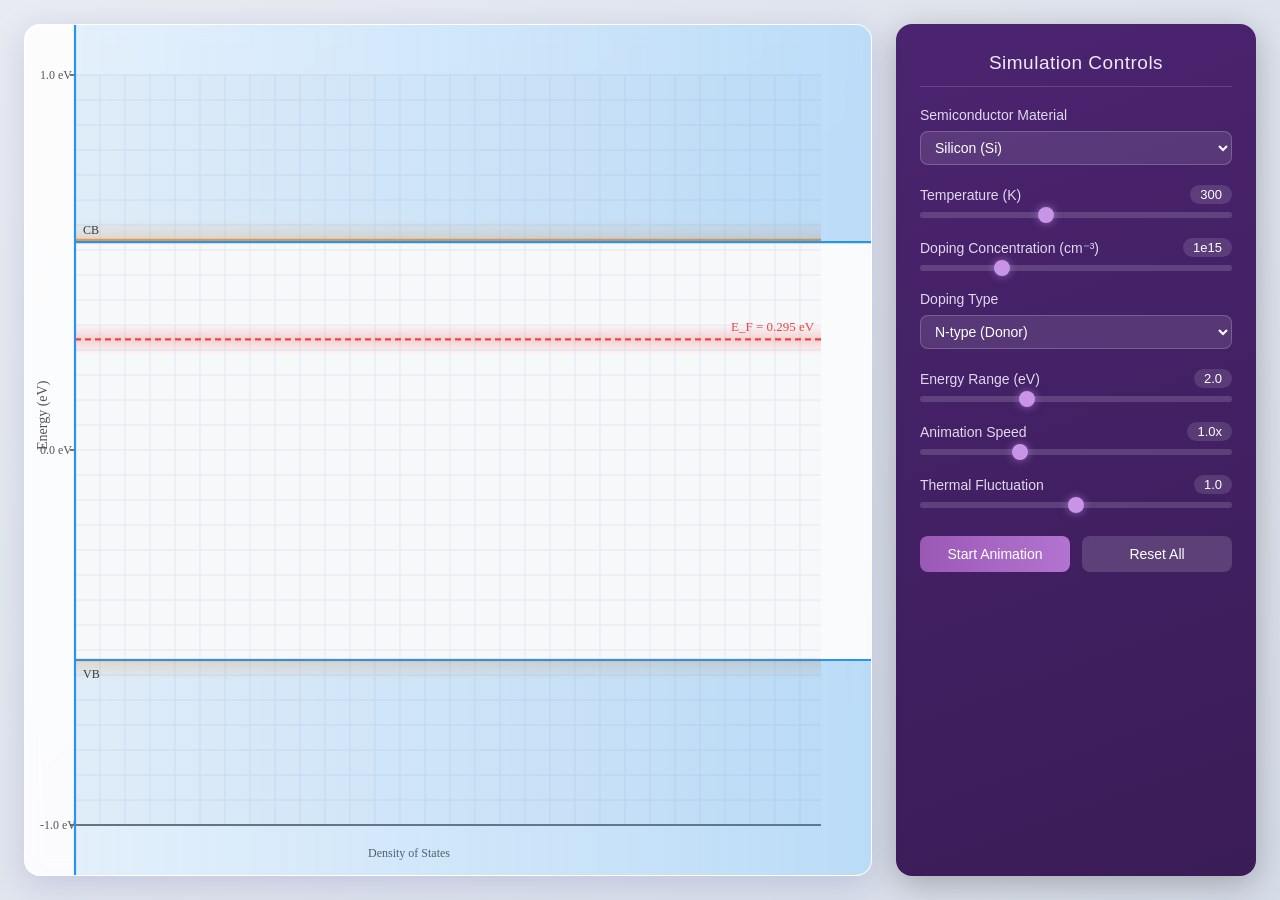
==== index.html @ 10c5d30b "Add files via upload 上传index.html和script.js和style.css" ====
<!DOCTYPE html>
<html lang="en">
<head>
    <meta charset="UTF-8">
    <meta name="viewport" content="width=device-width, initial-scale=1.0">
    <title>Density of States | Advanced Simulation</title>
    <link rel="stylesheet" href="style.css">
</head>
<body>
    <div class="app-shell">
        <!-- 左侧可视化绘图区 -->
        <div class="view-container">
            <canvas id="mainCanvas"></canvas>
        </div>

        <!-- 右侧高端控制面板 -->
        <div class="control-shell">
            <div class="control-header">
                <h2>Simulation Controls</h2>
            </div>

            <div class="control-group">
                <label>Semiconductor Material</label>
                <select id="matSelect">
                    <option value="Si">Silicon (Si)</option>
                    <option value="GaAs">Gallium Arsenide (GaAs)</option>
                </select>
            </div>

            <div class="control-group">
                <div class="label-row">
                    <label>Temperature (K)</label>
                    <span class="val-tag" id="tempVal">300</span>
                </div>
                <input type="range" id="tempSlider" min="100" max="600" value="300" step="10">
            </div>

            <div class="control-group">
                <div class="label-row">
                    <label>Doping Concentration (cm⁻³)</label>
                    <span class="val-tag" id="dopeVal">1e15</span>
                </div>
                <input type="range" id="dopeSlider" min="14" max="18" value="15" step="1">
            </div>

            <div class="control-group">
                <label>Doping Type</label>
                <select id="dopeType">
                    <option value="n">N-type (Donor)</option>
                    <option value="p">P-type (Acceptor)</option>
                </select>
            </div>

            <div class="control-group">
                <div class="label-row">
                    <label>Energy Range (eV)</label>
                    <span class="val-tag" id="energyVal">2.0</span>
                </div>
                <input type="range" id="energySlider" min="1.0" max="4.0" value="2.0" step="0.1">
            </div>

            <div class="control-group">
                <div class="label-row">
                    <label>Animation Speed</label>
                    <span class="val-tag" id="speedVal">1.0x</span>
                </div>
                <input type="range" id="speedSlider" min="0.1" max="3.0" value="1.0" step="0.1">
            </div>

            <div class="control-group">
                <div class="label-row">
                    <label>Thermal Fluctuation</label>
                    <span class="val-tag" id="fluctVal">1.0</span>
                </div>
                <input type="range" id="fluctSlider" min="0" max="2.0" value="1.0" step="0.1">
            </div>

            <div class="btn-group">
                <button id="animBtn" class="btn primary">Start Animation</button>
                <button id="resetBtn" class="btn secondary">Reset All</button>
            </div>
        </div>
    </div>
    <script src="script.js"></script>
</body>
</html>
---- style.css ----
* {
    margin: 0;
    padding: 0;
    box-sizing: border-box;
    font-family: 'Segoe UI', Roboto, Arial, sans-serif;
}

body {
    background: linear-gradient(135deg, #e8ebf2 0%, #d6dce8 100%);
    height: 100vh;
    overflow: hidden;
}

/* 整体布局：左右黄金分栏 */
.app-shell {
    display: flex;
    width: 100%;
    height: 100vh;
    gap: 24px;
    padding: 24px;
}

/* 左侧绘图容器 磨砂玻璃质感 */
.view-container {
    flex: 1;
    background: rgba(255, 255, 255, 0.85);
    border-radius: 16px;
    box-shadow: 0 8px 32px rgba(31, 38, 135, 0.15);
    backdrop-filter: blur(8px);
    -webkit-backdrop-filter: blur(8px);
    border: 1px solid rgba(255, 255, 255, 0.9);
    overflow: hidden;
}

#mainCanvas {
    width: 100%;
    height: 100%;
    display: block;
}

/* 右侧控制面板 深紫渐变高端面板 */
.control-shell {
    width: 360px;
    background: linear-gradient(160deg, #4b2470 0%, #3a1c57 100%);
    border-radius: 16px;
    box-shadow: 0 8px 32px rgba(0, 0, 0, 0.25);
    padding: 28px 24px;
    color: #ffffff;
    display: flex;
    flex-direction: column;
    gap: 20px;
}

.control-header h2 {
    font-size: 19px;
    font-weight: 500;
    text-align: center;
    letter-spacing: 0.5px;
    color: #f0e8f8;
    padding-bottom: 12px;
    border-bottom: 1px solid rgba(255, 255, 255, 0.15);
}

/* 控件组通用样式 */
.control-group {
    display: flex;
    flex-direction: column;
    gap: 8px;
}

.control-group label {
    font-size: 14px;
    font-weight: 400;
    color: #e2d8ee;
}

.label-row {
    display: flex;
    justify-content: space-between;
    align-items: center;
}

.val-tag {
    background: rgba(255, 255, 255, 0.12);
    padding: 2px 10px;
    border-radius: 12px;
    font-size: 13px;
    color: #fff;
}

/* 下拉选择框 */
.control-group select {
    width: 100%;
    height: 34px;
    background: rgba(255, 255, 255, 0.1);
    border: 1px solid rgba(255, 255, 255, 0.2);
    border-radius: 8px;
    color: #fff;
    padding: 0 10px;
    font-size: 14px;
    outline: none;
    transition: all 0.2s ease;
}

.control-group select:hover {
    background: rgba(255, 255, 255, 0.18);
}

/* 滑动条美化 */
.control-group input[type="range"] {
    width: 100%;
    height: 6px;
    background: rgba(255, 255, 255, 0.15);
    border-radius: 3px;
    outline: none;
    -webkit-appearance: none;
}

.control-group input[type="range"]::-webkit-slider-thumb {
    -webkit-appearance: none;
    width: 16px;
    height: 16px;
    border-radius: 50%;
    background: #c794e8;
    cursor: pointer;
    box-shadow: 0 0 8px rgba(199, 148, 232, 0.6);
}

/* 按钮组 */
.btn-group {
    display: flex;
    gap: 12px;
    margin-top: 8px;
}

.btn {
    flex: 1;
    height: 36px;
    border: none;
    border-radius: 8px;
    font-size: 14px;
    font-weight: 500;
    cursor: pointer;
    transition: all 0.25s ease;
}

.btn.primary {
    background: linear-gradient(90deg, #9b59b6, #b274d0);
    color: #fff;
}

.btn.primary:hover {
    box-shadow: 0 0 12px rgba(155, 89, 182, 0.5);
    transform: translateY(-2px);
}

.btn.secondary {
    background: rgba(255, 255, 255, 0.15);
    color: #fff;
}

.btn.secondary:hover {
    background: rgba(255, 255, 255, 0.25);
    transform: translateY(-2px);
}
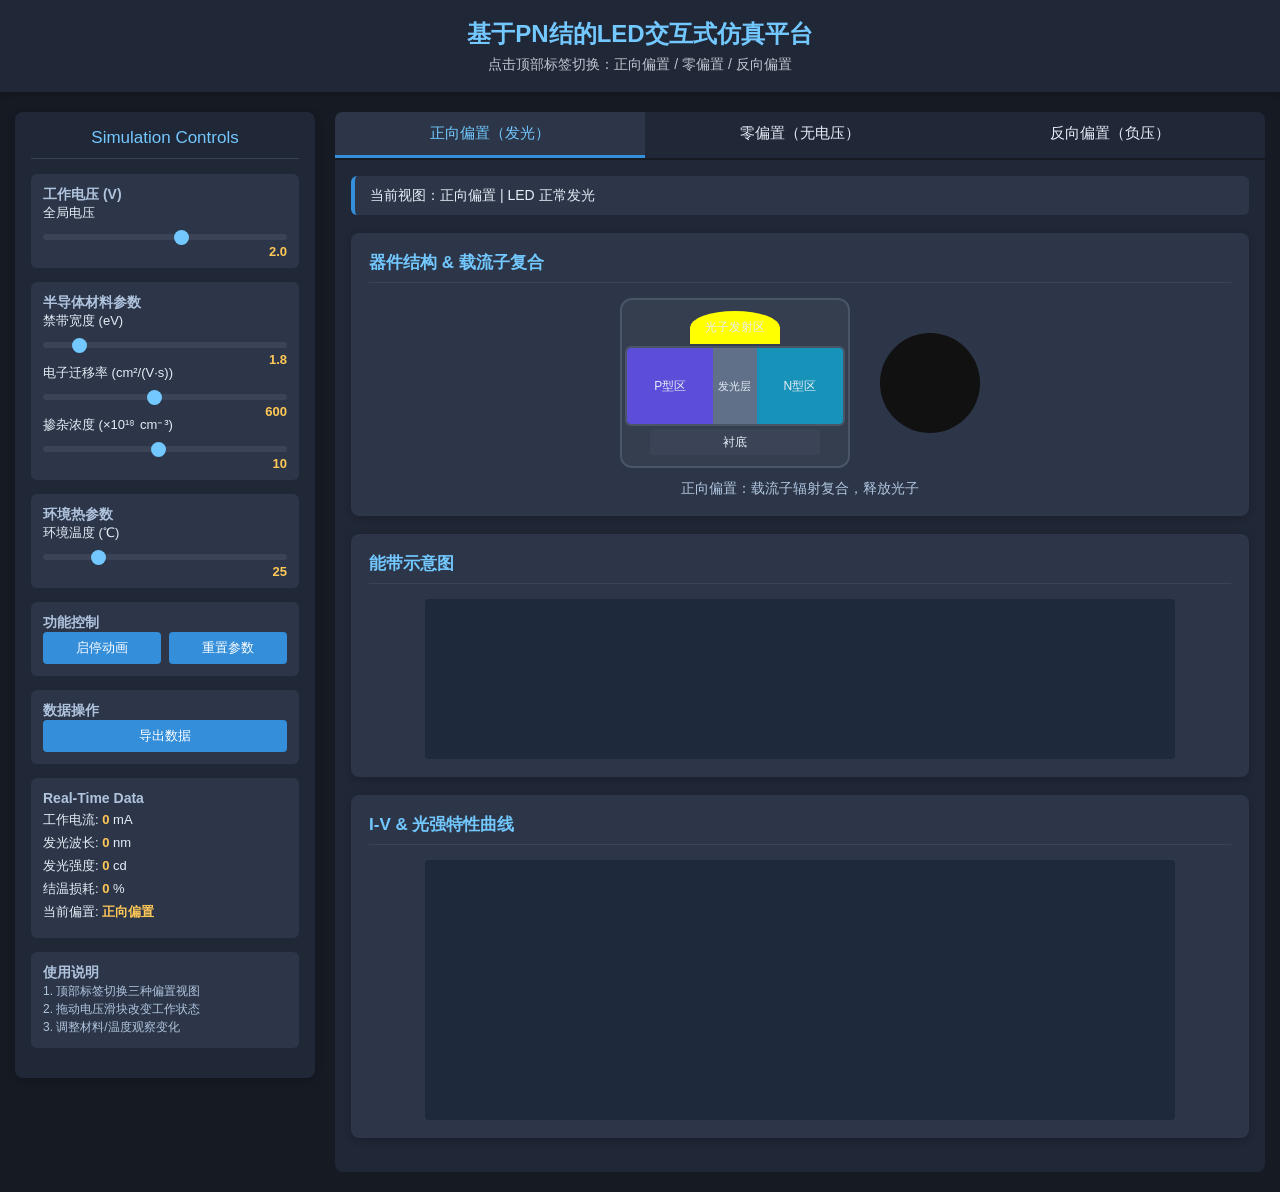
==== commit d7c6555b: "Add files via upload 光电芯片课设" ====
--- a/index.html
+++ b/index.html
@@ -1,86 +1,221 @@
 <!DOCTYPE html>
-<html lang="en">
+<html lang="zh-CN">
 <head>
     <meta charset="UTF-8">
     <meta name="viewport" content="width=device-width, initial-scale=1.0">
-    <title>Density of States | Advanced Simulation</title>
+    <title>LED 偏置状态切换仿真平台</title>
     <link rel="stylesheet" href="style.css">
 </head>
 <body>
-    <div class="app-shell">
-        <!-- 左侧可视化绘图区 -->
-        <div class="view-container">
-            <canvas id="mainCanvas"></canvas>
-        </div>
-
-        <!-- 右侧高端控制面板 -->
-        <div class="control-shell">
-            <div class="control-header">
-                <h2>Simulation Controls</h2>
-            </div>
-
-            <div class="control-group">
-                <label>Semiconductor Material</label>
-                <select id="matSelect">
-                    <option value="Si">Silicon (Si)</option>
-                    <option value="GaAs">Gallium Arsenide (GaAs)</option>
-                </select>
-            </div>
-
-            <div class="control-group">
-                <div class="label-row">
-                    <label>Temperature (K)</label>
-                    <span class="val-tag" id="tempVal">300</span>
-                </div>
-                <input type="range" id="tempSlider" min="100" max="600" value="300" step="10">
-            </div>
-
-            <div class="control-group">
-                <div class="label-row">
-                    <label>Doping Concentration (cm⁻³)</label>
-                    <span class="val-tag" id="dopeVal">1e15</span>
-                </div>
-                <input type="range" id="dopeSlider" min="14" max="18" value="15" step="1">
-            </div>
-
-            <div class="control-group">
-                <label>Doping Type</label>
-                <select id="dopeType">
-                    <option value="n">N-type (Donor)</option>
-                    <option value="p">P-type (Acceptor)</option>
-                </select>
-            </div>
-
-            <div class="control-group">
-                <div class="label-row">
-                    <label>Energy Range (eV)</label>
-                    <span class="val-tag" id="energyVal">2.0</span>
-                </div>
-                <input type="range" id="energySlider" min="1.0" max="4.0" value="2.0" step="0.1">
-            </div>
-
-            <div class="control-group">
-                <div class="label-row">
-                    <label>Animation Speed</label>
-                    <span class="val-tag" id="speedVal">1.0x</span>
-                </div>
-                <input type="range" id="speedSlider" min="0.1" max="3.0" value="1.0" step="0.1">
-            </div>
-
-            <div class="control-group">
-                <div class="label-row">
-                    <label>Thermal Fluctuation</label>
-                    <span class="val-tag" id="fluctVal">1.0</span>
-                </div>
-                <input type="range" id="fluctSlider" min="0" max="2.0" value="1.0" step="0.1">
-            </div>
-
-            <div class="btn-group">
-                <button id="animBtn" class="btn primary">Start Animation</button>
-                <button id="resetBtn" class="btn secondary">Reset All</button>
+    <header class="page-header">
+        <h1>基于PN结的LED交互式仿真平台</h1>
+        <p>点击顶部标签切换：正向偏置 / 零偏置 / 反向偏置</p>
+    </header>
+
+    <div class="main-container">
+        <!-- 左侧全局控制面板 -->
+        <aside class="control-sidebar">
+            <div class="control-title">Simulation Controls</div>
+
+            <div class="control-group">
+                <h3 class="group-title">工作电压 (V)</h3>
+                <div class="control-item">
+                    <label>全局电压</label>
+                    <input type="range" id="volt-slider" min="-2" max="5" step="0.1" value="2.0">
+                    <span class="value-show" id="volt-value">2.0</span>
+                </div>
+            </div>
+
+            <div class="control-group">
+                <h3 class="group-title">半导体材料参数</h3>
+                <div class="control-item">
+                    <label>禁带宽度 (eV)</label>
+                    <input type="range" id="band-slider" min="1.6" max="3.2" step="0.05" value="1.8">
+                    <span class="value-show" id="band-value">1.8</span>
+                </div>
+                <div class="control-item">
+                    <label>电子迁移率 (cm²/(V·s))</label>
+                    <input type="range" id="mobility-e-slider" min="100" max="1200" step="50" value="600">
+                    <span class="value-show" id="mobility-e-value">600</span>
+                </div>
+                <div class="control-item">
+                    <label>掺杂浓度 (×10¹⁸ cm⁻³)</label>
+                    <input type="range" id="doping-slider" min="1" max="20" step="1" value="10">
+                    <span class="value-show" id="doping-value">10</span>
+                </div>
+            </div>
+
+            <div class="control-group">
+                <h3 class="group-title">环境热参数</h3>
+                <div class="control-item">
+                    <label>环境温度 (℃)</label>
+                    <input type="range" id="temp-slider" min="0" max="120" step="1" value="25">
+                    <span class="value-show" id="temp-value">25</span>
+                </div>
+            </div>
+
+            <div class="control-group">
+                <h3 class="group-title">功能控制</h3>
+                <div class="btn-row">
+                    <button id="toggle-animation" class="ctrl-btn">启停动画</button>
+                    <button id="reset-btn" class="ctrl-btn">重置参数</button>
+                </div>
+            </div>
+
+            <div class="control-group">
+                <h3 class="group-title">数据操作</h3>
+                <div class="btn-row">
+                    <button id="export-btn" class="ctrl-btn">导出数据</button>
+                </div>
+            </div>
+
+            <div class="data-group">
+                <h3 class="group-title">Real-Time Data</h3>
+                <div class="data-line">工作电流: <span id="current-data">0</span> mA</div>
+                <div class="data-line">发光波长: <span id="wave-data">0</span> nm</div>
+                <div class="data-line">发光强度: <span id="light-data">0</span> cd</div>
+                <div class="data-line">结温损耗: <span id="loss-data">0</span> %</div>
+                <div class="data-line">当前偏置: <span id="bias-state">正向偏置</span></div>
+            </div>
+
+            <div class="help-group">
+                <h3 class="group-title">使用说明</h3>
+                <p class="help-text">1. 顶部标签切换三种偏置视图<br>2. 拖动电压滑块改变工作状态<br>3. 调整材料/温度观察变化</p>
+            </div>
+        </aside>
+
+        <!-- 右侧 Tab 切换主区域 -->
+        <div class="tab-main">
+            <!-- Tab 导航栏 -->
+            <div class="tab-nav">
+                <div class="tab-item active" data-tab="tab1">正向偏置（发光）</div>
+                <div class="tab-item" data-tab="tab2">零偏置（无电压）</div>
+                <div class="tab-item" data-tab="tab3">反向偏置（负压）</div>
+            </div>
+
+            <!-- Tab 内容容器 -->
+            <div class="tab-content">
+                <!-- 页面1：正向偏置 -->
+                <div class="tab-panel active" id="tab1">
+                    <div class="progress-bar">
+                        <span class="progress-text">当前视图：正向偏置 | LED 正常发光</span>
+                    </div>
+                    <section class="sim-section">
+                        <h2 class="section-title">器件结构 & 载流子复合</h2>
+                        <div class="sim-content">
+                            <div class="led-full-display">
+                                <div class="led-package">
+                                    <div class="photon-area" id="photon-tab1">光子发射区</div>
+                                    <div class="carrier-wrap">
+                                        <canvas id="carrier-tab1" width="220" height="80"></canvas>
+                                        <div class="led-pn">
+                                            <div class="p-area">P型区</div>
+                                            <div class="light-layer">发光层</div>
+                                            <div class="n-area">N型区</div>
+                                        </div>
+                                    </div>
+                                    <div class="substrate">衬底</div>
+                                </div>
+                                <div id="led-tab1"></div>
+                            </div>
+                            <p class="process-desc" id="desc-tab1">正向偏置：载流子辐射复合，释放光子</p>
+                        </div>
+                    </section>
+                    <section class="sim-section">
+                        <h2 class="section-title">能带示意图</h2>
+                        <div class="sim-content">
+                            <canvas id="band-tab1" width="750" height="160"></canvas>
+                        </div>
+                    </section>
+                    <section class="sim-section">
+                        <h2 class="section-title">I-V & 光强特性曲线</h2>
+                        <div class="sim-content">
+                            <canvas id="chart-tab1" width="750" height="260"></canvas>
+                        </div>
+                    </section>
+                </div>
+
+                <!-- 页面2：零偏置 -->
+                <div class="tab-panel" id="tab2">
+                    <div class="progress-bar">
+                        <span class="progress-text">当前视图：零偏置 | 无外加电压</span>
+                    </div>
+                    <section class="sim-section">
+                        <h2 class="section-title">器件结构 & 静态状态</h2>
+                        <div class="sim-content">
+                            <div class="led-full-display">
+                                <div class="led-package">
+                                    <div class="photon-area">光子发射区</div>
+                                    <div class="carrier-wrap">
+                                        <canvas id="carrier-tab2" width="220" height="80"></canvas>
+                                        <div class="led-pn">
+                                            <div class="p-area">P型区</div>
+                                            <div class="light-layer">发光层</div>
+                                            <div class="n-area">N型区</div>
+                                        </div>
+                                    </div>
+                                    <div class="substrate">衬底</div>
+                                </div>
+                                <div class="led-dark"></div>
+                            </div>
+                            <p class="process-desc" id="desc-tab2">零偏置：能带平直，无电流、无发光</p>
+                        </div>
+                    </section>
+                    <section class="sim-section">
+                        <h2 class="section-title">能带示意图</h2>
+                        <div class="sim-content">
+                            <canvas id="band-tab2" width="750" height="160"></canvas>
+                        </div>
+                    </section>
+                    <section class="sim-section">
+                        <h2 class="section-title">I-V & 光强特性曲线</h2>
+                        <div class="sim-content">
+                            <canvas id="chart-tab2" width="750" height="260"></canvas>
+                        </div>
+                    </section>
+                </div>
+
+                <!-- 页面3：反向偏置 -->
+                <div class="tab-panel" id="tab3">
+                    <div class="progress-bar">
+                        <span class="progress-text">当前视图：反向偏置 | 负压状态</span>
+                    </div>
+                    <section class="sim-section">
+                        <h2 class="section-title">器件结构 & 截止状态</h2>
+                        <div class="sim-content">
+                            <div class="led-full-display">
+                                <div class="led-package">
+                                    <div class="photon-area">光子发射区</div>
+                                    <div class="carrier-wrap">
+                                        <canvas id="carrier-tab3" width="220" height="80"></canvas>
+                                        <div class="led-pn">
+                                            <div class="p-area">P型区</div>
+                                            <div class="light-layer">发光层</div>
+                                            <div class="n-area">N型区</div>
+                                        </div>
+                                    </div>
+                                    <div class="substrate">衬底</div>
+                                </div>
+                                <div class="led-dark"></div>
+                            </div>
+                            <p class="process-desc" id="desc-tab3">反向偏置：势垒加宽，载流子无法移动</p>
+                        </div>
+                    </section>
+                    <section class="sim-section">
+                        <h2 class="section-title">能带示意图</h2>
+                        <div class="sim-content">
+                            <canvas id="band-tab3" width="750" height="160"></canvas>
+                        </div>
+                    </section>
+                    <section class="sim-section">
+                        <h2 class="section-title">I-V & 光强特性曲线</h2>
+                        <div class="sim-content">
+                            <canvas id="chart-tab3" width="750" height="260"></canvas>
+                        </div>
+                    </section>
+                </div>
             </div>
         </div>
     </div>
-    <script src="script.js"></script>
 </body>
 </html>
--- a/style.css
+++ b/style.css
@@ -2,164 +2,327 @@
     margin: 0;
     padding: 0;
     box-sizing: border-box;
-    font-family: 'Segoe UI', Roboto, Arial, sans-serif;
+    font-family: "Microsoft Yahei", sans-serif;
 }
 
 body {
-    background: linear-gradient(135deg, #e8ebf2 0%, #d6dce8 100%);
-    height: 100vh;
-    overflow: hidden;
-}
-
-/* 整体布局：左右黄金分栏 */
-.app-shell {
-    display: flex;
-    width: 100%;
-    height: 100vh;
-    gap: 24px;
-    padding: 24px;
-}
-
-/* 左侧绘图容器 磨砂玻璃质感 */
-.view-container {
-    flex: 1;
-    background: rgba(255, 255, 255, 0.85);
-    border-radius: 16px;
-    box-shadow: 0 8px 32px rgba(31, 38, 135, 0.15);
-    backdrop-filter: blur(8px);
-    -webkit-backdrop-filter: blur(8px);
-    border: 1px solid rgba(255, 255, 255, 0.9);
-    overflow: hidden;
-}
-
-#mainCanvas {
-    width: 100%;
-    height: 100%;
+    background-color: #161a23;
+    color: #e6edf7;
+}
+
+/* 顶部标题 */
+.page-header {
+    background-color: #202736;
+    text-align: center;
+    padding: 18px;
+    box-shadow: 0 2px 6px #00000040;
+}
+.page-header h1 {
+    font-size: 24px;
+    color: #72c8ff;
+    margin-bottom: 6px;
+}
+.page-header p {
+    font-size: 14px;
+    opacity: 0.8;
+}
+
+/* 整体外层布局 */
+.main-container {
+    display: flex;
+    max-width: 1600px;
+    margin: 20px auto;
+    gap: 20px;
+    padding: 0 15px;
+}
+
+/* 左侧控制面板 */
+.control-sidebar {
+    width: 300px;
+    background-color: #202736;
+    border-radius: 8px;
+    padding: 16px;
+    box-shadow: 0 2px 8px #00000035;
+    position: sticky;
+    top: 20px;
+    height: fit-content;
+}
+.control-title {
+    font-size: 17px;
+    color: #72c8ff;
+    text-align: center;
+    padding-bottom: 10px;
+    border-bottom: 1px solid #3a4456;
+    margin-bottom: 15px;
+}
+.control-group, .data-group, .help-group {
+    background-color: #2c3648;
+    padding: 12px;
+    border-radius: 6px;
+    margin-bottom: 14px;
+}
+.group-title {
+    font-size: 14px;
+    color: #b0c4de;
+    margin-bottom: 10;
+}
+.control-item {
+    margin-bottom: 12px;
+}
+.control-item label {
+    font-size: 13px;
     display: block;
-}
-
-/* 右侧控制面板 深紫渐变高端面板 */
-.control-shell {
-    width: 360px;
-    background: linear-gradient(160deg, #4b2470 0%, #3a1c57 100%);
-    border-radius: 16px;
-    box-shadow: 0 8px 32px rgba(0, 0, 0, 0.25);
-    padding: 28px 24px;
-    color: #ffffff;
-    display: flex;
-    flex-direction: column;
-    gap: 20px;
-}
-
-.control-header h2 {
-    font-size: 19px;
-    font-weight: 500;
-    text-align: center;
-    letter-spacing: 0.5px;
-    color: #f0e8f8;
-    padding-bottom: 12px;
-    border-bottom: 1px solid rgba(255, 255, 255, 0.15);
-}
-
-/* 控件组通用样式 */
-.control-group {
-    display: flex;
-    flex-direction: column;
-    gap: 8px;
-}
-
-.control-group label {
-    font-size: 14px;
-    font-weight: 400;
-    color: #e2d8ee;
-}
-
-.label-row {
-    display: flex;
-    justify-content: space-between;
-    align-items: center;
-}
-
-.val-tag {
-    background: rgba(255, 255, 255, 0.12);
-    padding: 2px 10px;
-    border-radius: 12px;
+    margin-bottom: 4px;
+}
+.value-show {
+    float: right;
+    color: #ffc857;
+    font-weight: bold;
     font-size: 13px;
-    color: #fff;
-}
-
-/* 下拉选择框 */
-.control-group select {
-    width: 100%;
-    height: 34px;
-    background: rgba(255, 255, 255, 0.1);
-    border: 1px solid rgba(255, 255, 255, 0.2);
-    border-radius: 8px;
-    color: #fff;
-    padding: 0 10px;
-    font-size: 14px;
-    outline: none;
-    transition: all 0.2s ease;
-}
-
-.control-group select:hover {
-    background: rgba(255, 255, 255, 0.18);
-}
-
-/* 滑动条美化 */
-.control-group input[type="range"] {
+}
+
+/* 滑块样式 */
+input[type="range"] {
     width: 100%;
     height: 6px;
-    background: rgba(255, 255, 255, 0.15);
+    background: #3a4456;
     border-radius: 3px;
     outline: none;
     -webkit-appearance: none;
 }
-
-.control-group input[type="range"]::-webkit-slider-thumb {
+input[type="range"]::-webkit-slider-thumb {
     -webkit-appearance: none;
-    width: 16px;
-    height: 16px;
+    width: 15px;
+    height: 15px;
     border-radius: 50%;
-    background: #c794e8;
+    background: #72c8ff;
     cursor: pointer;
-    box-shadow: 0 0 8px rgba(199, 148, 232, 0.6);
-}
-
-/* 按钮组 */
-.btn-group {
-    display: flex;
-    gap: 12px;
-    margin-top: 8px;
-}
-
-.btn {
+}
+
+/* 按钮 */
+.btn-row {
+    display: flex;
+    gap: 8px;
+}
+.ctrl-btn {
     flex: 1;
-    height: 36px;
     border: none;
+    background: #348eda;
+    color: #fff;
+    padding: 7px 0;
+    border-radius: 4px;
+    cursor: pointer;
+    font-size: 13px;
+}
+.ctrl-btn:hover {
+    background: #2878bd;
+}
+
+/* 数据、帮助文本 */
+.data-line {
+    font-size: 13px;
+    margin: 5px 0;
+}
+.data-line span {
+    color: #ffc857;
+    font-weight: bold;
+}
+.help-text {
+    font-size: 12px;
+    color: #b0c4de;
+    line-height: 1.5;
+}
+
+/* ========== Tab 切换核心样式 ========== */
+.tab-main {
+    flex: 1;
+    display: flex;
+    flex-direction: column;
+}
+/* Tab 导航栏 */
+.tab-nav {
+    display: flex;
+    background-color: #202736;
+    border-radius: 8px 8px 0 0;
+    overflow: hidden;
+    margin-bottom: 2px;
+}
+.tab-item {
+    flex: 1;
+    text-align: center;
+    padding: 12px 0;
+    font-size: 15px;
+    cursor: pointer;
+    transition: all 0.3s ease;
+    border-bottom: 3px solid transparent;
+}
+.tab-item.active {
+    background-color: #2c3648;
+    border-bottom: 3px solid #348eda;
+    color: #72c8ff;
+}
+.tab-item:hover {
+    background-color: #273040;
+}
+
+/* Tab 内容容器 */
+.tab-content {
+    background-color: #202736;
+    border-radius: 0 0 8px 8px;
+    padding: 16px;
+}
+.tab-panel {
+    display: none; /* 默认隐藏 */
+}
+.tab-panel.active {
+    display: block; /* 激活显示 */
+    animation: fadeIn 0.4s ease;
+}
+/* 淡入动画 */
+@keyframes fadeIn {
+    from { opacity: 0; }
+    to { opacity: 1; }
+}
+
+/* 进度条 */
+.progress-bar {
+    background: #2c3648;
+    padding: 10px 15px;
+    border-radius: 6px;
+    border-left: 4px #348eda solid;
+    margin-bottom: 18px;
+}
+.progress-text {
+    font-size: 14px;
+}
+
+/* 仿真卡片通用 */
+.sim-section {
+    background-color: #2c3648;
+    padding: 18px;
     border-radius: 8px;
+    box-shadow: 0 2px 8px #00000035;
+    margin-bottom: 18px;
+}
+.section-title {
+    font-size: 17px;
+    color: #72c8ff;
+    padding-bottom: 8px;
+    border-bottom: 1px solid #3a4456;
+    margin-bottom: 15px;
+}
+.sim-content {
+    display: flex;
+    flex-direction: column;
+    align-items: center;
+}
+
+/* LED 结构 */
+.led-full-display {
+    display: flex;
+    align-items: center;
+    gap: 30px;
+}
+.led-package {
+    width: 230px;
+    height: 170px;
+    border: 2px solid #4a5568;
+    border-radius: 12px;
+    background: rgba(255,255,255,0.04);
+    display: flex;
+    flex-direction: column;
+    align-items: center;
+    justify-content: space-around;
+    padding: 10px;
+}
+.photon-area {
+    width: 90px;
+    height: 33px;
+    border-radius: 50% 50% 0 0;
+    background: rgba(255,255,0.05);
+    text-align: center;
+    line-height: 33px;
+    font-size: 12px;
+    transition: 0.3s;
+}
+.carrier-wrap {
+    position: relative;
+    width: 220px;
+    height: 80px;
+}
+#carrier-tab1, #carrier-tab2, #carrier-tab3 {
+    position: absolute;
+    top: 0;
+    left: 0;
+    background: transparent;
+}
+.led-pn {
+    width: 220px;
+    height: 80px;
+    display: flex;
+    border: 2px solid #4a5568;
+    border-radius: 6px;
+    overflow: hidden;
+}
+.p-area {
+    width: 40%;
+    background: #5c4ed8;
+    display: flex;
+    align-items: center;
+    justify-content: center;
+    font-size: 12px;
+}
+.light-layer {
+    width: 20%;
+    background: #607088;
+    display: flex;
+    align-items: center;
+    justify-content: center;
+    font-size: 11px;
+}
+.n-area {
+    width: 40%;
+    background: #1792b8;
+    display: flex;
+    align-items: center;
+    justify-content: center;
+    font-size: 12px;
+}
+.substrate {
+    width: 170px;
+    height: 26px;
+    background: #3a4456;
+    border-radius: 4px;
+    text-align: center;
+    line-height: 26px;
+    font-size: 12px;
+}
+
+/* LED 灯体 */
+.led-dark {
+    width: 100px;
+    height: 100px;
+    border-radius: 50%;
+    background: #111;
+    opacity: 0.2;
+}
+#led-tab1 {
+    width: 100px;
+    height: 100px;
+    border-radius: 50%;
+    background: #111;
+    transition: 0.3s;
+}
+
+.process-desc {
+    margin-top: 12px;
     font-size: 14px;
-    font-weight: 500;
-    cursor: pointer;
-    transition: all 0.25s ease;
-}
-
-.btn.primary {
-    background: linear-gradient(90deg, #9b59b6, #b274d0);
-    color: #fff;
-}
-
-.btn.primary:hover {
-    box-shadow: 0 0 12px rgba(155, 89, 182, 0.5);
-    transform: translateY(-2px);
-}
-
-.btn.secondary {
-    background: rgba(255, 255, 255, 0.15);
-    color: #fff;
-}
-
-.btn.secondary:hover {
-    background: rgba(255, 255, 255, 0.25);
-    transform: translateY(-2px);
-}
+    color: #b0c4de;
+}
+
+/* 画布统一样式 */
+canvas {
+    display: block;
+    background: #1e293b;
+    border-radius: 4px;
+}
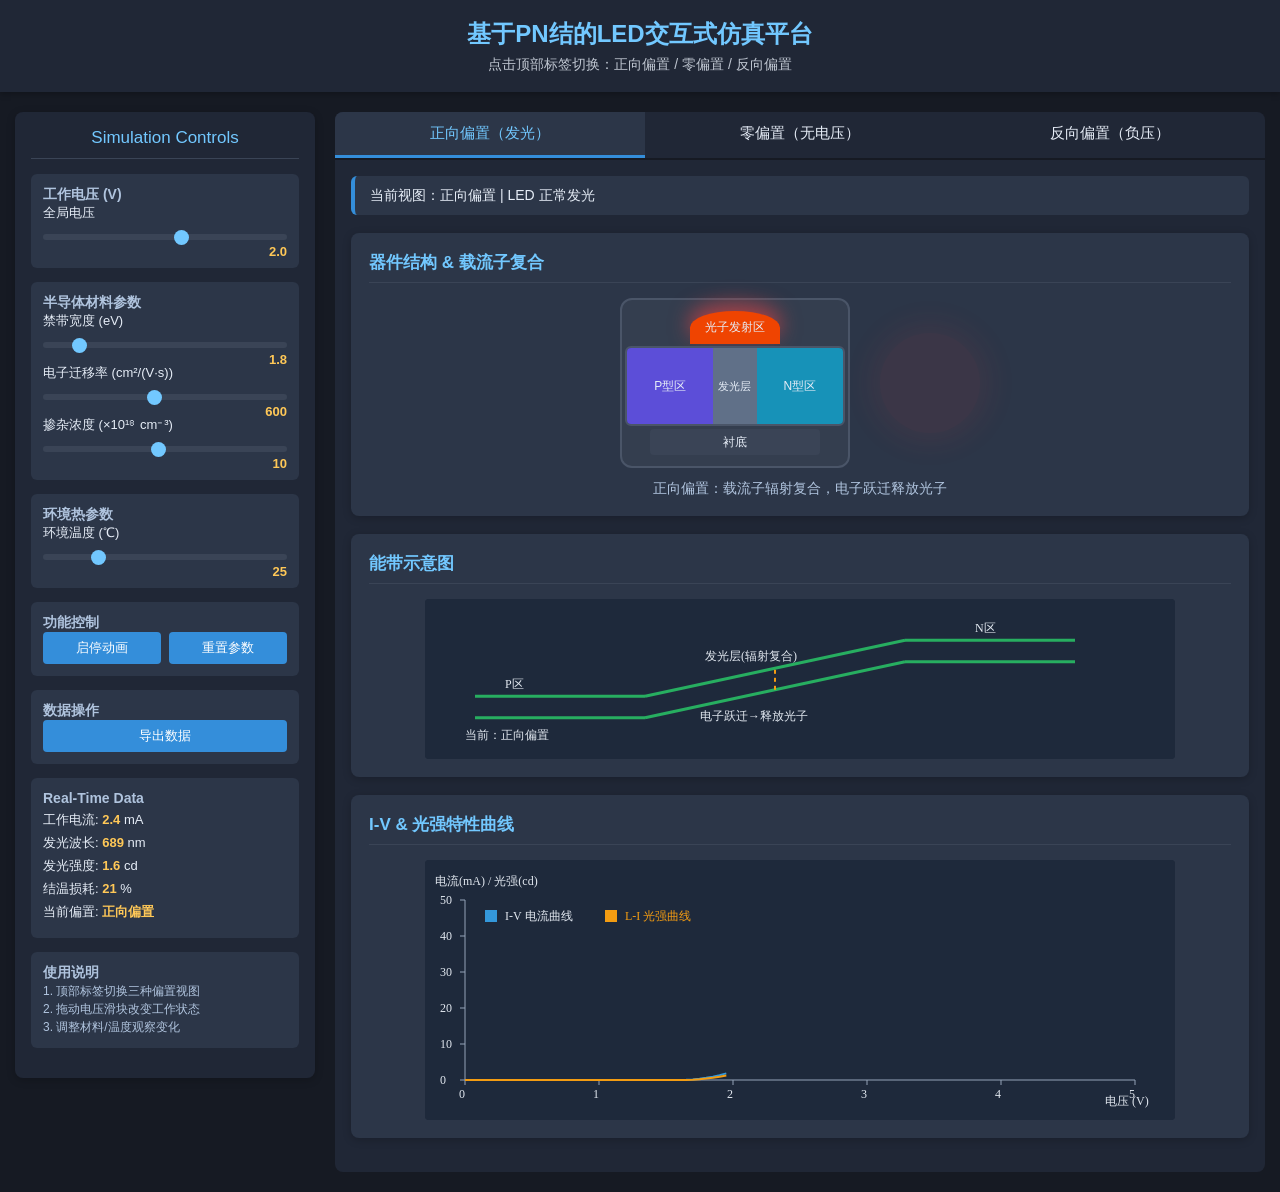
==== commit d2b96cae: "Update index.html 修复样式" ====
--- a/index.html
+++ b/index.html
@@ -4,7 +4,7 @@
     <meta charset="UTF-8">
     <meta name="viewport" content="width=device-width, initial-scale=1.0">
     <title>LED 偏置状态切换仿真平台</title>
-    <link rel="stylesheet" href="style.css">
+    <link rel="stylesheet" href="./style.css">
 </head>
 <body>
     <header class="page-header">
@@ -217,5 +217,6 @@
             </div>
         </div>
     </div>
+    <script src="./script.js"></script>
 </body>
 </html>
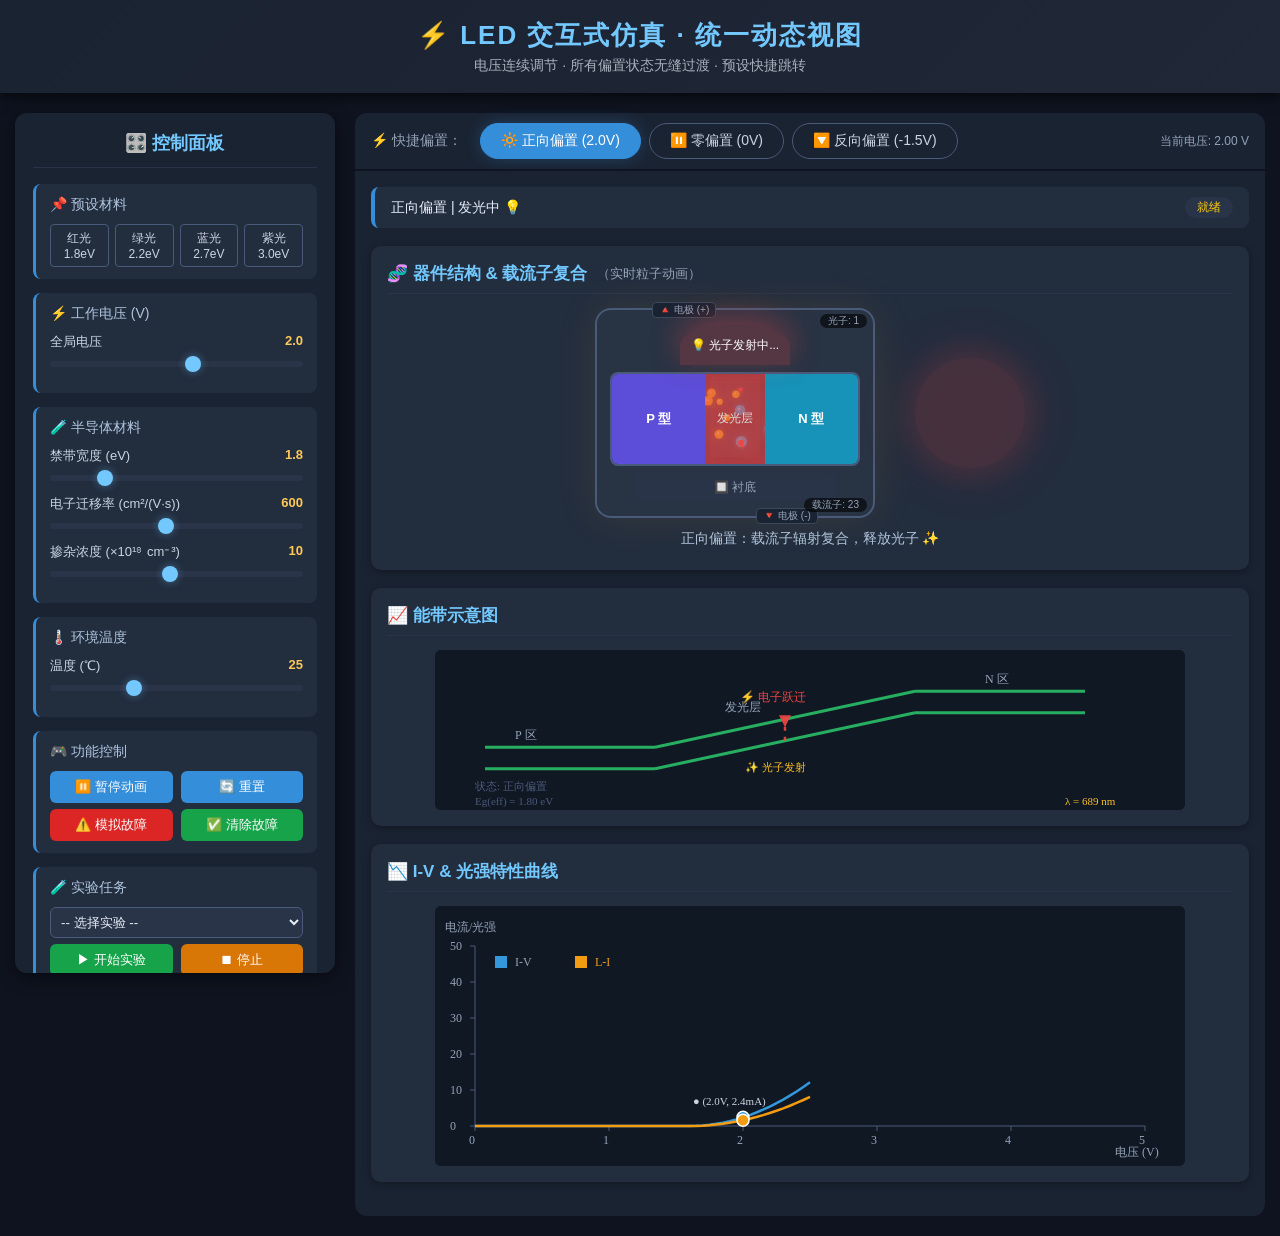
==== commit 67d29a74: "Create index.html" ====
--- a/index.html
+++ b/index.html
@@ -3,220 +3,1744 @@
 <head>
     <meta charset="UTF-8">
     <meta name="viewport" content="width=device-width, initial-scale=1.0">
-    <title>LED 偏置状态切换仿真平台</title>
-    <link rel="stylesheet" href="./style.css">
+    <title>LED 交互式仿真 · 统一动态视图</title>
+    <style>
+        /* ========== 全局重置 & 主题 ========== */
+        * {
+            margin: 0;
+            padding: 0;
+            box-sizing: border-box;
+            font-family: "Microsoft Yahei", "PingFang SC", sans-serif;
+        }
+
+        body {
+            background-color: #0f131f;
+            color: #e6edf7;
+        }
+
+        /* ========== 顶部标题 ========== */
+        .page-header {
+            background: linear-gradient(135deg, #1a2332, #202736);
+            text-align: center;
+            padding: 18px 20px;
+            box-shadow: 0 4px 12px rgba(0, 0, 0, 0.6);
+        }
+        .page-header h1 {
+            font-size: 26px;
+            color: #72c8ff;
+            letter-spacing: 2px;
+        }
+        .page-header p {
+            font-size: 14px;
+            opacity: 0.7;
+            margin-top: 4px;
+        }
+
+        /* ========== 主布局 ========== */
+        .main-container {
+            display: flex;
+            max-width: 1700px;
+            margin: 20px auto;
+            gap: 20px;
+            padding: 0 15px;
+        }
+
+        /* ========== 左侧控制面板 ========== */
+        .control-sidebar {
+            width: 320px;
+            background-color: #1a2332;
+            border-radius: 12px;
+            padding: 18px;
+            box-shadow: 0 4px 16px rgba(0, 0, 0, 0.5);
+            position: sticky;
+            top: 20px;
+            height: fit-content;
+            flex-shrink: 0;
+            max-height: calc(100vh - 40px);
+            overflow-y: auto;
+        }
+        .control-sidebar::-webkit-scrollbar {
+            width: 4px;
+        }
+        .control-sidebar::-webkit-scrollbar-thumb {
+            background: #3a4456;
+            border-radius: 4px;
+        }
+
+        .control-title {
+            font-size: 18px;
+            color: #72c8ff;
+            text-align: center;
+            padding-bottom: 12px;
+            border-bottom: 1px solid #2a3448;
+            margin-bottom: 16px;
+            font-weight: bold;
+        }
+
+        .control-group {
+            background-color: #222d3e;
+            padding: 12px 14px;
+            border-radius: 8px;
+            margin-bottom: 14px;
+            border-left: 3px solid #348eda;
+        }
+        .group-title {
+            font-size: 14px;
+            color: #b0c4de;
+            margin-bottom: 10px;
+            display: flex;
+            align-items: center;
+            gap: 6px;
+        }
+
+        .control-item {
+            margin-bottom: 10px;
+        }
+        .control-item label {
+            font-size: 13px;
+            display: block;
+            margin-bottom: 2px;
+            color: #cbd5e1;
+        }
+        .value-show {
+            float: right;
+            color: #ffc857;
+            font-weight: bold;
+            font-size: 13px;
+        }
+
+        input[type="range"] {
+            width: 100%;
+            height: 6px;
+            background: #2a3448;
+            border-radius: 3px;
+            outline: none;
+            -webkit-appearance: none;
+        }
+        input[type="range"]::-webkit-slider-thumb {
+            -webkit-appearance: none;
+            width: 16px;
+            height: 16px;
+            border-radius: 50%;
+            background: #72c8ff;
+            cursor: pointer;
+            box-shadow: 0 0 8px rgba(114, 200, 255, 0.4);
+        }
+
+        .btn-row {
+            display: flex;
+            gap: 8px;
+            flex-wrap: wrap;
+        }
+        .ctrl-btn {
+            border: none;
+            background: #348eda;
+            color: #fff;
+            padding: 7px 12px;
+            border-radius: 6px;
+            cursor: pointer;
+            font-size: 13px;
+            transition: all 0.2s;
+            flex: 1;
+            min-width: 60px;
+        }
+        .ctrl-btn:hover {
+            background: #2779bd;
+            transform: translateY(-1px);
+            box-shadow: 0 4px 12px rgba(52, 142, 218, 0.3);
+        }
+        .ctrl-btn.warning {
+            background: #d97706;
+        }
+        .ctrl-btn.warning:hover {
+            background: #b45309;
+        }
+        .ctrl-btn.danger {
+            background: #dc2626;
+        }
+        .ctrl-btn.danger:hover {
+            background: #b91c1c;
+        }
+        .ctrl-btn.success {
+            background: #16a34a;
+        }
+        .ctrl-btn.success:hover {
+            background: #15803d;
+        }
+        .ctrl-btn.outline {
+            background: transparent;
+            border: 1px solid #4a5a7a;
+            color: #cbd5e1;
+        }
+        .ctrl-btn.outline:hover {
+            background: #2a3448;
+            border-color: #72c8ff;
+        }
+        .ctrl-btn.outline.active-preset {
+            border-color: #facc15;
+            color: #facc15;
+            background: #2a3448;
+        }
+
+        .preset-row {
+            display: flex;
+            gap: 6px;
+            margin-top: 6px;
+            flex-wrap: wrap;
+        }
+        .preset-btn {
+            flex: 1;
+            padding: 5px 0;
+            border: 1px solid #4a5a7a;
+            background: transparent;
+            color: #cbd5e1;
+            border-radius: 4px;
+            cursor: pointer;
+            font-size: 12px;
+            transition: 0.2s;
+            text-align: center;
+        }
+        .preset-btn:hover {
+            background: #2a3448;
+            border-color: #72c8ff;
+            color: #fff;
+        }
+        .preset-btn.active {
+            border-color: #facc15;
+            color: #facc15;
+        }
+
+        /* 数据面板 */
+        .data-group {
+            background-color: #222d3e;
+            padding: 12px 14px;
+            border-radius: 8px;
+            margin-bottom: 14px;
+            border-left: 3px solid #facc15;
+        }
+        .data-line {
+            font-size: 13px;
+            margin: 4px 0;
+            display: flex;
+            justify-content: space-between;
+        }
+        .data-line span {
+            color: #ffc857;
+            font-weight: bold;
+        }
+        .data-line .label {
+            color: #94a3b8;
+        }
+        .warning-badge {
+            background: #dc2626;
+            color: #fff;
+            padding: 0 8px;
+            border-radius: 12px;
+            font-size: 11px;
+            animation: blink 1s infinite;
+        }
+        @keyframes blink {
+            0%,
+            100% {
+                opacity: 1;
+            }
+            50% {
+                opacity: 0.3;
+            }
+        }
+
+        .help-text {
+            font-size: 12px;
+            color: #94a3b8;
+            line-height: 1.6;
+        }
+
+        /* ========== 主视图区域 ========== */
+        .view-main {
+            flex: 1;
+            display: flex;
+            flex-direction: column;
+            min-width: 0;
+        }
+
+        /* 偏置预设快捷按钮 */
+        .preset-nav {
+            display: flex;
+            gap: 8px;
+            background-color: #1a2332;
+            padding: 10px 16px;
+            border-radius: 12px 12px 0 0;
+            margin-bottom: 2px;
+            flex-wrap: wrap;
+        }
+        .preset-nav .preset-label {
+            font-size: 14px;
+            color: #94a3b8;
+            margin-right: 10px;
+            align-self: center;
+        }
+        .preset-nav .preset-btn-nav {
+            padding: 8px 20px;
+            border: 1px solid #4a5a7a;
+            background: transparent;
+            color: #cbd5e1;
+            border-radius: 20px;
+            cursor: pointer;
+            font-size: 14px;
+            transition: 0.3s;
+            font-weight: 500;
+        }
+        .preset-nav .preset-btn-nav:hover {
+            background: #2a3448;
+            border-color: #72c8ff;
+        }
+        .preset-nav .preset-btn-nav.active {
+            background: #348eda;
+            border-color: #348eda;
+            color: #fff;
+            box-shadow: 0 0 16px rgba(52, 142, 218, 0.3);
+        }
+
+        .view-content {
+            background-color: #1a2332;
+            border-radius: 0 0 12px 12px;
+            padding: 16px;
+        }
+
+        .progress-bar {
+            background: #222d3e;
+            padding: 10px 16px;
+            border-radius: 8px;
+            border-left: 4px #348eda solid;
+            margin-bottom: 18px;
+            display: flex;
+            justify-content: space-between;
+            align-items: center;
+            flex-wrap: wrap;
+        }
+        .progress-text {
+            font-size: 14px;
+        }
+        .experiment-indicator {
+            font-size: 12px;
+            color: #facc15;
+            background: #2a3448;
+            padding: 2px 12px;
+            border-radius: 12px;
+        }
+
+        .sim-section {
+            background-color: #222d3e;
+            padding: 16px;
+            border-radius: 10px;
+            margin-bottom: 18px;
+            box-shadow: 0 2px 8px rgba(0, 0, 0, 0.3);
+        }
+        .section-title {
+            font-size: 17px;
+            color: #72c8ff;
+            padding-bottom: 8px;
+            border-bottom: 1px solid #2a3448;
+            margin-bottom: 14px;
+            display: flex;
+            align-items: center;
+            gap: 10px;
+            flex-wrap: wrap;
+        }
+        .section-title small {
+            font-size: 13px;
+            color: #94a3b8;
+            font-weight: normal;
+        }
+
+        .sim-content {
+            display: flex;
+            flex-direction: column;
+            align-items: center;
+        }
+
+        /* ========== LED 结构 ========== */
+        .led-full-display {
+            display: flex;
+            align-items: center;
+            gap: 40px;
+            flex-wrap: wrap;
+            justify-content: center;
+            width: 100%;
+        }
+
+        .led-package {
+            width: 280px;
+            height: 210px;
+            border: 2px solid #4a5a7a;
+            border-radius: 16px;
+            background: rgba(255, 255, 255, 0.03);
+            display: flex;
+            flex-direction: column;
+            align-items: center;
+            justify-content: space-around;
+            padding: 12px;
+            position: relative;
+            transition: box-shadow 0.3s;
+        }
+        .led-package.glow {
+            box-shadow: 0 0 40px rgba(255, 200, 50, 0.1);
+        }
+
+        .electrode-top,
+        .electrode-bottom {
+            position: absolute;
+            font-size: 10px;
+            color: #94a3b8;
+            background: #1a2332;
+            padding: 0 6px;
+            border-radius: 4px;
+            border: 1px solid #3a4a5a;
+        }
+        .electrode-top {
+            top: -8px;
+            left: 20%;
+        }
+        .electrode-bottom {
+            bottom: -8px;
+            right: 20%;
+        }
+
+        .photon-area {
+            width: 110px;
+            height: 40px;
+            border-radius: 50% 50% 0 0;
+            background: rgba(255, 255, 255, 0.04);
+            text-align: center;
+            line-height: 40px;
+            font-size: 12px;
+            transition: all 0.3s;
+            position: relative;
+            z-index: 2;
+        }
+
+        .carrier-wrap {
+            position: relative;
+            width: 250px;
+            height: 94px;
+        }
+        .carrier-wrap canvas {
+            position: absolute;
+            top: 0;
+            left: 0;
+            width: 250px;
+            height: 94px;
+            background: transparent;
+        }
+
+        .led-pn {
+            width: 250px;
+            height: 94px;
+            display: flex;
+            border: 2px solid #4a5a7a;
+            border-radius: 8px;
+            overflow: hidden;
+            position: relative;
+            z-index: 1;
+        }
+        .p-area {
+            width: 38%;
+            background: #5c4ed8;
+            display: flex;
+            align-items: center;
+            justify-content: center;
+            font-size: 13px;
+            font-weight: bold;
+            color: #fff;
+        }
+        .light-layer {
+            width: 24%;
+            background: #4a5a7a;
+            display: flex;
+            align-items: center;
+            justify-content: center;
+            font-size: 12px;
+            transition: background 0.4s, box-shadow 0.4s;
+            color: #ddd;
+        }
+        .light-layer.active {
+            background: #fbbf24;
+            box-shadow: inset 0 0 30px rgba(251, 191, 36, 0.5);
+            color: #000;
+        }
+        .n-area {
+            width: 38%;
+            background: #1792b8;
+            display: flex;
+            align-items: center;
+            justify-content: center;
+            font-size: 13px;
+            font-weight: bold;
+            color: #fff;
+        }
+
+        .substrate {
+            width: 200px;
+            height: 28px;
+            background: #2a3448;
+            border-radius: 4px;
+            text-align: center;
+            line-height: 28px;
+            font-size: 12px;
+            color: #94a3b8;
+            position: relative;
+            z-index: 2;
+        }
+
+        .photon-count,
+        .carrier-label {
+            position: absolute;
+            font-size: 10px;
+            color: #94a3b8;
+            background: rgba(0, 0, 0, 0.6);
+            padding: 0 8px;
+            border-radius: 10px;
+            z-index: 3;
+        }
+        .photon-count {
+            top: 4px;
+            right: 6px;
+        }
+        .carrier-label {
+            bottom: 4px;
+            right: 6px;
+        }
+
+        /* LED灯体 */
+        .led-dark {
+            width: 110px;
+            height: 110px;
+            border-radius: 50%;
+            background: #111;
+            opacity: 0.2;
+        }
+        #led-main {
+            width: 110px;
+            height: 110px;
+            border-radius: 50%;
+            background: #111;
+            transition: background 0.15s, box-shadow 0.15s, opacity 0.15s;
+            position: relative;
+        }
+        #led-main::after {
+            content: '';
+            position: absolute;
+            top: -20px;
+            left: -20px;
+            right: -20px;
+            bottom: -20px;
+            border-radius: 50%;
+            background: inherit;
+            opacity: 0.25;
+            filter: blur(35px);
+            animation: pulseGlow 2s ease-in-out infinite alternate;
+            z-index: -1;
+        }
+        @keyframes pulseGlow {
+            0% {
+                transform: scale(0.7);
+                opacity: 0.1;
+            }
+            100% {
+                transform: scale(1.4);
+                opacity: 0.5;
+            }
+        }
+
+        .process-desc {
+            margin-top: 12px;
+            font-size: 14px;
+            color: #b0c4de;
+            text-align: center;
+            min-height: 24px;
+        }
+
+        /* ========== 画布 ========== */
+        canvas {
+            display: block;
+            background: #101824;
+            border-radius: 6px;
+            max-width: 100%;
+        }
+
+        /* ========== 响应式 ========== */
+        @media (max-width: 1024px) {
+            .main-container {
+                flex-direction: column;
+            }
+            .control-sidebar {
+                width: 100%;
+                position: static;
+                max-height: none;
+                overflow-y: visible;
+            }
+            .led-full-display {
+                flex-direction: column;
+                gap: 20px;
+            }
+        }
+        @media (max-width: 600px) {
+            .page-header h1 {
+                font-size: 18px;
+            }
+            .preset-nav .preset-btn-nav {
+                padding: 6px 12px;
+                font-size: 12px;
+            }
+            .led-package {
+                width: 100%;
+                max-width: 280px;
+            }
+            .carrier-wrap {
+                width: 100%;
+                max-width: 250px;
+            }
+            .led-pn {
+                width: 100%;
+                max-width: 250px;
+            }
+            .control-sidebar {
+                padding: 12px;
+            }
+        }
+
+        /* 故障闪烁 */
+        .fault-flash {
+            animation: faultBlink 0.3s ease 3;
+        }
+        @keyframes faultBlink {
+            0%,
+            100% {
+                opacity: 1;
+            }
+            50% {
+                opacity: 0.1;
+            }
+        }
+    </style>
 </head>
 <body>
+    <!-- ========== 顶部标题 ========== -->
     <header class="page-header">
-        <h1>基于PN结的LED交互式仿真平台</h1>
-        <p>点击顶部标签切换：正向偏置 / 零偏置 / 反向偏置</p>
+        <h1>⚡ LED 交互式仿真 · 统一动态视图</h1>
+        <p>电压连续调节 · 所有偏置状态无缝过渡 · 预设快捷跳转</p>
     </header>
 
     <div class="main-container">
-        <!-- 左侧全局控制面板 -->
+        <!-- ========== 左侧控制面板 ========== -->
         <aside class="control-sidebar">
-            <div class="control-title">Simulation Controls</div>
-
+            <div class="control-title">🎛️ 控制面板</div>
+
+            <!-- 预设材料快速切换 -->
             <div class="control-group">
-                <h3 class="group-title">工作电压 (V)</h3>
-                <div class="control-item">
-                    <label>全局电压</label>
-                    <input type="range" id="volt-slider" min="-2" max="5" step="0.1" value="2.0">
-                    <span class="value-show" id="volt-value">2.0</span>
+                <div class="group-title">📌 预设材料</div>
+                <div class="preset-row">
+                    <button class="preset-btn" data-eg="1.8" data-color="#ef4444">红光 1.8eV</button>
+                    <button class="preset-btn" data-eg="2.2" data-color="#22c55e">绿光 2.2eV</button>
+                    <button class="preset-btn" data-eg="2.7" data-color="#3b82f6">蓝光 2.7eV</button>
+                    <button class="preset-btn" data-eg="3.0" data-color="#a855f7">紫光 3.0eV</button>
                 </div>
             </div>
 
+            <!-- 电压 -->
             <div class="control-group">
-                <h3 class="group-title">半导体材料参数</h3>
+                <div class="group-title">⚡ 工作电压 (V)</div>
                 <div class="control-item">
-                    <label>禁带宽度 (eV)</label>
-                    <input type="range" id="band-slider" min="1.6" max="3.2" step="0.05" value="1.8">
-                    <span class="value-show" id="band-value">1.8</span>
+                    <label>全局电压 <span class="value-show" id="volt-value">2.0</span></label>
+                    <input type="range" id="volt-slider" min="-2" max="5" step="0.05" value="2.0">
+                </div>
+            </div>
+
+            <!-- 材料参数 -->
+            <div class="control-group">
+                <div class="group-title">🧪 半导体材料</div>
+                <div class="control-item">
+                    <label>禁带宽度 (eV) <span class="value-show" id="band-value">1.8</span></label>
+                    <input type="range" id="band-slider" min="1.4" max="3.4" step="0.02" value="1.8">
                 </div>
                 <div class="control-item">
-                    <label>电子迁移率 (cm²/(V·s))</label>
+                    <label>电子迁移率 (cm²/(V·s)) <span class="value-show" id="mobility-e-value">600</span></label>
                     <input type="range" id="mobility-e-slider" min="100" max="1200" step="50" value="600">
-                    <span class="value-show" id="mobility-e-value">600</span>
                 </div>
                 <div class="control-item">
-                    <label>掺杂浓度 (×10¹⁸ cm⁻³)</label>
+                    <label>掺杂浓度 (×10¹⁸ cm⁻³) <span class="value-show" id="doping-value">10</span></label>
                     <input type="range" id="doping-slider" min="1" max="20" step="1" value="10">
-                    <span class="value-show" id="doping-value">10</span>
                 </div>
             </div>
 
+            <!-- 温度 -->
             <div class="control-group">
-                <h3 class="group-title">环境热参数</h3>
+                <div class="group-title">🌡️ 环境温度</div>
                 <div class="control-item">
-                    <label>环境温度 (℃)</label>
-                    <input type="range" id="temp-slider" min="0" max="120" step="1" value="25">
-                    <span class="value-show" id="temp-value">25</span>
+                    <label>温度 (℃) <span class="value-show" id="temp-value">25</span></label>
+                    <input type="range" id="temp-slider" min="-20" max="120" step="1" value="25">
                 </div>
             </div>
 
+            <!-- 功能控制 -->
             <div class="control-group">
-                <h3 class="group-title">功能控制</h3>
+                <div class="group-title">🎮 功能控制</div>
                 <div class="btn-row">
-                    <button id="toggle-animation" class="ctrl-btn">启停动画</button>
-                    <button id="reset-btn" class="ctrl-btn">重置参数</button>
+                    <button id="toggle-animation" class="ctrl-btn">⏸️ 暂停动画</button>
+                    <button id="reset-btn" class="ctrl-btn">🔄 重置</button>
+                </div>
+                <div class="btn-row" style="margin-top:6px;">
+                    <button id="fault-btn" class="ctrl-btn danger">⚠️ 模拟故障</button>
+                    <button id="clear-fault" class="ctrl-btn success">✅ 清除故障</button>
                 </div>
             </div>
 
+            <!-- 实验任务 -->
             <div class="control-group">
-                <h3 class="group-title">数据操作</h3>
+                <div class="group-title">🧪 实验任务</div>
+                <select id="experiment-select" style="width:100%;padding:6px;border-radius:6px;background:#2a3448;color:#e6edf7;border:1px solid #4a5a7a;">
+                    <option value="none">-- 选择实验 --</option>
+                    <option value="iv">伏安特性扫描 (I-V)</option>
+                    <option value="li">光强-电流特性 (L-I)</option>
+                    <option value="color">颜色-波长关系 (扫描Eg)</option>
+                </select>
+                <div class="btn-row" style="margin-top:6px;">
+                    <button id="start-experiment" class="ctrl-btn success">▶ 开始实验</button>
+                    <button id="stop-experiment" class="ctrl-btn warning">⏹ 停止</button>
+                </div>
+                <div id="experiment-status" style="font-size:12px;color:#94a3b8;margin-top:4px;">就绪</div>
+            </div>
+
+            <!-- 数据导出 -->
+            <div class="control-group">
+                <div class="group-title">💾 数据操作</div>
                 <div class="btn-row">
-                    <button id="export-btn" class="ctrl-btn">导出数据</button>
+                    <button id="export-csv" class="ctrl-btn">📊 导出 CSV</button>
+                    <button id="export-screenshot" class="ctrl-btn">🖼️ 导出截图</button>
                 </div>
             </div>
 
+            <!-- 实时数据 + 效率 -->
             <div class="data-group">
-                <h3 class="group-title">Real-Time Data</h3>
-                <div class="data-line">工作电流: <span id="current-data">0</span> mA</div>
-                <div class="data-line">发光波长: <span id="wave-data">0</span> nm</div>
-                <div class="data-line">发光强度: <span id="light-data">0</span> cd</div>
-                <div class="data-line">结温损耗: <span id="loss-data">0</span> %</div>
-                <div class="data-line">当前偏置: <span id="bias-state">正向偏置</span></div>
+                <div class="group-title">📊 实时数据 & 效率</div>
+                <div class="data-line"><span class="label">工作电流</span> <span id="current-data">0</span> mA</div>
+                <div class="data-line"><span class="label">发光波长</span> <span id="wave-data">0</span> nm</div>
+                <div class="data-line"><span class="label">发光强度</span> <span id="light-data">0</span> cd</div>
+                <div class="data-line"><span class="label">热损耗</span> <span id="loss-data">0</span> %</div>
+                <div class="data-line"><span class="label">偏置状态</span> <span id="bias-state">正向偏置</span></div>
+                <div class="data-line"><span class="label">载流子数</span> <span id="carrier-count">0</span></div>
+                <div class="data-line" style="border-top:1px solid #2a3448;padding-top:6px;margin-top:6px;">
+                    <span class="label">内量子效率 (IQE)</span> <span id="iqe-data">0</span> %
+                </div>
+                <div class="data-line">
+                    <span class="label">外量子效率 (EQE)</span> <span id="eqe-data">0</span> %
+                </div>
+                <div class="data-line">
+                    <span class="label">电光转换效率</span> <span id="wpe-data">0</span> %
+                </div>
+                <div id="fault-warning" style="display:none;color:#dc2626;font-weight:bold;margin-top:4px;">🚨 故障激活！</div>
             </div>
 
-            <div class="help-group">
-                <h3 class="group-title">使用说明</h3>
-                <p class="help-text">1. 顶部标签切换三种偏置视图<br>2. 拖动电压滑块改变工作状态<br>3. 调整材料/温度观察变化</p>
+            <div class="control-group">
+                <div class="group-title">📖 使用说明</div>
+                <div class="help-text">
+                    • 顶部快捷预设：一键跳转典型偏置<br>
+                    • 拖动电压滑块连续调节，所有视图同步更新<br>
+                    • 材料、温度实时影响发光特性<br>
+                    • 故障模拟、实验任务、数据导出功能完备
+                </div>
             </div>
         </aside>
 
-        <!-- 右侧 Tab 切换主区域 -->
-        <div class="tab-main">
-            <!-- Tab 导航栏 -->
-            <div class="tab-nav">
-                <div class="tab-item active" data-tab="tab1">正向偏置（发光）</div>
-                <div class="tab-item" data-tab="tab2">零偏置（无电压）</div>
-                <div class="tab-item" data-tab="tab3">反向偏置（负压）</div>
+        <!-- ========== 主视图 ========== -->
+        <div class="view-main">
+            <!-- 偏置预设快捷按钮 -->
+            <div class="preset-nav">
+                <span class="preset-label">⚡ 快捷偏置：</span>
+                <button class="preset-btn-nav active" data-voltage="2.0">🔆 正向偏置 (2.0V)</button>
+                <button class="preset-btn-nav" data-voltage="0">⏸️ 零偏置 (0V)</button>
+                <button class="preset-btn-nav" data-voltage="-1.5">🔽 反向偏置 (-1.5V)</button>
+                <span style="margin-left:auto;font-size:12px;color:#94a3b8;align-self:center;">当前电压: <span id="current-voltage-display">2.00</span> V</span>
             </div>
 
-            <!-- Tab 内容容器 -->
-            <div class="tab-content">
-                <!-- 页面1：正向偏置 -->
-                <div class="tab-panel active" id="tab1">
-                    <div class="progress-bar">
-                        <span class="progress-text">当前视图：正向偏置 | LED 正常发光</span>
+            <div class="view-content">
+                <div class="progress-bar">
+                    <span class="progress-text" id="progress-text">正向偏置 | 发光状态</span>
+                    <span class="experiment-indicator" id="exp-indicator">就绪</span>
+                </div>
+
+                <!-- LED 结构 -->
+                <section class="sim-section">
+                    <h2 class="section-title">🧬 器件结构 & 载流子复合 <small>（实时粒子动画）</small></h2>
+                    <div class="sim-content">
+                        <div class="led-full-display">
+                            <div class="led-package" id="package-main">
+                                <span class="electrode-top">🔺 电极 (+)</span>
+                                <span class="electrode-bottom">🔻 电极 (-)</span>
+                                <div class="photon-area" id="photon-main">💡 光子发射区</div>
+                                <div class="carrier-wrap">
+                                    <canvas id="carrier-main" width="250" height="94"></canvas>
+                                    <div class="led-pn">
+                                        <div class="p-area">P 型</div>
+                                        <div class="light-layer" id="light-layer-main">发光层</div>
+                                        <div class="n-area">N 型</div>
+                                    </div>
+                                </div>
+                                <div class="substrate">🔲 衬底</div>
+                                <span class="photon-count" id="photon-count-main">光子: 0</span>
+                                <span class="carrier-label" id="carrier-label-main">载流子: 0</span>
+                            </div>
+                            <div id="led-main"></div>
+                        </div>
+                        <p class="process-desc" id="desc-main">正向偏置：载流子辐射复合，释放光子</p>
                     </div>
-                    <section class="sim-section">
-                        <h2 class="section-title">器件结构 & 载流子复合</h2>
-                        <div class="sim-content">
-                            <div class="led-full-display">
-                                <div class="led-package">
-                                    <div class="photon-area" id="photon-tab1">光子发射区</div>
-                                    <div class="carrier-wrap">
-                                        <canvas id="carrier-tab1" width="220" height="80"></canvas>
-                                        <div class="led-pn">
-                                            <div class="p-area">P型区</div>
-                                            <div class="light-layer">发光层</div>
-                                            <div class="n-area">N型区</div>
-                                        </div>
-                                    </div>
-                                    <div class="substrate">衬底</div>
-                                </div>
-                                <div id="led-tab1"></div>
-                            </div>
-                            <p class="process-desc" id="desc-tab1">正向偏置：载流子辐射复合，释放光子</p>
-                        </div>
-                    </section>
-                    <section class="sim-section">
-                        <h2 class="section-title">能带示意图</h2>
-                        <div class="sim-content">
-                            <canvas id="band-tab1" width="750" height="160"></canvas>
-                        </div>
-                    </section>
-                    <section class="sim-section">
-                        <h2 class="section-title">I-V & 光强特性曲线</h2>
-                        <div class="sim-content">
-                            <canvas id="chart-tab1" width="750" height="260"></canvas>
-                        </div>
-                    </section>
-                </div>
-
-                <!-- 页面2：零偏置 -->
-                <div class="tab-panel" id="tab2">
-                    <div class="progress-bar">
-                        <span class="progress-text">当前视图：零偏置 | 无外加电压</span>
+                </section>
+
+                <!-- 能带图 -->
+                <section class="sim-section">
+                    <h2 class="section-title">📈 能带示意图</h2>
+                    <div class="sim-content">
+                        <canvas id="band-main" width="750" height="160"></canvas>
                     </div>
-                    <section class="sim-section">
-                        <h2 class="section-title">器件结构 & 静态状态</h2>
-                        <div class="sim-content">
-                            <div class="led-full-display">
-                                <div class="led-package">
-                                    <div class="photon-area">光子发射区</div>
-                                    <div class="carrier-wrap">
-                                        <canvas id="carrier-tab2" width="220" height="80"></canvas>
-                                        <div class="led-pn">
-                                            <div class="p-area">P型区</div>
-                                            <div class="light-layer">发光层</div>
-                                            <div class="n-area">N型区</div>
-                                        </div>
-                                    </div>
-                                    <div class="substrate">衬底</div>
-                                </div>
-                                <div class="led-dark"></div>
-                            </div>
-                            <p class="process-desc" id="desc-tab2">零偏置：能带平直，无电流、无发光</p>
-                        </div>
-                    </section>
-                    <section class="sim-section">
-                        <h2 class="section-title">能带示意图</h2>
-                        <div class="sim-content">
-                            <canvas id="band-tab2" width="750" height="160"></canvas>
-                        </div>
-                    </section>
-                    <section class="sim-section">
-                        <h2 class="section-title">I-V & 光强特性曲线</h2>
-                        <div class="sim-content">
-                            <canvas id="chart-tab2" width="750" height="260"></canvas>
-                        </div>
-                    </section>
-                </div>
-
-                <!-- 页面3：反向偏置 -->
-                <div class="tab-panel" id="tab3">
-                    <div class="progress-bar">
-                        <span class="progress-text">当前视图：反向偏置 | 负压状态</span>
+                </section>
+
+                <!-- 曲线图 -->
+                <section class="sim-section">
+                    <h2 class="section-title">📉 I-V & 光强特性曲线</h2>
+                    <div class="sim-content">
+                        <canvas id="chart-main" width="750" height="260"></canvas>
                     </div>
-                    <section class="sim-section">
-                        <h2 class="section-title">器件结构 & 截止状态</h2>
-                        <div class="sim-content">
-                            <div class="led-full-display">
-                                <div class="led-package">
-                                    <div class="photon-area">光子发射区</div>
-                                    <div class="carrier-wrap">
-                                        <canvas id="carrier-tab3" width="220" height="80"></canvas>
-                                        <div class="led-pn">
-                                            <div class="p-area">P型区</div>
-                                            <div class="light-layer">发光层</div>
-                                            <div class="n-area">N型区</div>
-                                        </div>
-                                    </div>
-                                    <div class="substrate">衬底</div>
-                                </div>
-                                <div class="led-dark"></div>
-                            </div>
-                            <p class="process-desc" id="desc-tab3">反向偏置：势垒加宽，载流子无法移动</p>
-                        </div>
-                    </section>
-                    <section class="sim-section">
-                        <h2 class="section-title">能带示意图</h2>
-                        <div class="sim-content">
-                            <canvas id="band-tab3" width="750" height="160"></canvas>
-                        </div>
-                    </section>
-                    <section class="sim-section">
-                        <h2 class="section-title">I-V & 光强特性曲线</h2>
-                        <div class="sim-content">
-                            <canvas id="chart-tab3" width="750" height="260"></canvas>
-                        </div>
-                    </section>
-                </div>
+                </section>
             </div>
         </div>
     </div>
-    <script src="./script.js"></script>
+
+    <script>
+        // =====================================================================
+        //  🚀 统一动态视图 - 单一实例，所有参数联动
+        // =====================================================================
+
+        // ========== 1. DOM 引用 ==========
+        const voltSlider = document.getElementById('volt-slider');
+        const voltValue = document.getElementById('volt-value');
+        const bandSlider = document.getElementById('band-slider');
+        const bandValue = document.getElementById('band-value');
+        const tempSlider = document.getElementById('temp-slider');
+        const tempValue = document.getElementById('temp-value');
+        const mobilityESlider = document.getElementById('mobility-e-slider');
+        const mobilityEValue = document.getElementById('mobility-e-value');
+        const dopingSlider = document.getElementById('doping-slider');
+        const dopingValue = document.getElementById('doping-value');
+
+        const currentData = document.getElementById('current-data');
+        const waveData = document.getElementById('wave-data');
+        const lightData = document.getElementById('light-data');
+        const lossData = document.getElementById('loss-data');
+        const biasState = document.getElementById('bias-state');
+        const carrierCountEl = document.getElementById('carrier-count');
+        const iqeData = document.getElementById('iqe-data');
+        const eqeData = document.getElementById('eqe-data');
+        const wpeData = document.getElementById('wpe-data');
+        const faultWarning = document.getElementById('fault-warning');
+        const currentVoltageDisplay = document.getElementById('current-voltage-display');
+
+        const resetBtn = document.getElementById('reset-btn');
+        const toggleAnim = document.getElementById('toggle-animation');
+        const faultBtn = document.getElementById('fault-btn');
+        const clearFault = document.getElementById('clear-fault');
+
+        const exportCsv = document.getElementById('export-csv');
+        const exportScreenshot = document.getElementById('export-screenshot');
+
+        const experimentSelect = document.getElementById('experiment-select');
+        const startExp = document.getElementById('start-experiment');
+        const stopExp = document.getElementById('stop-experiment');
+        const expStatus = document.getElementById('experiment-status');
+
+        // 预设偏置按钮
+        const presetBtns = document.querySelectorAll('.preset-btn-nav');
+        // 预设材料按钮
+        const materialPresets = document.querySelectorAll('.preset-btn');
+
+        // 主视图元素
+        const carrierCanvas = document.getElementById('carrier-main');
+        const carrierCtx = carrierCanvas.getContext('2d');
+        const bandCanvas = document.getElementById('band-main');
+        const bandCtx = bandCanvas.getContext('2d');
+        const chartCanvas = document.getElementById('chart-main');
+        const chartCtx = chartCanvas.getContext('2d');
+
+        const ledEl = document.getElementById('led-main');
+        const photonArea = document.getElementById('photon-main');
+        const lightLayer = document.getElementById('light-layer-main');
+        const packageEl = document.getElementById('package-main');
+        const photonCount = document.getElementById('photon-count-main');
+        const carrierLabel = document.getElementById('carrier-label-main');
+        const descEl = document.getElementById('desc-main');
+        const progressText = document.getElementById('progress-text');
+        const expIndicator = document.getElementById('exp-indicator');
+
+        // ========== 2. 仿真参数 ==========
+        const simParam = {
+            voltage: 2.0,
+            bandGap: 1.8,
+            temp: 25,
+            mobilityE: 600,
+            doping: 10,
+            current: 0,
+            wavelength: 0,
+            lightIntensity: 0,
+            heatLoss: 0,
+            isAnimRun: true,
+            faultActive: false,
+            faultType: 'none'
+        };
+
+        // ========== 3. 粒子系统（单套） ==========
+        let particles = [];
+        let photons = [];
+
+        const H_CONST = 1240;
+        const V_ON = 1.6;
+        const X_MAX = 5;
+        const Y_MAX = 50;
+
+        // ========== 4. 工具函数 ==========
+        function getBiasStatus(v) {
+            if (v < -0.1) return "反向偏置";
+            if (v > 0.1) return "正向偏置";
+            return "零偏置";
+        }
+
+        function calcPoint(v) {
+            const tempFactor = 1 + (simParam.temp - 25) * 0.012;
+            const materialFactor = (simParam.mobilityE / 600) * (simParam.doping / 10);
+            let i = 0;
+            let faultLimit = 1;
+            if (simParam.faultActive && simParam.faultType === 'overcurrent') faultLimit = 0.3;
+            if (v >= V_ON) {
+                i = Math.pow(v - V_ON, 2) * 15 * tempFactor * materialFactor * faultLimit;
+            }
+            i = Math.min(i, Y_MAX);
+            const lossFactor = Math.max(0, 1 - (simParam.temp / 150));
+            let l = i * lossFactor * 0.8;
+            if (simParam.faultActive && simParam.faultType === 'overtemp') l *= 0.2;
+            return { v, i, l };
+        }
+
+        function getEmissionColor(wavelength, alpha = 1) {
+            const w = wavelength || 580;
+            let r, g, b;
+            if (w >= 620) { r = 239;
+                g = 68;
+                b = 68; } else if (w >= 570) { r = 249;
+                g = 115;
+                b = 22; } else if (w >= 495) { r = 34;
+                g = 197;
+                b = 94; } else if (w >= 450) { r = 59;
+                g = 130;
+                b = 246; } else { r = 168;
+                g = 85;
+                b = 247; }
+            return `rgba(${r},${g},${b},${alpha})`;
+        }
+
+        function getEmissionColorHex(wavelength) {
+            const w = wavelength || 580;
+            if (w >= 620) return '#ef4444';
+            if (w >= 570) return '#f97316';
+            if (w >= 495) return '#22c55e';
+            if (w >= 450) return '#3b82f6';
+            return '#a855f7';
+        }
+
+        function getEffectiveBandGap() {
+            let eg = simParam.bandGap;
+            eg -= (simParam.temp - 25) * 0.0002;
+            return Math.max(1.0, eg);
+        }
+
+        // ========== 5. 核心计算 ==========
+        function calcSimulation() {
+            const egEff = getEffectiveBandGap();
+            simParam.wavelength = Math.round(H_CONST / egEff);
+            const pt = calcPoint(simParam.voltage);
+            simParam.current = parseFloat(pt.i.toFixed(2));
+            simParam.lightIntensity = parseFloat(pt.l.toFixed(2));
+            simParam.heatLoss = Math.round((simParam.temp / 120) * 100);
+
+            // 效率
+            const pElec = simParam.voltage * simParam.current / 1000;
+            const pOpt = simParam.lightIntensity * 0.01;
+            const iqe = (simParam.current > 0.01) ? Math.min(100, (simParam.lightIntensity / (simParam.current * 0.8)) * 100) :
+                0;
+            const eqe = iqe * 0.6;
+            const wpe = (pElec > 0) ? Math.min(100, (pOpt / pElec) * 100) : 0;
+            iqeData.innerText = iqe.toFixed(1);
+            eqeData.innerText = eqe.toFixed(1);
+            wpeData.innerText = wpe.toFixed(1);
+
+            biasState.innerText = getBiasStatus(simParam.voltage);
+            currentVoltageDisplay.innerText = simParam.voltage.toFixed(2);
+            updateDataView();
+            updateDescAndProgress();
+            updateLedEffect();
+            drawAllChart();
+            drawAllBand();
+
+            if (simParam.faultActive) {
+                faultWarning.style.display = 'block';
+                faultWarning.innerText = simParam.faultType === 'overcurrent' ? '🚨 过流故障！电流受限' :
+                    '🚨 过热故障！亮度骤降';
+            } else {
+                faultWarning.style.display = 'none';
+            }
+        }
+
+        function updateDataView() {
+            currentData.innerText = simParam.current;
+            waveData.innerText = simParam.wavelength;
+            lightData.innerText = simParam.lightIntensity;
+            lossData.innerText = simParam.heatLoss;
+            carrierCountEl.innerText = particles.length;
+        }
+
+        function updateDescAndProgress() {
+            const v = simParam.voltage;
+            const status = getBiasStatus(v);
+            const expText = simParam.faultActive ? '⚠️ 故障' : '就绪';
+            expIndicator.innerText = expText;
+
+            if (v < -0.1) {
+                descEl.innerText = "反向偏置：势垒大幅加宽，载流子无法导通";
+                progressText.innerText = '反向偏置 | 截止';
+            } else if (v >= -0.1 && v <= 0.1) {
+                descEl.innerText = "零偏置：PN结能带平直，动态平衡";
+                progressText.innerText = '零偏置 | 热平衡';
+            } else if (v >= V_ON) {
+                descEl.innerText = "正向偏置：载流子辐射复合，释放光子 ✨";
+                progressText.innerText = '正向偏置 | 发光中 💡';
+            } else {
+                descEl.innerText = "正向低压：电流较小，亮度微弱";
+                progressText.innerText = '正向偏置（低压）| 微弱发光';
+            }
+            carrierLabel.innerText = `载流子: ${particles.length}`;
+            photonCount.innerText = `光子: ${photons.length}`;
+        }
+
+        // ========== 6. LED 发光效果 ==========
+        let breathPhase = 0;
+
+        function updateLedEffect() {
+            const v = simParam.voltage;
+            const wave = simParam.wavelength;
+            const color = getEmissionColorHex(wave);
+            breathPhase += 0.03;
+            const breath = 0.7 + 0.3 * Math.sin(breathPhase);
+            const isFault = simParam.faultActive;
+
+            if (v >= V_ON && simParam.isAnimRun && !isFault) {
+                const intensity = Math.min(1, simParam.current / 30) * breath;
+                const alpha = 0.3 + 0.7 * intensity;
+                const r = parseInt(color.slice(1, 3), 16);
+                const g = parseInt(color.slice(3, 5), 16);
+                const b = parseInt(color.slice(5, 7), 16);
+                const bg = `rgba(${r},${g},${b},${alpha})`;
+                ledEl.style.background = bg;
+                const glowSize = 20 + 30 * intensity;
+                ledEl.style.boxShadow =
+                    `0 0 ${glowSize}px ${glowSize/2}px ${color}40, 0 0 ${glowSize*2}px ${glowSize/3}px ${color}20`;
+                ledEl.style.opacity = Math.min(1, 0.4 + 0.6 * intensity);
+                photonArea.style.background = `rgba(${r},${g},${b},${0.2 + 0.3 * intensity})`;
+                photonArea.style.boxShadow = `0 -8px 30px ${color}60`;
+                photonArea.style.color = '#fff';
+                photonArea.innerHTML = '💡 光子发射中...';
+                lightLayer.style.background = `rgba(${r},${g},${b},${0.5 + 0.5 * intensity})`;
+                lightLayer.style.boxShadow = `inset 0 0 30px ${color}60`;
+                packageEl.classList.add('glow');
+            } else if (isFault) {
+                ledEl.style.background = '#333';
+                ledEl.style.boxShadow = '0 0 20px red';
+                ledEl.style.opacity = '0.3';
+                photonArea.style.background = 'rgba(255,0,0,0.2)';
+                photonArea.style.boxShadow = '0 0 30px red';
+                photonArea.style.color = '#ff6b6b';
+                photonArea.innerHTML = '⚠️ 故障模式';
+                lightLayer.style.background = '#4a2a2a';
+                lightLayer.style.boxShadow = 'inset 0 0 30px rgba(255,0,0,0.3)';
+                packageEl.classList.add('glow');
+            } else {
+                ledEl.style.background = '#111';
+                ledEl.style.boxShadow = 'none';
+                ledEl.style.opacity = '0.2';
+                photonArea.style.background = 'rgba(255,255,255,0.04)';
+                photonArea.style.boxShadow = 'none';
+                photonArea.style.color = '#94a3b8';
+                photonArea.innerHTML = '🌑 无光子发射';
+                lightLayer.style.background = '#4a5a7a';
+                lightLayer.style.boxShadow = 'none';
+                packageEl.classList.remove('glow');
+            }
+        }
+
+        // ========== 7. 粒子动画（单套） ==========
+        function spawnParticle() {
+            const v = simParam.voltage;
+            const isForward = v >= V_ON;
+            const isZero = v >= -0.1 && v <= 0.1;
+            const isReverse = v < -0.1;
+            const fault = simParam.faultActive;
+
+            let rate = 0;
+            if (isForward && !fault) {
+                rate = 0.4 + (simParam.current / 20) * (simParam.doping / 10) * (simParam.mobilityE / 600);
+            } else if (isZero) {
+                rate = 0.05;
+            } else if (isReverse) {
+                rate = 0.02;
+            }
+            if (fault) rate *= 0.1;
+
+            if (Math.random() < rate && simParam.isAnimRun) {
+                const fromP = Math.random() < 0.5;
+                const x = fromP ? 20 + Math.random() * 30 : 190 + Math.random() * 30;
+                const y = 20 + Math.random() * 50;
+                const vx = fromP ? (1.2 + Math.random() * 1.5) : (-1.2 - Math.random() * 1.5);
+                const vy = (Math.random() - 0.5) * 0.8;
+                const size = 3 + Math.random() * 3;
+                const type = fromP ? 'hole' : 'electron';
+                particles.push({ x, y, vx, vy, size, type, life: 1, maxLife: 100 + Math.random() * 150 });
+            }
+
+            if (isForward && simParam.isAnimRun && simParam.current > 0.5 && !fault) {
+                const photonRate = 0.1 + simParam.current / 50;
+                if (Math.random() < photonRate) {
+                    const wave = simParam.wavelength;
+                    const color = getEmissionColor(wave, 0.9);
+                    const angle = -Math.PI / 2 + (Math.random() - 0.5) * 1.2;
+                    const speed = 0.8 + Math.random() * 1.5;
+                    photons.push({
+                        x: 120 + (Math.random() - 0.5) * 20,
+                        y: 35 + (Math.random() - 0.5) * 10,
+                        vx: Math.cos(angle) * speed * 0.8,
+                        vy: Math.sin(angle) * speed - 0.5,
+                        size: 2 + Math.random() * 4,
+                        life: 1,
+                        color: color,
+                        decay: 0.005 + Math.random() * 0.008
+                    });
+                }
+            }
+        }
+
+        function updateParticles() {
+            const v = simParam.voltage;
+            const isForward = v >= V_ON;
+            const isReverse = v < -0.1;
+            const fault = simParam.faultActive;
+
+            for (let i = particles.length - 1; i >= 0; i--) {
+                const p = particles[i];
+                if (isReverse) {
+                    p.vx += (p.x < 120 ? -0.05 : 0.05);
+                } else if (isForward && !fault) {
+                    p.vx += (p.x < 120 ? 0.03 : -0.03);
+                }
+                p.vx += (Math.random() - 0.5) * 0.08;
+                p.vy += (Math.random() - 0.5) * 0.08;
+                const maxSpeed = isForward ? 3.5 : 1.2;
+                const sp = Math.sqrt(p.vx * p.vx + p.vy * p.vy);
+                if (sp > maxSpeed) { p.vx = (p.vx / sp) * maxSpeed;
+                    p.vy = (p.vy / sp) * maxSpeed; }
+                p.x += p.vx;
+                p.y += p.vy;
+                if (p.x < 5) { p.x = 5;
+                    p.vx *= -0.5; }
+                if (p.x > 235) { p.x = 235;
+                    p.vx *= -0.5; }
+                if (p.y < 5) { p.y = 5;
+                    p.vy *= -0.5; }
+                if (p.y > 85) { p.y = 85;
+                    p.vy *= -0.5; }
+
+                if (p.x > 100 && p.x < 140 && isForward && simParam.isAnimRun && !fault) {
+                    if (Math.random() < 0.02 + simParam.current / 200) {
+                        const wave = simParam.wavelength;
+                        const color = getEmissionColor(wave, 0.9);
+                        for (let k = 0; k < 2; k++) {
+                            const angle = -Math.PI / 2 + (Math.random() - 0.5) * 1.5;
+                            const speed = 0.6 + Math.random() * 1.8;
+                            photons.push({
+                                x: p.x + (Math.random() - 0.5) * 10,
+                                y: p.y + (Math.random() - 0.5) * 10,
+                                vx: Math.cos(angle) * speed,
+                                vy: Math.sin(angle) * speed - 0.8,
+                                size: 1.5 + Math.random() * 3.5,
+                                life: 1,
+                                color: color,
+                                decay: 0.006 + Math.random() * 0.012
+                            });
+                        }
+                        particles.splice(i, 1);
+                        continue;
+                    }
+                }
+                p.life -= 0.002;
+                if (p.life <= 0 || p.x < 0 || p.x > 240 || p.y < 0 || p.y > 90) {
+                    particles.splice(i, 1);
+                }
+            }
+
+            for (let i = photons.length - 1; i >= 0; i--) {
+                const ph = photons[i];
+                ph.x += ph.vx;
+                ph.y += ph.vy;
+                ph.vy += 0.02;
+                ph.life -= ph.decay || 0.01;
+                ph.size *= 0.997;
+                if (ph.life <= 0 || ph.size < 0.3 || ph.y < -20 || ph.x < -20 || ph.x > 260) {
+                    photons.splice(i, 1);
+                }
+            }
+            if (particles.length > 200) particles.splice(0, particles.length - 200);
+            if (photons.length > 150) photons.splice(0, photons.length - 150);
+        }
+
+        function drawParticles() {
+            const ctx = carrierCtx;
+            const canvas = carrierCanvas;
+            ctx.clearRect(0, 0, canvas.width, canvas.height);
+
+            const v = simParam.voltage;
+            if (v >= V_ON && simParam.isAnimRun && !simParam.faultActive) {
+                const wave = simParam.wavelength;
+                const color = getEmissionColor(wave, 0.15);
+                ctx.fillStyle = color;
+                ctx.fillRect(100, 0, 50, canvas.height);
+                const grad = ctx.createRadialGradient(120, 45, 5, 120, 45, 50);
+                const c = getEmissionColor(wave, 0.2);
+                grad.addColorStop(0, c);
+                grad.addColorStop(1, 'rgba(255,255,255,0)');
+                ctx.fillStyle = grad;
+                ctx.fillRect(80, 5, 90, 80);
+            }
+
+            for (const p of particles) {
+                ctx.beginPath();
+                ctx.arc(p.x, p.y, p.size, 0, Math.PI * 2);
+                if (p.type === 'electron') {
+                    ctx.fillStyle = `rgba(56, 189, 248, ${p.life * 0.9})`;
+                    ctx.shadowColor = 'rgba(56, 189, 248, 0.5)';
+                } else {
+                    ctx.fillStyle = `rgba(250, 204, 21, ${p.life * 0.9})`;
+                    ctx.shadowColor = 'rgba(250, 204, 21, 0.5)';
+                }
+                ctx.shadowBlur = 8;
+                ctx.fill();
+                ctx.shadowBlur = 0;
+                ctx.beginPath();
+                ctx.arc(p.x - p.size * 0.2, p.y - p.size * 0.2, p.size * 0.3, 0, Math.PI * 2);
+                ctx.fillStyle = 'rgba(255,255,255,0.4)';
+                ctx.fill();
+            }
+
+            for (const ph of photons) {
+                ctx.beginPath();
+                ctx.arc(ph.x, ph.y, Math.max(0.5, ph.size), 0, Math.PI * 2);
+                ctx.fillStyle = ph.color || 'rgba(255,255,200,0.7)';
+                ctx.shadowColor = ph.color || 'rgba(255,255,200,0.3)';
+                ctx.shadowBlur = 15;
+                ctx.fill();
+                ctx.shadowBlur = 0;
+                ctx.beginPath();
+                ctx.arc(ph.x, ph.y, Math.max(0.5, ph.size * 2.5), 0, Math.PI * 2);
+                const grad = ctx.createRadialGradient(ph.x, ph.y, 0, ph.x, ph.y, ph.size * 2.5);
+                grad.addColorStop(0, ph.color ? ph.color.replace('0.9', '0.15') : 'rgba(255,255,200,0.1)');
+                grad.addColorStop(1, 'rgba(255,255,255,0)');
+                ctx.fillStyle = grad;
+                ctx.fill();
+            }
+            ctx.shadowBlur = 0;
+        }
+
+        // ========== 8. 动画主循环 ==========
+        let frameCount = 0;
+
+        function animationLoop() {
+            frameCount++;
+            spawnParticle();
+            updateParticles();
+            drawParticles();
+            if (frameCount % 2 === 0) {
+                updateLedEffect();
+            }
+            if (frameCount % 10 === 0) {
+                updateDataView();
+                updateDescAndProgress();
+            }
+            requestAnimationFrame(animationLoop);
+        }
+
+        // ========== 9. 曲线绘制 ==========
+        function drawChartSingle() {
+            const ctx = chartCtx;
+            const canvas = chartCanvas;
+            const w = canvas.width,
+                h = canvas.height,
+                pad = 40;
+            ctx.clearRect(0, 0, w, h);
+            ctx.fillStyle = '#101824';
+            ctx.fillRect(0, 0, w, h);
+
+            ctx.strokeStyle = '#4a5a7a';
+            ctx.lineWidth = 1;
+            ctx.beginPath();
+            ctx.moveTo(pad, h - pad);
+            ctx.lineTo(w - pad, h - pad);
+            ctx.stroke();
+            ctx.beginPath();
+            ctx.moveTo(pad, pad);
+            ctx.lineTo(pad, h - pad);
+            ctx.stroke();
+
+            ctx.fillStyle = '#94a3b8';
+            ctx.font = "12px Microsoft Yahei";
+            ctx.fillText("电压 (V)", w - 70, h - 10);
+            ctx.fillText("电流/光强", 10, 25);
+
+            for (let x = 0; x <= X_MAX; x += 1) {
+                let px = pad + (x / X_MAX) * (w - pad * 2);
+                ctx.beginPath();
+                ctx.moveTo(px, h - pad);
+                ctx.lineTo(px, h - pad + 5);
+                ctx.stroke();
+                ctx.fillText(x, px - 6, h - pad + 18);
+            }
+            for (let y = 0; y <= Y_MAX; y += 10) {
+                let py = h - pad - (y / Y_MAX) * (h - pad * 2);
+                ctx.beginPath();
+                ctx.moveTo(pad, py);
+                ctx.lineTo(pad - 5, py);
+                ctx.stroke();
+                ctx.fillText(y, pad - 25, py + 4);
+            }
+
+            ctx.fillStyle = "#3498db";
+            ctx.fillRect(pad + 20, pad + 10, 12, 12);
+            ctx.fillStyle = "#94a3b8";
+            ctx.fillText("I-V", pad + 40, pad + 20);
+            ctx.fillStyle = "#f39c12";
+            ctx.fillRect(pad + 100, pad + 10, 12, 12);
+            ctx.fillText("L-I", pad + 120, pad + 20);
+
+            const points = [];
+            const maxV = Math.min(Math.max(simParam.voltage + 0.5, 2), X_MAX);
+            for (let v = 0; v <= maxV; v += 0.05) points.push(calcPoint(v));
+            if (points.length < 2) return;
+
+            ctx.strokeStyle = '#3498db';
+            ctx.lineWidth = 2.5;
+            ctx.beginPath();
+            points.forEach((pt, idx) => {
+                let x = pad + (pt.v / X_MAX) * (w - pad * 2);
+                let y = h - pad - (Math.min(pt.i, Y_MAX) / Y_MAX) * (h - pad * 2);
+                idx === 0 ? ctx.moveTo(x, y) : ctx.lineTo(x, y);
+            });
+            ctx.stroke();
+
+            ctx.strokeStyle = '#f39c12';
+            ctx.lineWidth = 2.5;
+            ctx.beginPath();
+            points.forEach((pt, idx) => {
+                let x = pad + (pt.v / X_MAX) * (w - pad * 2);
+                let y = h - pad - (Math.min(pt.l, Y_MAX) / Y_MAX) * (h - pad * 2);
+                idx === 0 ? ctx.moveTo(x, y) : ctx.lineTo(x, y);
+            });
+            ctx.stroke();
+
+            const curV = simParam.voltage;
+            if (curV >= 0 && curV <= X_MAX) {
+                const pt = calcPoint(curV);
+                let x = pad + (curV / X_MAX) * (w - pad * 2);
+                let yI = h - pad - (Math.min(pt.i, Y_MAX) / Y_MAX) * (h - pad * 2);
+                let yL = h - pad - (Math.min(pt.l, Y_MAX) / Y_MAX) * (h - pad * 2);
+                ctx.beginPath();
+                ctx.arc(x, yI, 6, 0, Math.PI * 2);
+                ctx.fillStyle = '#3498db';
+                ctx.fill();
+                ctx.strokeStyle = '#fff';
+                ctx.lineWidth = 1.5;
+                ctx.stroke();
+                ctx.beginPath();
+                ctx.arc(x, yL, 6, 0, Math.PI * 2);
+                ctx.fillStyle = '#f39c12';
+                ctx.fill();
+                ctx.strokeStyle = '#fff';
+                ctx.lineWidth = 1.5;
+                ctx.stroke();
+                ctx.fillStyle = '#cbd5e1';
+                ctx.font = "11px Microsoft Yahei";
+                ctx.fillText(`● (${curV.toFixed(1)}V, ${pt.i.toFixed(1)}mA)`, x - 50, yI - 12);
+            }
+        }
+
+        function drawAllChart() { drawChartSingle(); }
+
+        // ========== 10. 能带绘制 ==========
+        function drawBandSingle() {
+            const ctx = bandCtx;
+            const canvas = bandCanvas;
+            const w = canvas.width,
+                h = canvas.height,
+                midY = h / 2;
+            const egEff = getEffectiveBandGap();
+            const Eg = egEff * 12;
+            const v = simParam.voltage;
+
+            ctx.clearRect(0, 0, w, h);
+            ctx.fillStyle = '#101824';
+            ctx.fillRect(0, 0, w, h);
+
+            let pShift = 0,
+                nShift = 0,
+                showTransition = false;
+            if (v < -0.1) { pShift = -Math.abs(v) * 14;
+                nShift = Math.abs(v) * 14; } else if (v > 0.1) { pShift = v * 14;
+                nShift = -v * 14;
+                showTransition = true; }
+
+            ctx.strokeStyle = '#27ae60';
+            ctx.lineWidth = 3;
+            ctx.beginPath();
+            ctx.moveTo(50, midY - Eg / 2 + pShift);
+            ctx.lineTo(220, midY - Eg / 2 + pShift);
+            ctx.stroke();
+            ctx.beginPath();
+            ctx.moveTo(50, midY + Eg / 2 + pShift);
+            ctx.lineTo(220, midY + Eg / 2 + pShift);
+            ctx.stroke();
+
+            const midX = 350,
+                bend = (pShift + nShift) / 2;
+            ctx.beginPath();
+            ctx.moveTo(220, midY - Eg / 2 + pShift);
+            ctx.quadraticCurveTo(midX, midY - Eg / 2 + bend, 480, midY - Eg / 2 + nShift);
+            ctx.stroke();
+            ctx.beginPath();
+            ctx.moveTo(220, midY + Eg / 2 + pShift);
+            ctx.quadraticCurveTo(midX, midY + Eg / 2 + bend, 480, midY + Eg / 2 + nShift);
+            ctx.stroke();
+
+            ctx.beginPath();
+            ctx.moveTo(480, midY - Eg / 2 + nShift);
+            ctx.lineTo(650, midY - Eg / 2 + nShift);
+            ctx.stroke();
+            ctx.beginPath();
+            ctx.moveTo(480, midY + Eg / 2 + nShift);
+            ctx.lineTo(650, midY + Eg / 2 + nShift);
+            ctx.stroke();
+
+            if (showTransition && simParam.isAnimRun && simParam.current > 0.5 && !simParam.faultActive) {
+                const wave = simParam.wavelength;
+                const color = getEmissionColorHex(wave);
+                ctx.strokeStyle = color;
+                ctx.lineWidth = 2.5;
+                ctx.setLineDash([4, 6]);
+                const arrowY = midY + Eg / 2 + bend;
+                const blink = 0.6 + 0.4 * Math.sin(frameCount * 0.05);
+                ctx.globalAlpha = blink;
+                ctx.beginPath();
+                ctx.moveTo(midX, arrowY);
+                ctx.lineTo(midX, midY - Eg / 2 + bend);
+                ctx.stroke();
+                ctx.setLineDash([]);
+                ctx.beginPath();
+                ctx.moveTo(midX, midY - Eg / 2 + bend + 8);
+                ctx.lineTo(midX - 6, midY - Eg / 2 + bend - 4);
+                ctx.lineTo(midX + 6, midY - Eg / 2 + bend - 4);
+                ctx.closePath();
+                ctx.fillStyle = color;
+                ctx.fill();
+                ctx.globalAlpha = 1;
+                ctx.fillStyle = color;
+                ctx.font = "12px Microsoft Yahei";
+                ctx.fillText("⚡ 电子跃迁", midX - 45, midY - Eg / 2 + bend - 18);
+                ctx.fillStyle = '#fbbf24';
+                ctx.font = "11px Microsoft Yahei";
+                ctx.fillText("✨ 光子发射", midX - 40, arrowY + 30);
+            } else {
+                ctx.setLineDash([]);
+            }
+
+            ctx.fillStyle = '#94a3b8';
+            ctx.font = "12px Microsoft Yahei";
+            ctx.fillText("P 区", 80, midY - Eg / 2 + pShift - 8);
+            ctx.fillText("发光层", 290, midY - Eg / 2 + bend - 8);
+            ctx.fillText("N 区", 550, midY - Eg / 2 + nShift - 8);
+            ctx.fillStyle = '#4a5a7a';
+            ctx.font = "11px Microsoft Yahei";
+            ctx.fillText(`状态: ${getBiasStatus(v)}`, 40, h - 20);
+            ctx.fillText(`Eg(eff) = ${egEff.toFixed(2)} eV`, 40, h - 5);
+            if (showTransition && simParam.current > 0.5) {
+                ctx.fillStyle = '#fbbf24';
+                ctx.fillText(`λ = ${simParam.wavelength} nm`, w - 120, h - 5);
+            }
+        }
+
+        function drawAllBand() { drawBandSingle(); }
+
+        // ========== 11. 预设偏置按钮 ==========
+        presetBtns.forEach(btn => {
+            btn.addEventListener('click', function() {
+                const v = parseFloat(this.dataset.voltage);
+                voltSlider.value = v;
+                voltValue.innerText = v.toFixed(1);
+                simParam.voltage = v;
+                presetBtns.forEach(b => b.classList.remove('active'));
+                this.classList.add('active');
+                calcSimulation();
+            });
+        });
+
+        // ========== 12. 滑块事件 ==========
+        voltSlider.addEventListener('input', function() {
+            const v = parseFloat(this.value);
+            simParam.voltage = v;
+            voltValue.innerText = v.toFixed(2);
+            // 取消预设高亮
+            presetBtns.forEach(b => b.classList.remove('active'));
+            // 如果电压接近预设值，可以高亮对应按钮（可选）
+            calcSimulation();
+        });
+
+        bandSlider.addEventListener('input', function() {
+            simParam.bandGap = parseFloat(this.value);
+            bandValue.innerText = this.value;
+            calcSimulation();
+        });
+        tempSlider.addEventListener('input', function() {
+            simParam.temp = parseInt(this.value);
+            tempValue.innerText = this.value;
+            calcSimulation();
+        });
+        mobilityESlider.addEventListener('input', function() {
+            simParam.mobilityE = Number(this.value);
+            mobilityEValue.innerText = this.value;
+            calcSimulation();
+        });
+        dopingSlider.addEventListener('input', function() {
+            simParam.doping = Number(this.value);
+            dopingValue.innerText = this.value;
+            calcSimulation();
+        });
+
+        // ========== 13. 预设材料 ==========
+        materialPresets.forEach(btn => {
+            btn.addEventListener('click', function() {
+                const eg = parseFloat(this.dataset.eg);
+                bandSlider.value = eg;
+                bandValue.innerText = eg.toFixed(2);
+                simParam.bandGap = eg;
+                calcSimulation();
+                materialPresets.forEach(b => b.classList.remove('active'));
+                this.classList.add('active');
+            });
+        });
+
+        // ========== 14. 故障模拟 ==========
+        faultBtn.addEventListener('click', function() {
+            if (!simParam.faultActive) {
+                const types = ['overcurrent', 'overtemp'];
+                const type = types[Math.floor(Math.random() * types.length)];
+                simParam.faultActive = true;
+                simParam.faultType = type;
+                calcSimulation();
+                ledEl.classList.add('fault-flash');
+                setTimeout(() => ledEl.classList.remove('fault-flash'), 1000);
+            }
+        });
+        clearFault.addEventListener('click', function() {
+            simParam.faultActive = false;
+            simParam.faultType = 'none';
+            calcSimulation();
+            ledEl.classList.remove('fault-flash');
+        });
+
+        // ========== 15. 实验任务 ==========
+        let experimentRunning = false;
+        let experimentData = [];
+        let experimentTimer = null;
+        let expStep = 0;
+
+        function runExperiment(type) {
+            if (experimentRunning) return;
+            experimentRunning = true;
+            experimentData = [];
+            expStep = 0;
+            expStatus.innerText = '运行中...';
+            const steps = 20;
+            let startV = 0,
+                endV = 5;
+            if (type === 'iv' || type === 'li') {
+                startV = 0;
+                endV = 5;
+            } else if (type === 'color') {
+                startV = 0;
+                endV = 0;
+            }
+            let currentV = startV;
+            const stepSize = (endV - startV) / steps;
+
+            experimentTimer = setInterval(() => {
+                if (expStep > steps) {
+                    clearInterval(experimentTimer);
+                    experimentRunning = false;
+                    expStatus.innerText = '实验完成！数据已记录，可导出 CSV。';
+                    return;
+                }
+                if (type === 'color') {
+                    const eg = 1.4 + (expStep / steps) * 1.6;
+                    bandSlider.value = eg;
+                    bandValue.innerText = eg.toFixed(2);
+                    simParam.bandGap = eg;
+                } else {
+                    const v = startV + expStep * stepSize;
+                    voltSlider.value = v;
+                    voltValue.innerText = v.toFixed(2);
+                    simParam.voltage = v;
+                }
+                calcSimulation();
+                const record = {
+                    step: expStep,
+                    voltage: simParam.voltage,
+                    current: simParam.current,
+                    light: simParam.lightIntensity,
+                    wavelength: simParam.wavelength,
+                    bandGap: simParam.bandGap,
+                    temp: simParam.temp
+                };
+                experimentData.push(record);
+                expStep++;
+                expStatus.innerText = `进行中 ${expStep}/${steps}`;
+            }, 300);
+        }
+
+        startExp.addEventListener('click', function() {
+            const type = experimentSelect.value;
+            if (type === 'none') { alert('请选择实验任务！'); return; }
+            if (experimentRunning) { alert('实验正在进行中，请先停止。'); return; }
+            runExperiment(type);
+        });
+
+        stopExp.addEventListener('click', function() {
+            if (experimentTimer) {
+                clearInterval(experimentTimer);
+                experimentTimer = null;
+                experimentRunning = false;
+                expStatus.innerText = '已停止';
+            }
+        });
+
+        // ========== 16. 导出 CSV ==========
+        exportCsv.addEventListener('click', function() {
+            let header = '电压(V),电流(mA),光强(cd),波长(nm),禁带宽度(eV),温度(℃),热损耗(%),IQE(%),EQE(%),WPE(%)\n';
+            let row =
+                `${simParam.voltage.toFixed(2)},${simParam.current},${simParam.lightIntensity},${simParam.wavelength},${simParam.bandGap.toFixed(2)},${simParam.temp},${simParam.heatLoss},${iqeData.innerText},${eqeData.innerText},${wpeData.innerText}\n`;
+            if (experimentData.length > 0) {
+                header = '步骤,电压(V),电流(mA),光强(cd),波长(nm),禁带宽度(eV),温度(℃)\n';
+                row = experimentData.map((d, i) =>
+                    `${i+1},${d.voltage.toFixed(2)},${d.current.toFixed(2)},${d.light.toFixed(2)},${d.wavelength},${d.bandGap.toFixed(2)},${d.temp}`
+                ).join('\n');
+            }
+            const content = header + row;
+            const blob = new Blob(['\uFEFF' + content], { type: 'text/csv;charset=utf-8;' });
+            const url = URL.createObjectURL(blob);
+            const a = document.createElement('a');
+            a.href = url;
+            a.download = 'LED仿真数据_统一视图.csv';
+            a.click();
+            URL.revokeObjectURL(url);
+        });
+
+        // ========== 17. 导出截图 ==========
+        exportScreenshot.addEventListener('click', function() {
+            const c = document.createElement('canvas');
+            const w = 750,
+                h = 160 + 260 + 40;
+            c.width = w;
+            c.height = h;
+            const ctx = c.getContext('2d');
+            ctx.fillStyle = '#101824';
+            ctx.fillRect(0, 0, w, h);
+            // 绘制能带和曲线
+            ctx.drawImage(bandCanvas, 0, 0, w, 160);
+            ctx.drawImage(chartCanvas, 0, 160 + 20, w, 260);
+            ctx.fillStyle = '#72c8ff';
+            ctx.font = '16px Microsoft Yahei';
+            ctx.fillText('LED 仿真数据截图 (统一视图)', 20, 30);
+            ctx.fillStyle = '#94a3b8';
+            ctx.font = '12px Microsoft Yahei';
+            ctx.fillText(`时间: ${new Date().toLocaleString()}`, 20, 50);
+            const link = document.createElement('a');
+            link.download = 'LED仿真截图_统一视图.png';
+            link.href = c.toDataURL('image/png');
+            link.click();
+        });
+
+        // ========== 18. 重置 ==========
+        resetBtn.addEventListener('click', function() {
+            simParam.voltage = 2.0;
+            simParam.bandGap = 1.8;
+            simParam.temp = 25;
+            simParam.mobilityE = 600;
+            simParam.doping = 10;
+            simParam.faultActive = false;
+            simParam.faultType = 'none';
+            voltSlider.value = 2.0;
+            bandSlider.value = 1.8;
+            tempSlider.value = 25;
+            mobilityESlider.value = 600;
+            dopingSlider.value = 10;
+            voltValue.innerText = "2.0";
+            bandValue.innerText = "1.8";
+            tempValue.innerText = "25";
+            mobilityEValue.innerText = "600";
+            dopingValue.innerText = "10";
+            materialPresets.forEach(b => b.classList.remove('active'));
+            presetBtns.forEach(b => b.classList.remove('active'));
+            // 激活正向偏置预设
+            document.querySelector('.preset-btn-nav[data-voltage="2.0"]').classList.add('active');
+            particles = [];
+            photons = [];
+            if (experimentTimer) { clearInterval(experimentTimer);
+                experimentTimer = null;
+                experimentRunning = false;
+                expStatus.innerText = '已重置'; }
+            calcSimulation();
+            faultWarning.style.display = 'none';
+        });
+
+        toggleAnim.addEventListener('click', function() {
+            simParam.isAnimRun = !simParam.isAnimRun;
+            this.innerText = simParam.isAnimRun ? '⏸️ 暂停动画' : '▶️ 启动动画';
+            if (!simParam.isAnimRun) { particles = [];
+                photons = []; }
+            updateLedEffect();
+        });
+
+        // ========== 19. 初始化 ==========
+        window.onload = function() {
+            // 默认激活正向偏置预设
+            document.querySelector('.preset-btn-nav[data-voltage="2.0"]').classList.add('active');
+            calcSimulation();
+            animationLoop();
+            setTimeout(() => { drawAllChart();
+                drawAllBand(); }, 50);
+        };
+
+        window.addEventListener('resize', () => { drawAllChart();
+            drawAllBand(); });
+    </script>
+
 </body>
 </html>
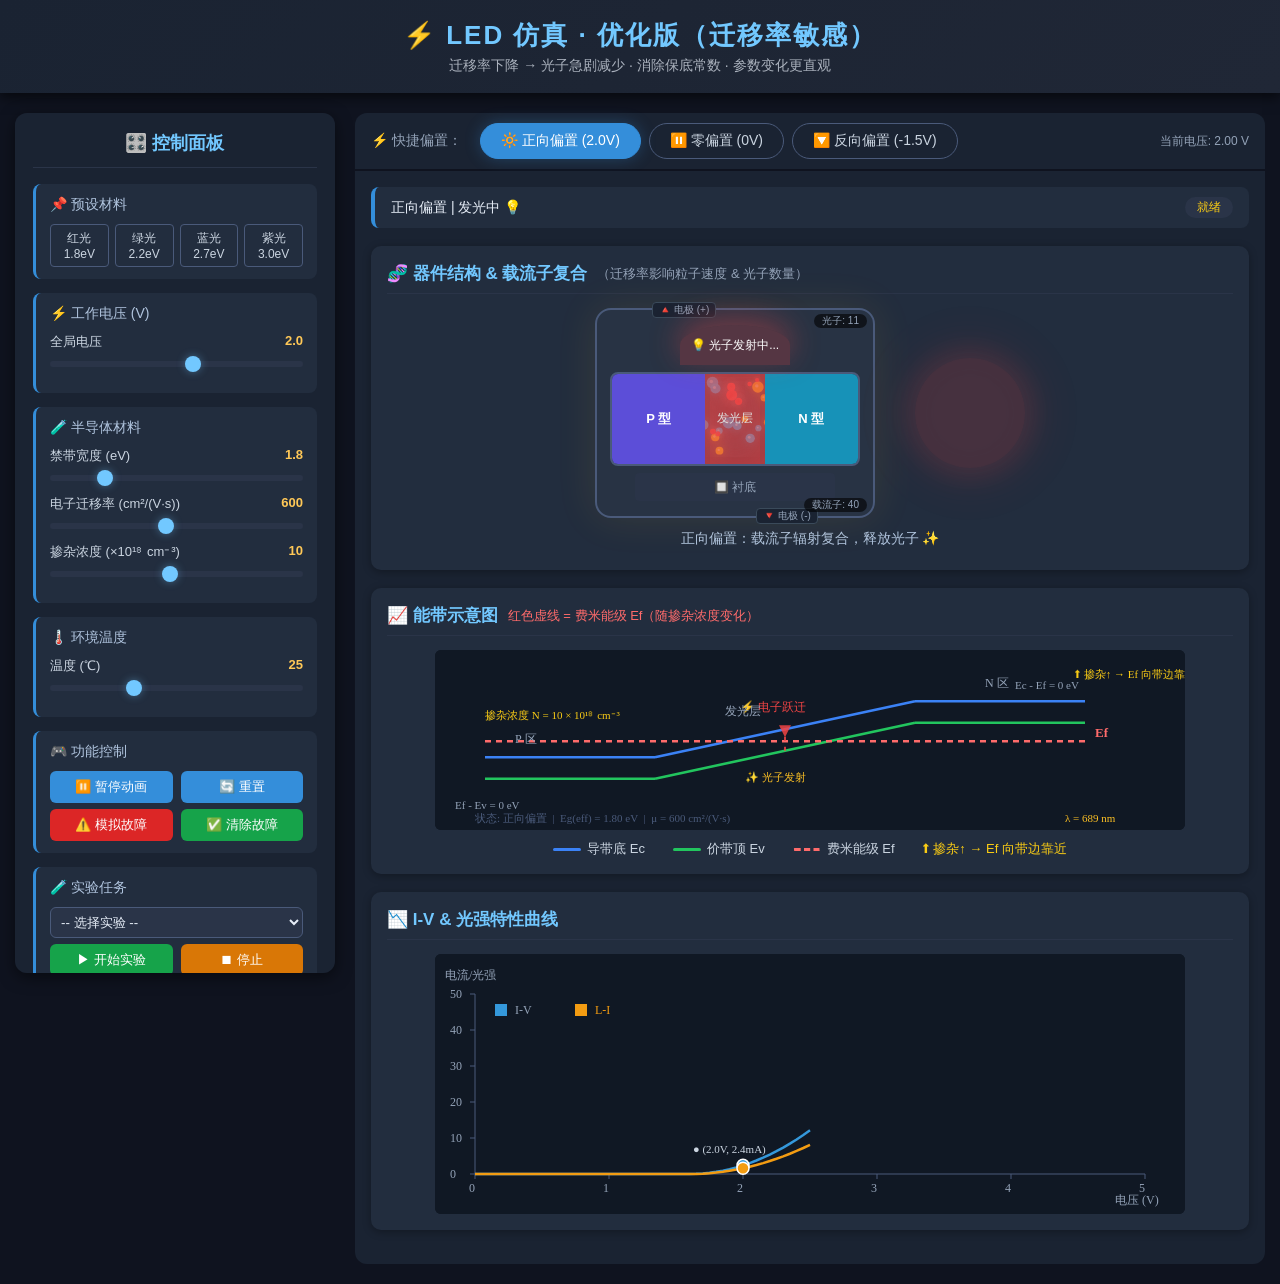
==== commit d148370f: "Update index.html" ====
--- a/index.html
+++ b/index.html
@@ -3,7 +3,7 @@
 <head>
     <meta charset="UTF-8">
     <meta name="viewport" content="width=device-width, initial-scale=1.0">
-    <title>LED 交互式仿真 · 统一动态视图</title>
+    <title>LED 仿真 · 优化版（迁移率敏感）</title>
     <style>
         /* ========== 全局重置 & 主题 ========== */
         * {
@@ -568,6 +568,32 @@
             max-width: 100%;
         }
 
+        /* ========== 能带图下方说明 ========== */
+        .band-legend {
+            display: flex;
+            justify-content: center;
+            gap: 28px;
+            margin-top: 10px;
+            font-size: 13px;
+            color: #cbd5e1;
+            flex-wrap: wrap;
+        }
+        .band-legend .item {
+            display: flex;
+            align-items: center;
+            gap: 6px;
+        }
+        .band-legend .line-sample {
+            width: 28px;
+            height: 3px;
+            border-radius: 2px;
+        }
+        .band-legend .line-sample.dashed {
+            height: 0;
+            border-top: 3px dashed #ff6b6b;
+            width: 28px;
+        }
+
         /* ========== 响应式 ========== */
         @media (max-width: 1024px) {
             .main-container {
@@ -607,9 +633,12 @@
             .control-sidebar {
                 padding: 12px;
             }
-        }
-
-        /* 故障闪烁 */
+            .band-legend {
+                gap: 14px;
+                font-size: 11px;
+            }
+        }
+
         .fault-flash {
             animation: faultBlink 0.3s ease 3;
         }
@@ -627,8 +656,8 @@
 <body>
     <!-- ========== 顶部标题 ========== -->
     <header class="page-header">
-        <h1>⚡ LED 交互式仿真 · 统一动态视图</h1>
-        <p>电压连续调节 · 所有偏置状态无缝过渡 · 预设快捷跳转</p>
+        <h1>⚡ LED 仿真 · 优化版（迁移率敏感）</h1>
+        <p>迁移率下降 → 光子急剧减少 · 消除保底常数 · 参数变化更直观</p>
     </header>
 
     <div class="main-container">
@@ -636,18 +665,16 @@
         <aside class="control-sidebar">
             <div class="control-title">🎛️ 控制面板</div>
 
-            <!-- 预设材料快速切换 -->
             <div class="control-group">
                 <div class="group-title">📌 预设材料</div>
                 <div class="preset-row">
-                    <button class="preset-btn" data-eg="1.8" data-color="#ef4444">红光 1.8eV</button>
-                    <button class="preset-btn" data-eg="2.2" data-color="#22c55e">绿光 2.2eV</button>
-                    <button class="preset-btn" data-eg="2.7" data-color="#3b82f6">蓝光 2.7eV</button>
-                    <button class="preset-btn" data-eg="3.0" data-color="#a855f7">紫光 3.0eV</button>
+                    <button class="preset-btn" data-eg="1.8">红光 1.8eV</button>
+                    <button class="preset-btn" data-eg="2.2">绿光 2.2eV</button>
+                    <button class="preset-btn" data-eg="2.7">蓝光 2.7eV</button>
+                    <button class="preset-btn" data-eg="3.0">紫光 3.0eV</button>
                 </div>
             </div>
 
-            <!-- 电压 -->
             <div class="control-group">
                 <div class="group-title">⚡ 工作电压 (V)</div>
                 <div class="control-item">
@@ -656,7 +683,6 @@
                 </div>
             </div>
 
-            <!-- 材料参数 -->
             <div class="control-group">
                 <div class="group-title">🧪 半导体材料</div>
                 <div class="control-item">
@@ -673,7 +699,6 @@
                 </div>
             </div>
 
-            <!-- 温度 -->
             <div class="control-group">
                 <div class="group-title">🌡️ 环境温度</div>
                 <div class="control-item">
@@ -682,7 +707,6 @@
                 </div>
             </div>
 
-            <!-- 功能控制 -->
             <div class="control-group">
                 <div class="group-title">🎮 功能控制</div>
                 <div class="btn-row">
@@ -695,7 +719,6 @@
                 </div>
             </div>
 
-            <!-- 实验任务 -->
             <div class="control-group">
                 <div class="group-title">🧪 实验任务</div>
                 <select id="experiment-select" style="width:100%;padding:6px;border-radius:6px;background:#2a3448;color:#e6edf7;border:1px solid #4a5a7a;">
@@ -711,7 +734,6 @@
                 <div id="experiment-status" style="font-size:12px;color:#94a3b8;margin-top:4px;">就绪</div>
             </div>
 
-            <!-- 数据导出 -->
             <div class="control-group">
                 <div class="group-title">💾 数据操作</div>
                 <div class="btn-row">
@@ -720,7 +742,6 @@
                 </div>
             </div>
 
-            <!-- 实时数据 + 效率 -->
             <div class="data-group">
                 <div class="group-title">📊 实时数据 & 效率</div>
                 <div class="data-line"><span class="label">工作电流</span> <span id="current-data">0</span> mA</div>
@@ -744,10 +765,10 @@
             <div class="control-group">
                 <div class="group-title">📖 使用说明</div>
                 <div class="help-text">
-                    • 顶部快捷预设：一键跳转典型偏置<br>
-                    • 拖动电压滑块连续调节，所有视图同步更新<br>
-                    • 材料、温度实时影响发光特性<br>
-                    • 故障模拟、实验任务、数据导出功能完备
+                    • <b>迁移率</b> → 主导电流和光子数量（已优化灵敏度）<br>
+                    • <b>掺杂浓度</b> → 影响费米能级位置（能带图）<br>
+                    • <b>电压</b> → 能带弯曲 + 发光强度<br>
+                    • 拖动滑块，所有变化一目了然
                 </div>
             </div>
         </aside>
@@ -771,7 +792,7 @@
 
                 <!-- LED 结构 -->
                 <section class="sim-section">
-                    <h2 class="section-title">🧬 器件结构 & 载流子复合 <small>（实时粒子动画）</small></h2>
+                    <h2 class="section-title">🧬 器件结构 & 载流子复合 <small>（迁移率影响粒子速度 & 光子数量）</small></h2>
                     <div class="sim-content">
                         <div class="led-full-display">
                             <div class="led-package" id="package-main">
@@ -798,9 +819,15 @@
 
                 <!-- 能带图 -->
                 <section class="sim-section">
-                    <h2 class="section-title">📈 能带示意图</h2>
+                    <h2 class="section-title">📈 能带示意图 <small style="color:#ff6b6b;">红色虚线 = 费米能级 Ef（随掺杂浓度变化）</small></h2>
                     <div class="sim-content">
-                        <canvas id="band-main" width="750" height="160"></canvas>
+                        <canvas id="band-main" width="750" height="180"></canvas>
+                        <div class="band-legend">
+                            <span class="item"><span class="line-sample" style="background:#3b82f6;"></span> 导带底 Ec</span>
+                            <span class="item"><span class="line-sample" style="background:#22c55e;"></span> 价带顶 Ev</span>
+                            <span class="item"><span class="line-sample dashed"></span> 费米能级 Ef</span>
+                            <span class="item" style="color:#facc15;">⬆ 掺杂↑ → Ef 向带边靠近</span>
+                        </div>
                     </div>
                 </section>
 
@@ -817,7 +844,13 @@
 
     <script>
         // =====================================================================
-        //  🚀 统一动态视图 - 单一实例，所有参数联动
+        //  🚀 优化版：迁移率敏感 · 消除保底常数 · 参数变化更明显
+        //  修改点：
+        //  1. 光子生成率：去掉 +0.1 保底，改为 (current / 20) 并提高系数
+        //  2. 粒子复合概率：增加迁移率因子，使低迁移率时复合更慢（堆积更明显）
+        //  3. 粒子生成率：提高迁移率影响权重
+        //  4. 电流计算：加强迁移率指数效应
+        //  5. 阈值检查：移除 current > 0.5 的硬门槛，让光子即使在低电流也有少量产生
         // =====================================================================
 
         // ========== 1. DOM 引用 ==========
@@ -857,9 +890,7 @@
         const stopExp = document.getElementById('stop-experiment');
         const expStatus = document.getElementById('experiment-status');
 
-        // 预设偏置按钮
         const presetBtns = document.querySelectorAll('.preset-btn-nav');
-        // 预设材料按钮
         const materialPresets = document.querySelectorAll('.preset-btn');
 
         // 主视图元素
@@ -896,7 +927,7 @@
             faultType: 'none'
         };
 
-        // ========== 3. 粒子系统（单套） ==========
+        // ========== 3. 粒子系统 ==========
         let particles = [];
         let photons = [];
 
@@ -912,9 +943,13 @@
             return "零偏置";
         }
 
+        // 电流计算：增强迁移率指数效应（平方关系）
         function calcPoint(v) {
             const tempFactor = 1 + (simParam.temp - 25) * 0.012;
-            const materialFactor = (simParam.mobilityE / 600) * (simParam.doping / 10);
+            // 迁移率因子：以600为基准，平方关系使变化更剧烈
+            const mobilityFactor = Math.pow(simParam.mobilityE / 600, 1.5);
+            const dopingFactor = simParam.doping / 10;
+            const materialFactor = mobilityFactor * dopingFactor;
             let i = 0;
             let faultLimit = 1;
             if (simParam.faultActive && simParam.faultType === 'overcurrent') faultLimit = 0.3;
@@ -969,7 +1004,6 @@
             simParam.lightIntensity = parseFloat(pt.l.toFixed(2));
             simParam.heatLoss = Math.round((simParam.temp / 120) * 100);
 
-            // 效率
             const pElec = simParam.voltage * simParam.current / 1000;
             const pOpt = simParam.lightIntensity * 0.01;
             const iqe = (simParam.current > 0.01) ? Math.min(100, (simParam.lightIntensity / (simParam.current * 0.8)) * 100) :
@@ -1007,7 +1041,6 @@
 
         function updateDescAndProgress() {
             const v = simParam.voltage;
-            const status = getBiasStatus(v);
             const expText = simParam.faultActive ? '⚠️ 故障' : '就绪';
             expIndicator.innerText = expText;
 
@@ -1040,6 +1073,7 @@
             const isFault = simParam.faultActive;
 
             if (v >= V_ON && simParam.isAnimRun && !isFault) {
+                // 发光强度与电流成正比，但增加迁移率影响（电流已经包含）
                 const intensity = Math.min(1, simParam.current / 30) * breath;
                 const alpha = 0.3 + 0.7 * intensity;
                 const r = parseInt(color.slice(1, 3), 16);
@@ -1083,17 +1117,19 @@
             }
         }
 
-        // ========== 7. 粒子动画（单套） ==========
+        // ========== 7. 粒子动画（迁移率影响速度 + 复合概率） ==========
         function spawnParticle() {
             const v = simParam.voltage;
             const isForward = v >= V_ON;
             const isZero = v >= -0.1 && v <= 0.1;
             const isReverse = v < -0.1;
             const fault = simParam.faultActive;
-
+            const mobilityFactor = simParam.mobilityE / 600;
+
+            // 粒子生成率：迁移率因子平方，增强灵敏度
             let rate = 0;
             if (isForward && !fault) {
-                rate = 0.4 + (simParam.current / 20) * (simParam.doping / 10) * (simParam.mobilityE / 600);
+                rate = 0.2 + 0.6 * Math.pow(mobilityFactor, 1.5) * (simParam.doping / 10);
             } else if (isZero) {
                 rate = 0.05;
             } else if (isReverse) {
@@ -1105,15 +1141,19 @@
                 const fromP = Math.random() < 0.5;
                 const x = fromP ? 20 + Math.random() * 30 : 190 + Math.random() * 30;
                 const y = 20 + Math.random() * 50;
-                const vx = fromP ? (1.2 + Math.random() * 1.5) : (-1.2 - Math.random() * 1.5);
+                // 速度与迁移率成正比
+                const baseSpeed = 1.0 + 2.0 * mobilityFactor;
+                const vx = fromP ? (baseSpeed + Math.random() * 0.8) : (-baseSpeed - Math.random() * 0.8);
                 const vy = (Math.random() - 0.5) * 0.8;
                 const size = 3 + Math.random() * 3;
                 const type = fromP ? 'hole' : 'electron';
                 particles.push({ x, y, vx, vy, size, type, life: 1, maxLife: 100 + Math.random() * 150 });
             }
 
-            if (isForward && simParam.isAnimRun && simParam.current > 0.5 && !fault) {
-                const photonRate = 0.1 + simParam.current / 50;
+            // ---- 光子生成（消除保底常数，完全由电流驱动） ----
+            if (isForward && simParam.isAnimRun && !fault) {
+                // 光子生成率与电流成正比，且加入迁移率影响
+                const photonRate = simParam.current / 15; // 去掉 +0.1，放大系数
                 if (Math.random() < photonRate) {
                     const wave = simParam.wavelength;
                     const color = getEmissionColor(wave, 0.9);
@@ -1138,17 +1178,23 @@
             const isForward = v >= V_ON;
             const isReverse = v < -0.1;
             const fault = simParam.faultActive;
+            const mobilityFactor = simParam.mobilityE / 600;
 
             for (let i = particles.length - 1; i >= 0; i--) {
                 const p = particles[i];
                 if (isReverse) {
                     p.vx += (p.x < 120 ? -0.05 : 0.05);
                 } else if (isForward && !fault) {
-                    p.vx += (p.x < 120 ? 0.03 : -0.03);
+                    // 迁移率影响电场加速
+                    const accel = 0.03 * mobilityFactor;
+                    p.vx += (p.x < 120 ? accel : -accel);
                 }
-                p.vx += (Math.random() - 0.5) * 0.08;
-                p.vy += (Math.random() - 0.5) * 0.08;
-                const maxSpeed = isForward ? 3.5 : 1.2;
+                // 热运动噪声与迁移率相关
+                const thermalNoise = 0.05 + 0.05 * mobilityFactor;
+                p.vx += (Math.random() - 0.5) * thermalNoise;
+                p.vy += (Math.random() - 0.5) * thermalNoise;
+
+                const maxSpeed = isForward ? (1.5 + 2.5 * mobilityFactor) : 1.2;
                 const sp = Math.sqrt(p.vx * p.vx + p.vy * p.vy);
                 if (sp > maxSpeed) { p.vx = (p.vx / sp) * maxSpeed;
                     p.vy = (p.vy / sp) * maxSpeed; }
@@ -1163,8 +1209,10 @@
                 if (p.y > 85) { p.y = 85;
                     p.vy *= -0.5; }
 
+                // 复合概率：与电流和迁移率相关（迁移率低，复合概率低，堆积更明显）
+                const recombinationProb = 0.01 + 0.03 * (simParam.current / 10) * mobilityFactor;
                 if (p.x > 100 && p.x < 140 && isForward && simParam.isAnimRun && !fault) {
-                    if (Math.random() < 0.02 + simParam.current / 200) {
+                    if (Math.random() < recombinationProb) {
                         const wave = simParam.wavelength;
                         const color = getEmissionColor(wave, 0.9);
                         for (let k = 0; k < 2; k++) {
@@ -1191,6 +1239,7 @@
                 }
             }
 
+            // 更新光子（生命周期）
             for (let i = photons.length - 1; i >= 0; i--) {
                 const ph = photons[i];
                 ph.x += ph.vx;
@@ -1202,8 +1251,9 @@
                     photons.splice(i, 1);
                 }
             }
-            if (particles.length > 200) particles.splice(0, particles.length - 200);
-            if (photons.length > 150) photons.splice(0, photons.length - 150);
+            // 限制数量
+            if (particles.length > 300) particles.splice(0, particles.length - 300);
+            if (photons.length > 200) photons.splice(0, photons.length - 200);
         }
 
         function drawParticles() {
@@ -1386,7 +1436,7 @@
 
         function drawAllChart() { drawChartSingle(); }
 
-        // ========== 10. 能带绘制 ==========
+        // ========== 10. 能带图 ==========
         function drawBandSingle() {
             const ctx = bandCtx;
             const canvas = bandCanvas;
@@ -1396,6 +1446,7 @@
             const egEff = getEffectiveBandGap();
             const Eg = egEff * 12;
             const v = simParam.voltage;
+            const doping = simParam.doping;
 
             ctx.clearRect(0, 0, w, h);
             ctx.fillStyle = '#101824';
@@ -1409,42 +1460,97 @@
                 nShift = -v * 14;
                 showTransition = true; }
 
-            ctx.strokeStyle = '#27ae60';
-            ctx.lineWidth = 3;
+            const midX = 350;
+            const bend = (pShift + nShift) / 2;
+
+            // Ec, Ev
+            ctx.strokeStyle = '#3b82f6';
+            ctx.lineWidth = 2.5;
             ctx.beginPath();
             ctx.moveTo(50, midY - Eg / 2 + pShift);
             ctx.lineTo(220, midY - Eg / 2 + pShift);
             ctx.stroke();
+            ctx.strokeStyle = '#22c55e';
+            ctx.lineWidth = 2.5;
             ctx.beginPath();
             ctx.moveTo(50, midY + Eg / 2 + pShift);
             ctx.lineTo(220, midY + Eg / 2 + pShift);
             ctx.stroke();
 
-            const midX = 350,
-                bend = (pShift + nShift) / 2;
+            ctx.strokeStyle = '#3b82f6';
+            ctx.lineWidth = 2.5;
             ctx.beginPath();
             ctx.moveTo(220, midY - Eg / 2 + pShift);
             ctx.quadraticCurveTo(midX, midY - Eg / 2 + bend, 480, midY - Eg / 2 + nShift);
             ctx.stroke();
+            ctx.strokeStyle = '#22c55e';
+            ctx.lineWidth = 2.5;
             ctx.beginPath();
             ctx.moveTo(220, midY + Eg / 2 + pShift);
             ctx.quadraticCurveTo(midX, midY + Eg / 2 + bend, 480, midY + Eg / 2 + nShift);
             ctx.stroke();
 
+            ctx.strokeStyle = '#3b82f6';
+            ctx.lineWidth = 2.5;
             ctx.beginPath();
             ctx.moveTo(480, midY - Eg / 2 + nShift);
             ctx.lineTo(650, midY - Eg / 2 + nShift);
             ctx.stroke();
+            ctx.strokeStyle = '#22c55e';
+            ctx.lineWidth = 2.5;
             ctx.beginPath();
             ctx.moveTo(480, midY + Eg / 2 + nShift);
             ctx.lineTo(650, midY + Eg / 2 + nShift);
             ctx.stroke();
 
-            if (showTransition && simParam.isAnimRun && simParam.current > 0.5 && !simParam.faultActive) {
+            // Ef
+            const Ec_mid = midY - Eg / 2 + bend;
+            const Ev_mid = midY + Eg / 2 + bend;
+            const dopingFactor = Math.max(0, (20 - doping) / 20);
+            const efOffset = 0.35 * dopingFactor;
+            const efOffsetPx = efOffset * 12;
+            const Ef_y = (Ec_mid + Ev_mid) / 2 + efOffsetPx * 0.6;
+
+            ctx.setLineDash([6, 5]);
+            ctx.strokeStyle = '#ff6b6b';
+            ctx.lineWidth = 2.5;
+            ctx.beginPath();
+            ctx.moveTo(50, Ef_y);
+            ctx.lineTo(650, Ef_y);
+            ctx.stroke();
+            ctx.setLineDash([]);
+
+            ctx.fillStyle = '#ff6b6b';
+            ctx.font = "bold 13px Microsoft Yahei";
+            ctx.fillText("Ef", 660, Ef_y - 4);
+
+            ctx.fillStyle = '#facc15';
+            ctx.font = "11px Microsoft Yahei";
+            const labelY = Ef_y > midY ? Ef_y - 22 : Ef_y + 22;
+            ctx.fillText(`掺杂浓度 N = ${doping} × 10¹⁸ cm⁻³`, 50, labelY);
+
+            // 标注距离
+            const Ev_p = midY + Eg / 2 + pShift;
+            const Ef_p_dist = (Ef_y - Ev_p) / 12;
+            ctx.fillStyle = '#94a3b8';
+            ctx.font = "11px Microsoft Yahei";
+            ctx.fillText(`Ef - Ev = ${Math.max(0, Ef_p_dist.toFixed(2))} eV`, 20, Ev_p + 30);
+            const Ec_n = midY - Eg / 2 + nShift;
+            const Ef_n_dist = (Ec_n - Ef_y) / 12;
+            ctx.fillStyle = '#94a3b8';
+            ctx.font = "11px Microsoft Yahei";
+            ctx.fillText(`Ec - Ef = ${Math.max(0, Ef_n_dist.toFixed(2))} eV`, 580, Ec_n - 12);
+
+            ctx.fillStyle = '#facc15';
+            ctx.font = "11px Microsoft Yahei";
+            ctx.fillText("⬆ 掺杂↑ → Ef 向带边靠近", 640, 28);
+
+            // 跃迁箭头
+            if (showTransition && simParam.isAnimRun && simParam.current > 0.1 && !simParam.faultActive) {
                 const wave = simParam.wavelength;
                 const color = getEmissionColorHex(wave);
                 ctx.strokeStyle = color;
-                ctx.lineWidth = 2.5;
+                ctx.lineWidth = 2;
                 ctx.setLineDash([4, 6]);
                 const arrowY = midY + Eg / 2 + bend;
                 const blink = 0.6 + 0.4 * Math.sin(frameCount * 0.05);
@@ -1474,16 +1580,17 @@
 
             ctx.fillStyle = '#94a3b8';
             ctx.font = "12px Microsoft Yahei";
-            ctx.fillText("P 区", 80, midY - Eg / 2 + pShift - 8);
-            ctx.fillText("发光层", 290, midY - Eg / 2 + bend - 8);
-            ctx.fillText("N 区", 550, midY - Eg / 2 + nShift - 8);
+            ctx.fillText("P 区", 80, midY - Eg / 2 + pShift - 14);
+            ctx.fillText("发光层", 290, midY - Eg / 2 + bend - 14);
+            ctx.fillText("N 区", 550, midY - Eg / 2 + nShift - 14);
+
             ctx.fillStyle = '#4a5a7a';
             ctx.font = "11px Microsoft Yahei";
-            ctx.fillText(`状态: ${getBiasStatus(v)}`, 40, h - 20);
-            ctx.fillText(`Eg(eff) = ${egEff.toFixed(2)} eV`, 40, h - 5);
-            if (showTransition && simParam.current > 0.5) {
+            ctx.fillText(`状态: ${getBiasStatus(v)}  |  Eg(eff) = ${egEff.toFixed(2)} eV  |  μ = ${simParam.mobilityE} cm²/(V·s)`, 40,
+                h - 8);
+            if (showTransition && simParam.current > 0.1) {
                 ctx.fillStyle = '#fbbf24';
-                ctx.fillText(`λ = ${simParam.wavelength} nm`, w - 120, h - 5);
+                ctx.fillText(`λ = ${simParam.wavelength} nm`, w - 120, h - 8);
             }
         }
 
@@ -1507,9 +1614,7 @@
             const v = parseFloat(this.value);
             simParam.voltage = v;
             voltValue.innerText = v.toFixed(2);
-            // 取消预设高亮
             presetBtns.forEach(b => b.classList.remove('active'));
-            // 如果电压接近预设值，可以高亮对应按钮（可选）
             calcSimulation();
         });
 
@@ -1617,7 +1722,9 @@
                     light: simParam.lightIntensity,
                     wavelength: simParam.wavelength,
                     bandGap: simParam.bandGap,
-                    temp: simParam.temp
+                    temp: simParam.temp,
+                    doping: simParam.doping,
+                    mobility: simParam.mobilityE
                 };
                 experimentData.push(record);
                 expStep++;
@@ -1643,13 +1750,15 @@
 
         // ========== 16. 导出 CSV ==========
         exportCsv.addEventListener('click', function() {
-            let header = '电压(V),电流(mA),光强(cd),波长(nm),禁带宽度(eV),温度(℃),热损耗(%),IQE(%),EQE(%),WPE(%)\n';
+            let header =
+                '电压(V),电流(mA),光强(cd),波长(nm),禁带宽度(eV),温度(℃),掺杂浓度(×10¹⁸),迁移率(cm²/(V·s)),热损耗(%),IQE(%),EQE(%),WPE(%)\n';
             let row =
-                `${simParam.voltage.toFixed(2)},${simParam.current},${simParam.lightIntensity},${simParam.wavelength},${simParam.bandGap.toFixed(2)},${simParam.temp},${simParam.heatLoss},${iqeData.innerText},${eqeData.innerText},${wpeData.innerText}\n`;
+                `${simParam.voltage.toFixed(2)},${simParam.current},${simParam.lightIntensity},${simParam.wavelength},${simParam.bandGap.toFixed(2)},${simParam.temp},${simParam.doping},${simParam.mobilityE},${simParam.heatLoss},${iqeData.innerText},${eqeData.innerText},${wpeData.innerText}\n`;
             if (experimentData.length > 0) {
-                header = '步骤,电压(V),电流(mA),光强(cd),波长(nm),禁带宽度(eV),温度(℃)\n';
+                header =
+                    '步骤,电压(V),电流(mA),光强(cd),波长(nm),禁带宽度(eV),温度(℃),掺杂浓度(×10¹⁸),迁移率(cm²/(V·s))\n';
                 row = experimentData.map((d, i) =>
-                    `${i+1},${d.voltage.toFixed(2)},${d.current.toFixed(2)},${d.light.toFixed(2)},${d.wavelength},${d.bandGap.toFixed(2)},${d.temp}`
+                    `${i+1},${d.voltage.toFixed(2)},${d.current.toFixed(2)},${d.light.toFixed(2)},${d.wavelength},${d.bandGap.toFixed(2)},${d.temp},${d.doping},${d.mobility}`
                 ).join('\n');
             }
             const content = header + row;
@@ -1657,7 +1766,7 @@
             const url = URL.createObjectURL(blob);
             const a = document.createElement('a');
             a.href = url;
-            a.download = 'LED仿真数据_统一视图.csv';
+            a.download = 'LED仿真数据_优化版.csv';
             a.click();
             URL.revokeObjectURL(url);
         });
@@ -1666,23 +1775,22 @@
         exportScreenshot.addEventListener('click', function() {
             const c = document.createElement('canvas');
             const w = 750,
-                h = 160 + 260 + 40;
+                h = 180 + 260 + 40;
             c.width = w;
             c.height = h;
             const ctx = c.getContext('2d');
             ctx.fillStyle = '#101824';
             ctx.fillRect(0, 0, w, h);
-            // 绘制能带和曲线
-            ctx.drawImage(bandCanvas, 0, 0, w, 160);
-            ctx.drawImage(chartCanvas, 0, 160 + 20, w, 260);
+            ctx.drawImage(bandCanvas, 0, 0, w, 180);
+            ctx.drawImage(chartCanvas, 0, 180 + 20, w, 260);
             ctx.fillStyle = '#72c8ff';
             ctx.font = '16px Microsoft Yahei';
-            ctx.fillText('LED 仿真数据截图 (统一视图)', 20, 30);
+            ctx.fillText('LED 仿真数据 (优化版)', 20, 30);
             ctx.fillStyle = '#94a3b8';
             ctx.font = '12px Microsoft Yahei';
-            ctx.fillText(`时间: ${new Date().toLocaleString()}`, 20, 50);
+            ctx.fillText(`时间: ${new Date().toLocaleString()}  |  迁移率: ${simParam.mobilityE} cm²/(V·s)`, 20, 50);
             const link = document.createElement('a');
-            link.download = 'LED仿真截图_统一视图.png';
+            link.download = 'LED仿真截图_优化版.png';
             link.href = c.toDataURL('image/png');
             link.click();
         });
@@ -1708,7 +1816,6 @@
             dopingValue.innerText = "10";
             materialPresets.forEach(b => b.classList.remove('active'));
             presetBtns.forEach(b => b.classList.remove('active'));
-            // 激活正向偏置预设
             document.querySelector('.preset-btn-nav[data-voltage="2.0"]').classList.add('active');
             particles = [];
             photons = [];
@@ -1730,7 +1837,6 @@
 
         // ========== 19. 初始化 ==========
         window.onload = function() {
-            // 默认激活正向偏置预设
             document.querySelector('.preset-btn-nav[data-voltage="2.0"]').classList.add('active');
             calcSimulation();
             animationLoop();
@@ -1741,6 +1847,5 @@
         window.addEventListener('resize', () => { drawAllChart();
             drawAllBand(); });
     </script>
-
 </body>
 </html>
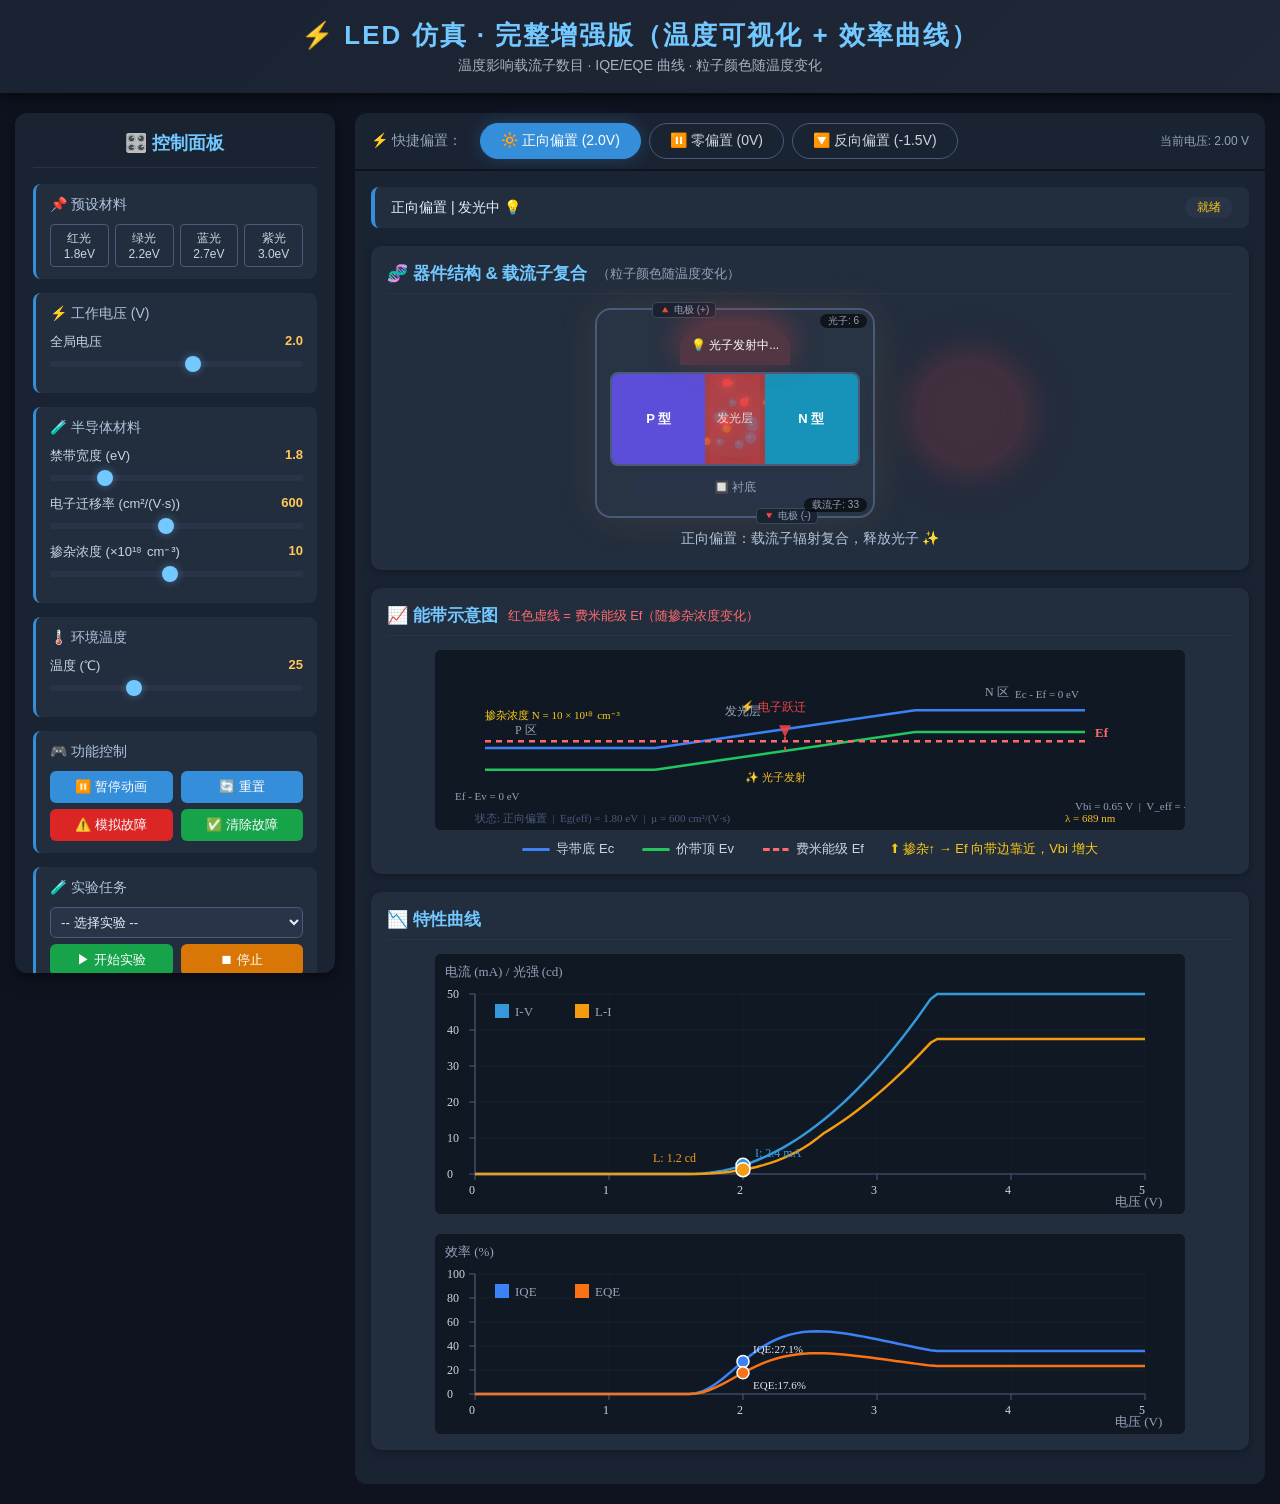
==== commit 1f806246: "Update index.html" ====
--- a/index.html
+++ b/index.html
@@ -3,668 +3,103 @@
 <head>
     <meta charset="UTF-8">
     <meta name="viewport" content="width=device-width, initial-scale=1.0">
-    <title>LED 仿真 · 优化版（迁移率敏感）</title>
+    <title>LED 仿真 · 完整增强版（温度可视化+效率曲线）</title>
     <style>
-        /* ========== 全局重置 & 主题 ========== */
-        * {
-            margin: 0;
-            padding: 0;
-            box-sizing: border-box;
-            font-family: "Microsoft Yahei", "PingFang SC", sans-serif;
-        }
-
-        body {
-            background-color: #0f131f;
-            color: #e6edf7;
-        }
-
-        /* ========== 顶部标题 ========== */
-        .page-header {
-            background: linear-gradient(135deg, #1a2332, #202736);
-            text-align: center;
-            padding: 18px 20px;
-            box-shadow: 0 4px 12px rgba(0, 0, 0, 0.6);
-        }
-        .page-header h1 {
-            font-size: 26px;
-            color: #72c8ff;
-            letter-spacing: 2px;
-        }
-        .page-header p {
-            font-size: 14px;
-            opacity: 0.7;
-            margin-top: 4px;
-        }
-
-        /* ========== 主布局 ========== */
-        .main-container {
-            display: flex;
-            max-width: 1700px;
-            margin: 20px auto;
-            gap: 20px;
-            padding: 0 15px;
-        }
-
-        /* ========== 左侧控制面板 ========== */
-        .control-sidebar {
-            width: 320px;
-            background-color: #1a2332;
-            border-radius: 12px;
-            padding: 18px;
-            box-shadow: 0 4px 16px rgba(0, 0, 0, 0.5);
-            position: sticky;
-            top: 20px;
-            height: fit-content;
-            flex-shrink: 0;
-            max-height: calc(100vh - 40px);
-            overflow-y: auto;
-        }
-        .control-sidebar::-webkit-scrollbar {
-            width: 4px;
-        }
-        .control-sidebar::-webkit-scrollbar-thumb {
-            background: #3a4456;
-            border-radius: 4px;
-        }
-
-        .control-title {
-            font-size: 18px;
-            color: #72c8ff;
-            text-align: center;
-            padding-bottom: 12px;
-            border-bottom: 1px solid #2a3448;
-            margin-bottom: 16px;
-            font-weight: bold;
-        }
-
-        .control-group {
-            background-color: #222d3e;
-            padding: 12px 14px;
-            border-radius: 8px;
-            margin-bottom: 14px;
-            border-left: 3px solid #348eda;
-        }
-        .group-title {
-            font-size: 14px;
-            color: #b0c4de;
-            margin-bottom: 10px;
-            display: flex;
-            align-items: center;
-            gap: 6px;
-        }
-
-        .control-item {
-            margin-bottom: 10px;
-        }
-        .control-item label {
-            font-size: 13px;
-            display: block;
-            margin-bottom: 2px;
-            color: #cbd5e1;
-        }
-        .value-show {
-            float: right;
-            color: #ffc857;
-            font-weight: bold;
-            font-size: 13px;
-        }
-
-        input[type="range"] {
-            width: 100%;
-            height: 6px;
-            background: #2a3448;
-            border-radius: 3px;
-            outline: none;
-            -webkit-appearance: none;
-        }
-        input[type="range"]::-webkit-slider-thumb {
-            -webkit-appearance: none;
-            width: 16px;
-            height: 16px;
-            border-radius: 50%;
-            background: #72c8ff;
-            cursor: pointer;
-            box-shadow: 0 0 8px rgba(114, 200, 255, 0.4);
-        }
-
-        .btn-row {
-            display: flex;
-            gap: 8px;
-            flex-wrap: wrap;
-        }
-        .ctrl-btn {
-            border: none;
-            background: #348eda;
-            color: #fff;
-            padding: 7px 12px;
-            border-radius: 6px;
-            cursor: pointer;
-            font-size: 13px;
-            transition: all 0.2s;
-            flex: 1;
-            min-width: 60px;
-        }
-        .ctrl-btn:hover {
-            background: #2779bd;
-            transform: translateY(-1px);
-            box-shadow: 0 4px 12px rgba(52, 142, 218, 0.3);
-        }
-        .ctrl-btn.warning {
-            background: #d97706;
-        }
-        .ctrl-btn.warning:hover {
-            background: #b45309;
-        }
-        .ctrl-btn.danger {
-            background: #dc2626;
-        }
-        .ctrl-btn.danger:hover {
-            background: #b91c1c;
-        }
-        .ctrl-btn.success {
-            background: #16a34a;
-        }
-        .ctrl-btn.success:hover {
-            background: #15803d;
-        }
-        .ctrl-btn.outline {
-            background: transparent;
-            border: 1px solid #4a5a7a;
-            color: #cbd5e1;
-        }
-        .ctrl-btn.outline:hover {
-            background: #2a3448;
-            border-color: #72c8ff;
-        }
-        .ctrl-btn.outline.active-preset {
-            border-color: #facc15;
-            color: #facc15;
-            background: #2a3448;
-        }
-
-        .preset-row {
-            display: flex;
-            gap: 6px;
-            margin-top: 6px;
-            flex-wrap: wrap;
-        }
-        .preset-btn {
-            flex: 1;
-            padding: 5px 0;
-            border: 1px solid #4a5a7a;
-            background: transparent;
-            color: #cbd5e1;
-            border-radius: 4px;
-            cursor: pointer;
-            font-size: 12px;
-            transition: 0.2s;
-            text-align: center;
-        }
-        .preset-btn:hover {
-            background: #2a3448;
-            border-color: #72c8ff;
-            color: #fff;
-        }
-        .preset-btn.active {
-            border-color: #facc15;
-            color: #facc15;
-        }
-
-        /* 数据面板 */
-        .data-group {
-            background-color: #222d3e;
-            padding: 12px 14px;
-            border-radius: 8px;
-            margin-bottom: 14px;
-            border-left: 3px solid #facc15;
-        }
-        .data-line {
-            font-size: 13px;
-            margin: 4px 0;
-            display: flex;
-            justify-content: space-between;
-        }
-        .data-line span {
-            color: #ffc857;
-            font-weight: bold;
-        }
-        .data-line .label {
-            color: #94a3b8;
-        }
-        .warning-badge {
-            background: #dc2626;
-            color: #fff;
-            padding: 0 8px;
-            border-radius: 12px;
-            font-size: 11px;
-            animation: blink 1s infinite;
-        }
-        @keyframes blink {
-            0%,
-            100% {
-                opacity: 1;
-            }
-            50% {
-                opacity: 0.3;
-            }
-        }
-
-        .help-text {
-            font-size: 12px;
-            color: #94a3b8;
-            line-height: 1.6;
-        }
-
-        /* ========== 主视图区域 ========== */
-        .view-main {
-            flex: 1;
-            display: flex;
-            flex-direction: column;
-            min-width: 0;
-        }
-
-        /* 偏置预设快捷按钮 */
-        .preset-nav {
-            display: flex;
-            gap: 8px;
-            background-color: #1a2332;
-            padding: 10px 16px;
-            border-radius: 12px 12px 0 0;
-            margin-bottom: 2px;
-            flex-wrap: wrap;
-        }
-        .preset-nav .preset-label {
-            font-size: 14px;
-            color: #94a3b8;
-            margin-right: 10px;
-            align-self: center;
-        }
-        .preset-nav .preset-btn-nav {
-            padding: 8px 20px;
-            border: 1px solid #4a5a7a;
-            background: transparent;
-            color: #cbd5e1;
-            border-radius: 20px;
-            cursor: pointer;
-            font-size: 14px;
-            transition: 0.3s;
-            font-weight: 500;
-        }
-        .preset-nav .preset-btn-nav:hover {
-            background: #2a3448;
-            border-color: #72c8ff;
-        }
-        .preset-nav .preset-btn-nav.active {
-            background: #348eda;
-            border-color: #348eda;
-            color: #fff;
-            box-shadow: 0 0 16px rgba(52, 142, 218, 0.3);
-        }
-
-        .view-content {
-            background-color: #1a2332;
-            border-radius: 0 0 12px 12px;
-            padding: 16px;
-        }
-
-        .progress-bar {
-            background: #222d3e;
-            padding: 10px 16px;
-            border-radius: 8px;
-            border-left: 4px #348eda solid;
-            margin-bottom: 18px;
-            display: flex;
-            justify-content: space-between;
-            align-items: center;
-            flex-wrap: wrap;
-        }
-        .progress-text {
-            font-size: 14px;
-        }
-        .experiment-indicator {
-            font-size: 12px;
-            color: #facc15;
-            background: #2a3448;
-            padding: 2px 12px;
-            border-radius: 12px;
-        }
-
-        .sim-section {
-            background-color: #222d3e;
-            padding: 16px;
-            border-radius: 10px;
-            margin-bottom: 18px;
-            box-shadow: 0 2px 8px rgba(0, 0, 0, 0.3);
-        }
-        .section-title {
-            font-size: 17px;
-            color: #72c8ff;
-            padding-bottom: 8px;
-            border-bottom: 1px solid #2a3448;
-            margin-bottom: 14px;
-            display: flex;
-            align-items: center;
-            gap: 10px;
-            flex-wrap: wrap;
-        }
-        .section-title small {
-            font-size: 13px;
-            color: #94a3b8;
-            font-weight: normal;
-        }
-
-        .sim-content {
-            display: flex;
-            flex-direction: column;
-            align-items: center;
-        }
-
-        /* ========== LED 结构 ========== */
-        .led-full-display {
-            display: flex;
-            align-items: center;
-            gap: 40px;
-            flex-wrap: wrap;
-            justify-content: center;
-            width: 100%;
-        }
-
-        .led-package {
-            width: 280px;
-            height: 210px;
-            border: 2px solid #4a5a7a;
-            border-radius: 16px;
-            background: rgba(255, 255, 255, 0.03);
-            display: flex;
-            flex-direction: column;
-            align-items: center;
-            justify-content: space-around;
-            padding: 12px;
-            position: relative;
-            transition: box-shadow 0.3s;
-        }
-        .led-package.glow {
-            box-shadow: 0 0 40px rgba(255, 200, 50, 0.1);
-        }
-
-        .electrode-top,
-        .electrode-bottom {
-            position: absolute;
-            font-size: 10px;
-            color: #94a3b8;
-            background: #1a2332;
-            padding: 0 6px;
-            border-radius: 4px;
-            border: 1px solid #3a4a5a;
-        }
-        .electrode-top {
-            top: -8px;
-            left: 20%;
-        }
-        .electrode-bottom {
-            bottom: -8px;
-            right: 20%;
-        }
-
-        .photon-area {
-            width: 110px;
-            height: 40px;
-            border-radius: 50% 50% 0 0;
-            background: rgba(255, 255, 255, 0.04);
-            text-align: center;
-            line-height: 40px;
-            font-size: 12px;
-            transition: all 0.3s;
-            position: relative;
-            z-index: 2;
-        }
-
-        .carrier-wrap {
-            position: relative;
-            width: 250px;
-            height: 94px;
-        }
-        .carrier-wrap canvas {
-            position: absolute;
-            top: 0;
-            left: 0;
-            width: 250px;
-            height: 94px;
-            background: transparent;
-        }
-
-        .led-pn {
-            width: 250px;
-            height: 94px;
-            display: flex;
-            border: 2px solid #4a5a7a;
-            border-radius: 8px;
-            overflow: hidden;
-            position: relative;
-            z-index: 1;
-        }
-        .p-area {
-            width: 38%;
-            background: #5c4ed8;
-            display: flex;
-            align-items: center;
-            justify-content: center;
-            font-size: 13px;
-            font-weight: bold;
-            color: #fff;
-        }
-        .light-layer {
-            width: 24%;
-            background: #4a5a7a;
-            display: flex;
-            align-items: center;
-            justify-content: center;
-            font-size: 12px;
-            transition: background 0.4s, box-shadow 0.4s;
-            color: #ddd;
-        }
-        .light-layer.active {
-            background: #fbbf24;
-            box-shadow: inset 0 0 30px rgba(251, 191, 36, 0.5);
-            color: #000;
-        }
-        .n-area {
-            width: 38%;
-            background: #1792b8;
-            display: flex;
-            align-items: center;
-            justify-content: center;
-            font-size: 13px;
-            font-weight: bold;
-            color: #fff;
-        }
-
-        .substrate {
-            width: 200px;
-            height: 28px;
-            background: #2a3448;
-            border-radius: 4px;
-            text-align: center;
-            line-height: 28px;
-            font-size: 12px;
-            color: #94a3b8;
-            position: relative;
-            z-index: 2;
-        }
-
-        .photon-count,
-        .carrier-label {
-            position: absolute;
-            font-size: 10px;
-            color: #94a3b8;
-            background: rgba(0, 0, 0, 0.6);
-            padding: 0 8px;
-            border-radius: 10px;
-            z-index: 3;
-        }
-        .photon-count {
-            top: 4px;
-            right: 6px;
-        }
-        .carrier-label {
-            bottom: 4px;
-            right: 6px;
-        }
-
-        /* LED灯体 */
-        .led-dark {
-            width: 110px;
-            height: 110px;
-            border-radius: 50%;
-            background: #111;
-            opacity: 0.2;
-        }
-        #led-main {
-            width: 110px;
-            height: 110px;
-            border-radius: 50%;
-            background: #111;
-            transition: background 0.15s, box-shadow 0.15s, opacity 0.15s;
-            position: relative;
-        }
-        #led-main::after {
-            content: '';
-            position: absolute;
-            top: -20px;
-            left: -20px;
-            right: -20px;
-            bottom: -20px;
-            border-radius: 50%;
-            background: inherit;
-            opacity: 0.25;
-            filter: blur(35px);
-            animation: pulseGlow 2s ease-in-out infinite alternate;
-            z-index: -1;
-        }
-        @keyframes pulseGlow {
-            0% {
-                transform: scale(0.7);
-                opacity: 0.1;
-            }
-            100% {
-                transform: scale(1.4);
-                opacity: 0.5;
-            }
-        }
-
-        .process-desc {
-            margin-top: 12px;
-            font-size: 14px;
-            color: #b0c4de;
-            text-align: center;
-            min-height: 24px;
-        }
-
-        /* ========== 画布 ========== */
-        canvas {
-            display: block;
-            background: #101824;
-            border-radius: 6px;
-            max-width: 100%;
-        }
-
-        /* ========== 能带图下方说明 ========== */
-        .band-legend {
-            display: flex;
-            justify-content: center;
-            gap: 28px;
-            margin-top: 10px;
-            font-size: 13px;
-            color: #cbd5e1;
-            flex-wrap: wrap;
-        }
-        .band-legend .item {
-            display: flex;
-            align-items: center;
-            gap: 6px;
-        }
-        .band-legend .line-sample {
-            width: 28px;
-            height: 3px;
-            border-radius: 2px;
-        }
-        .band-legend .line-sample.dashed {
-            height: 0;
-            border-top: 3px dashed #ff6b6b;
-            width: 28px;
-        }
-
-        /* ========== 响应式 ========== */
-        @media (max-width: 1024px) {
-            .main-container {
-                flex-direction: column;
-            }
-            .control-sidebar {
-                width: 100%;
-                position: static;
-                max-height: none;
-                overflow-y: visible;
-            }
-            .led-full-display {
-                flex-direction: column;
-                gap: 20px;
-            }
-        }
-        @media (max-width: 600px) {
-            .page-header h1 {
-                font-size: 18px;
-            }
-            .preset-nav .preset-btn-nav {
-                padding: 6px 12px;
-                font-size: 12px;
-            }
-            .led-package {
-                width: 100%;
-                max-width: 280px;
-            }
-            .carrier-wrap {
-                width: 100%;
-                max-width: 250px;
-            }
-            .led-pn {
-                width: 100%;
-                max-width: 250px;
-            }
-            .control-sidebar {
-                padding: 12px;
-            }
-            .band-legend {
-                gap: 14px;
-                font-size: 11px;
-            }
-        }
-
-        .fault-flash {
-            animation: faultBlink 0.3s ease 3;
-        }
-        @keyframes faultBlink {
-            0%,
-            100% {
-                opacity: 1;
-            }
-            50% {
-                opacity: 0.1;
-            }
-        }
+        /* ===== 样式（与之前相同，略作调整以容纳新画布） ===== */
+        * { margin:0; padding:0; box-sizing:border-box; font-family:"Microsoft Yahei","PingFang SC",sans-serif; }
+        body { background-color:#0f131f; color:#e6edf7; }
+        .page-header { background:linear-gradient(135deg,#1a2332,#202736); text-align:center; padding:18px 20px; box-shadow:0 4px 12px rgba(0,0,0,0.6); }
+        .page-header h1 { font-size:26px; color:#72c8ff; letter-spacing:2px; }
+        .page-header p { font-size:14px; opacity:0.7; margin-top:4px; }
+        .main-container { display:flex; max-width:1700px; margin:20px auto; gap:20px; padding:0 15px; }
+        .control-sidebar { width:320px; background-color:#1a2332; border-radius:12px; padding:18px; box-shadow:0 4px 16px rgba(0,0,0,0.5); position:sticky; top:20px; height:fit-content; flex-shrink:0; max-height:calc(100vh - 40px); overflow-y:auto; }
+        .control-sidebar::-webkit-scrollbar { width:4px; }
+        .control-sidebar::-webkit-scrollbar-thumb { background:#3a4456; border-radius:4px; }
+        .control-title { font-size:18px; color:#72c8ff; text-align:center; padding-bottom:12px; border-bottom:1px solid #2a3448; margin-bottom:16px; font-weight:bold; }
+        .control-group { background-color:#222d3e; padding:12px 14px; border-radius:8px; margin-bottom:14px; border-left:3px solid #348eda; }
+        .group-title { font-size:14px; color:#b0c4de; margin-bottom:10px; display:flex; align-items:center; gap:6px; }
+        .control-item { margin-bottom:10px; }
+        .control-item label { font-size:13px; display:block; margin-bottom:2px; color:#cbd5e1; }
+        .value-show { float:right; color:#ffc857; font-weight:bold; font-size:13px; }
+        input[type="range"] { width:100%; height:6px; background:#2a3448; border-radius:3px; outline:none; -webkit-appearance:none; }
+        input[type="range"]::-webkit-slider-thumb { -webkit-appearance:none; width:16px; height:16px; border-radius:50%; background:#72c8ff; cursor:pointer; box-shadow:0 0 8px rgba(114,200,255,0.4); }
+        .btn-row { display:flex; gap:8px; flex-wrap:wrap; }
+        .ctrl-btn { border:none; background:#348eda; color:#fff; padding:7px 12px; border-radius:6px; cursor:pointer; font-size:13px; transition:all 0.2s; flex:1; min-width:60px; }
+        .ctrl-btn:hover { background:#2779bd; transform:translateY(-1px); box-shadow:0 0 12px rgba(52,142,218,0.3); }
+        .ctrl-btn.warning { background:#d97706; }
+        .ctrl-btn.warning:hover { background:#b45309; }
+        .ctrl-btn.danger { background:#dc2626; }
+        .ctrl-btn.danger:hover { background:#b91c1c; }
+        .ctrl-btn.success { background:#16a34a; }
+        .ctrl-btn.success:hover { background:#15803d; }
+        .preset-row { display:flex; gap:6px; margin-top:6px; flex-wrap:wrap; }
+        .preset-btn { flex:1; padding:5px 0; border:1px solid #4a5a7a; background:transparent; color:#cbd5e1; border-radius:4px; cursor:pointer; font-size:12px; transition:0.2s; text-align:center; }
+        .preset-btn:hover { background:#2a3448; border-color:#72c8ff; color:#fff; }
+        .preset-btn.active { border-color:#facc15; color:#facc15; }
+        .data-group { background-color:#222d3e; padding:12px 14px; border-radius:8px; margin-bottom:14px; border-left:3px solid #facc15; }
+        .data-line { font-size:13px; margin:4px 0; display:flex; justify-content:space-between; }
+        .data-line span { color:#ffc857; font-weight:bold; }
+        .data-line .label { color:#94a3b8; }
+        .data-line .highlight { color:#ff6b6b; font-weight:bold; }
+        .help-text { font-size:12px; color:#94a3b8; line-height:1.6; }
+        .view-main { flex:1; display:flex; flex-direction:column; min-width:0; }
+        .preset-nav { display:flex; gap:8px; background-color:#1a2332; padding:10px 16px; border-radius:12px 12px 0 0; margin-bottom:2px; flex-wrap:wrap; }
+        .preset-nav .preset-label { font-size:14px; color:#94a3b8; margin-right:10px; align-self:center; }
+        .preset-nav .preset-btn-nav { padding:8px 20px; border:1px solid #4a5a7a; background:transparent; color:#cbd5e1; border-radius:20px; cursor:pointer; font-size:14px; transition:0.3s; font-weight:500; }
+        .preset-nav .preset-btn-nav:hover { background:#2a3448; border-color:#72c8ff; }
+        .preset-nav .preset-btn-nav.active { background:#348eda; border-color:#348eda; color:#fff; box-shadow:0 0 16px rgba(52,142,218,0.3); }
+        .view-content { background-color:#1a2332; border-radius:0 0 12px 12px; padding:16px; }
+        .progress-bar { background:#222d3e; padding:10px 16px; border-radius:8px; border-left:4px #348eda solid; margin-bottom:18px; display:flex; justify-content:space-between; align-items:center; flex-wrap:wrap; }
+        .progress-text { font-size:14px; }
+        .experiment-indicator { font-size:12px; color:#facc15; background:#2a3448; padding:2px 12px; border-radius:12px; }
+        .sim-section { background-color:#222d3e; padding:16px; border-radius:10px; margin-bottom:18px; box-shadow:0 2px 8px rgba(0,0,0,0.3); }
+        .section-title { font-size:17px; color:#72c8ff; padding-bottom:8px; border-bottom:1px solid #2a3448; margin-bottom:14px; display:flex; align-items:center; gap:10px; flex-wrap:wrap; }
+        .section-title small { font-size:13px; color:#94a3b8; font-weight:normal; }
+        .sim-content { display:flex; flex-direction:column; align-items:center; }
+        .led-full-display { display:flex; align-items:center; gap:40px; flex-wrap:wrap; justify-content:center; width:100%; }
+        .led-package { width:280px; height:210px; border:2px solid #4a5a7a; border-radius:16px; background:rgba(255,255,255,0.03); display:flex; flex-direction:column; align-items:center; justify-content:space-around; padding:12px; position:relative; transition:box-shadow 0.3s; }
+        .led-package.glow { box-shadow:0 0 40px rgba(255,200,50,0.1); }
+        .electrode-top, .electrode-bottom { position:absolute; font-size:10px; color:#94a3b8; background:#1a2332; padding:0 6px; border-radius:4px; border:1px solid #3a4a5a; }
+        .electrode-top { top:-8px; left:20%; }
+        .electrode-bottom { bottom:-8px; right:20%; }
+        .photon-area { width:110px; height:40px; border-radius:50% 50% 0 0; background:rgba(255,255,255,0.04); text-align:center; line-height:40px; font-size:12px; transition:all 0.3s; position:relative; z-index:2; }
+        .carrier-wrap { position:relative; width:250px; height:94px; }
+        .carrier-wrap canvas { position:absolute; top:0; left:0; width:250px; height:94px; background:transparent; }
+        .led-pn { width:250px; height:94px; display:flex; border:2px solid #4a5a7a; border-radius:8px; overflow:hidden; position:relative; z-index:1; }
+        .p-area { width:38%; background:#5c4ed8; display:flex; align-items:center; justify-content:center; font-size:13px; font-weight:bold; color:#fff; }
+        .light-layer { width:24%; background:#4a5a7a; display:flex; align-items:center; justify-content:center; font-size:12px; transition:background 0.4s, box-shadow 0.4s; color:#ddd; }
+        .light-layer.active { background:#fbbf24; box-shadow:inset 0 0 30px rgba(251,191,36,0.5); color:#000; }
+        .n-area { width:38%; background:#1792b8; display:flex; align-items:center; justify-content:center; font-size:13px; font-weight:bold; color:#fff; }
+        .substrate { width:200px; height:28px; background:#2a3448; border-radius:4px; text-align:center; line-height:28px; font-size:12px; color:#94a3b8; position:relative; z-index:2; }
+        .photon-count, .carrier-label { position:absolute; font-size:10px; color:#94a3b8; background:rgba(0,0,0,0.6); padding:0 8px; border-radius:10px; z-index:3; }
+        .photon-count { top:4px; right:6px; }
+        .carrier-label { bottom:4px; right:6px; }
+        #led-main { width:110px; height:110px; border-radius:50%; background:#111; transition:background 0.15s, box-shadow 0.15s, opacity 0.15s; position:relative; }
+        #led-main::after { content:''; position:absolute; top:-20px; left:-20px; right:-20px; bottom:-20px; border-radius:50%; background:inherit; opacity:0.25; filter:blur(35px); animation:pulseGlow 2s ease-in-out infinite alternate; z-index:-1; }
+        @keyframes pulseGlow { 0% { transform:scale(0.7); opacity:0.1; } 100% { transform:scale(1.4); opacity:0.5; } }
+        .process-desc { margin-top:12px; font-size:14px; color:#b0c4de; text-align:center; min-height:24px; }
+        canvas { display:block; background:#101824; border-radius:6px; max-width:100%; }
+        .band-legend { display:flex; justify-content:center; gap:28px; margin-top:10px; font-size:13px; color:#cbd5e1; flex-wrap:wrap; }
+        .band-legend .item { display:flex; align-items:center; gap:6px; }
+        .band-legend .line-sample { width:28px; height:3px; border-radius:2px; }
+        .band-legend .line-sample.dashed { height:0; border-top:3px dashed #ff6b6b; width:28px; }
+        .curve-container { display:flex; flex-direction:column; gap:20px; width:100%; align-items:center; }
+        .curve-row { display:flex; flex-wrap:wrap; justify-content:center; gap:20px; width:100%; }
+        @media (max-width:1024px) { .main-container { flex-direction:column; } .control-sidebar { width:100%; position:static; max-height:none; overflow-y:visible; } .led-full-display { flex-direction:column; gap:20px; } }
+        @media (max-width:600px) { .page-header h1 { font-size:18px; } .preset-nav .preset-btn-nav { padding:6px 12px; font-size:12px; } .led-package { width:100%; max-width:280px; } .carrier-wrap { width:100%; max-width:250px; } .led-pn { width:100%; max-width:250px; } .control-sidebar { padding:12px; } .band-legend { gap:14px; font-size:11px; } .curve-row { flex-direction:column; align-items:center; } }
+        .fault-flash { animation:faultBlink 0.3s ease 3; }
+        @keyframes faultBlink { 0%,100%{opacity:1;} 50%{opacity:0.1;} }
     </style>
 </head>
 <body>
-    <!-- ========== 顶部标题 ========== -->
     <header class="page-header">
-        <h1>⚡ LED 仿真 · 优化版（迁移率敏感）</h1>
-        <p>迁移率下降 → 光子急剧减少 · 消除保底常数 · 参数变化更直观</p>
+        <h1>⚡ LED 仿真 · 完整增强版（温度可视化 + 效率曲线）</h1>
+        <p>温度影响载流子数目 · IQE/EQE 曲线 · 粒子颜色随温度变化</p>
     </header>
-
     <div class="main-container">
-        <!-- ========== 左侧控制面板 ========== -->
+        <!-- 左侧控制面板（新增温度因子显示） -->
         <aside class="control-sidebar">
             <div class="control-title">🎛️ 控制面板</div>
-
             <div class="control-group">
                 <div class="group-title">📌 预设材料</div>
                 <div class="preset-row">
@@ -674,7 +109,6 @@
                     <button class="preset-btn" data-eg="3.0">紫光 3.0eV</button>
                 </div>
             </div>
-
             <div class="control-group">
                 <div class="group-title">⚡ 工作电压 (V)</div>
                 <div class="control-item">
@@ -682,7 +116,6 @@
                     <input type="range" id="volt-slider" min="-2" max="5" step="0.05" value="2.0">
                 </div>
             </div>
-
             <div class="control-group">
                 <div class="group-title">🧪 半导体材料</div>
                 <div class="control-item">
@@ -698,7 +131,6 @@
                     <input type="range" id="doping-slider" min="1" max="20" step="1" value="10">
                 </div>
             </div>
-
             <div class="control-group">
                 <div class="group-title">🌡️ 环境温度</div>
                 <div class="control-item">
@@ -706,7 +138,6 @@
                     <input type="range" id="temp-slider" min="-20" max="120" step="1" value="25">
                 </div>
             </div>
-
             <div class="control-group">
                 <div class="group-title">🎮 功能控制</div>
                 <div class="btn-row">
@@ -718,7 +149,6 @@
                     <button id="clear-fault" class="ctrl-btn success">✅ 清除故障</button>
                 </div>
             </div>
-
             <div class="control-group">
                 <div class="group-title">🧪 实验任务</div>
                 <select id="experiment-select" style="width:100%;padding:6px;border-radius:6px;background:#2a3448;color:#e6edf7;border:1px solid #4a5a7a;">
@@ -733,7 +163,6 @@
                 </div>
                 <div id="experiment-status" style="font-size:12px;color:#94a3b8;margin-top:4px;">就绪</div>
             </div>
-
             <div class="control-group">
                 <div class="group-title">💾 数据操作</div>
                 <div class="btn-row">
@@ -741,7 +170,7 @@
                     <button id="export-screenshot" class="ctrl-btn">🖼️ 导出截图</button>
                 </div>
             </div>
-
+            <!-- 数据面板增强：温度因子和载流子浓度 -->
             <div class="data-group">
                 <div class="group-title">📊 实时数据 & 效率</div>
                 <div class="data-line"><span class="label">工作电流</span> <span id="current-data">0</span> mA</div>
@@ -749,33 +178,46 @@
                 <div class="data-line"><span class="label">发光强度</span> <span id="light-data">0</span> cd</div>
                 <div class="data-line"><span class="label">热损耗</span> <span id="loss-data">0</span> %</div>
                 <div class="data-line"><span class="label">偏置状态</span> <span id="bias-state">正向偏置</span></div>
-                <div class="data-line"><span class="label">载流子数</span> <span id="carrier-count">0</span></div>
-                <div class="data-line" style="border-top:1px solid #2a3448;padding-top:6px;margin-top:6px;">
+                <div class="data-line" style="border-top:1px solid #2a3448;padding-top:4px;margin-top:4px;">
+                    <span class="label">载流子数</span> <span id="carrier-count">0</span>
+                </div>
+                <!-- 新增温度影响因子 -->
+                <div class="data-line" style="font-size:12px;color:#94a3b8;">
+                    <span>🌡️ 温度注入因子</span> <span id="temp-inject-factor" style="color:#ff6b6b;">1.00</span>
+                </div>
+                <div class="data-line" style="border-top:1px solid #2a3448;padding-top:4px;margin-top:4px;">
                     <span class="label">内量子效率 (IQE)</span> <span id="iqe-data">0</span> %
                 </div>
-                <div class="data-line">
-                    <span class="label">外量子效率 (EQE)</span> <span id="eqe-data">0</span> %
-                </div>
-                <div class="data-line">
-                    <span class="label">电光转换效率</span> <span id="wpe-data">0</span> %
+                <div class="data-line"><span class="label">外量子效率 (EQE)</span> <span id="eqe-data">0</span> %</div>
+                <div class="data-line"><span class="label">电光转换效率 (WPE)</span> <span id="wpe-data">0</span> %</div>
+                <div class="data-line" style="border-top:1px dashed #2a3448;padding-top:4px;margin-top:4px;font-size:13px;">
+                    <span class="label" style="color:#ff6b6b;">🌡️ SRH温度倍率</span>
+                    <span id="srh-temp-factor" style="color:#ff6b6b;font-weight:bold;">1.00x</span>
+                </div>
+                <div class="data-line" style="font-size:11px;color:#94a3b8;">
+                    <span>辐射复合 R_rad</span> <span id="rrad-data" style="color:#3b82f6;">0</span>
+                </div>
+                <div class="data-line" style="font-size:11px;color:#94a3b8;">
+                    <span>SRH复合 R_srh</span> <span id="rsrh-data" style="color:#dc2626;">0</span>
+                </div>
+                <div class="data-line" style="font-size:11px;color:#94a3b8;">
+                    <span>俄歇复合 R_aug</span> <span id="raug-data" style="color:#a855f7;">0</span>
                 </div>
                 <div id="fault-warning" style="display:none;color:#dc2626;font-weight:bold;margin-top:4px;">🚨 故障激活！</div>
             </div>
-
             <div class="control-group">
                 <div class="group-title">📖 使用说明</div>
                 <div class="help-text">
-                    • <b>迁移率</b> → 主导电流和光子数量（已优化灵敏度）<br>
-                    • <b>掺杂浓度</b> → 影响费米能级位置（能带图）<br>
-                    • <b>电压</b> → 能带弯曲 + 发光强度<br>
-                    • 拖动滑块，所有变化一目了然
+                    • <b>温度因子</b> 影响载流子注入效率，低温粒子多且亮<br>
+                    • <b>效率曲线</b> 显示 IQE/EQE 随电压变化<br>
+                    • <b>粒子颜色</b> 随温度变化（暖色→冷色）<br>
+                    • 拖动温度滑块，载流子数目和颜色同步响应
                 </div>
             </div>
         </aside>
 
-        <!-- ========== 主视图 ========== -->
+        <!-- 主视图 -->
         <div class="view-main">
-            <!-- 偏置预设快捷按钮 -->
             <div class="preset-nav">
                 <span class="preset-label">⚡ 快捷偏置：</span>
                 <button class="preset-btn-nav active" data-voltage="2.0">🔆 正向偏置 (2.0V)</button>
@@ -783,16 +225,14 @@
                 <button class="preset-btn-nav" data-voltage="-1.5">🔽 反向偏置 (-1.5V)</button>
                 <span style="margin-left:auto;font-size:12px;color:#94a3b8;align-self:center;">当前电压: <span id="current-voltage-display">2.00</span> V</span>
             </div>
-
             <div class="view-content">
                 <div class="progress-bar">
                     <span class="progress-text" id="progress-text">正向偏置 | 发光状态</span>
                     <span class="experiment-indicator" id="exp-indicator">就绪</span>
                 </div>
-
-                <!-- LED 结构 -->
+                <!-- 结构 -->
                 <section class="sim-section">
-                    <h2 class="section-title">🧬 器件结构 & 载流子复合 <small>（迁移率影响粒子速度 & 光子数量）</small></h2>
+                    <h2 class="section-title">🧬 器件结构 & 载流子复合 <small>（粒子颜色随温度变化）</small></h2>
                     <div class="sim-content">
                         <div class="led-full-display">
                             <div class="led-package" id="package-main">
@@ -816,7 +256,6 @@
                         <p class="process-desc" id="desc-main">正向偏置：载流子辐射复合，释放光子</p>
                     </div>
                 </section>
-
                 <!-- 能带图 -->
                 <section class="sim-section">
                     <h2 class="section-title">📈 能带示意图 <small style="color:#ff6b6b;">红色虚线 = 费米能级 Ef（随掺杂浓度变化）</small></h2>
@@ -826,16 +265,24 @@
                             <span class="item"><span class="line-sample" style="background:#3b82f6;"></span> 导带底 Ec</span>
                             <span class="item"><span class="line-sample" style="background:#22c55e;"></span> 价带顶 Ev</span>
                             <span class="item"><span class="line-sample dashed"></span> 费米能级 Ef</span>
-                            <span class="item" style="color:#facc15;">⬆ 掺杂↑ → Ef 向带边靠近</span>
+                            <span class="item" style="color:#facc15;">⬆ 掺杂↑ → Ef 向带边靠近，Vbi 增大</span>
                         </div>
                     </div>
                 </section>
-
-                <!-- 曲线图 -->
+                <!-- 曲线区域：I-V/L-I + 效率曲线 -->
                 <section class="sim-section">
-                    <h2 class="section-title">📉 I-V & 光强特性曲线</h2>
+                    <h2 class="section-title">📉 特性曲线</h2>
                     <div class="sim-content">
-                        <canvas id="chart-main" width="750" height="260"></canvas>
+                        <div class="curve-container">
+                            <!-- I-V & L-I -->
+                            <div class="curve-row">
+                                <canvas id="chart-main" width="750" height="260"></canvas>
+                            </div>
+                            <!-- 效率曲线 (IQE/EQE vs V) -->
+                            <div class="curve-row">
+                                <canvas id="efficiency-chart" width="750" height="200"></canvas>
+                            </div>
+                        </div>
                     </div>
                 </section>
             </div>
@@ -844,16 +291,11 @@
 
     <script>
         // =====================================================================
-        //  🚀 优化版：迁移率敏感 · 消除保底常数 · 参数变化更明显
-        //  修改点：
-        //  1. 光子生成率：去掉 +0.1 保底，改为 (current / 20) 并提高系数
-        //  2. 粒子复合概率：增加迁移率因子，使低迁移率时复合更慢（堆积更明显）
-        //  3. 粒子生成率：提高迁移率影响权重
-        //  4. 电流计算：加强迁移率指数效应
-        //  5. 阈值检查：移除 current > 0.5 的硬门槛，让光子即使在低电流也有少量产生
+        //  完整增强版：温度影响载流子数目（粒子生成速率 + 颜色）
+        //  新增效率曲线 (IQE/EQE vs Voltage)
         // =====================================================================
 
-        // ========== 1. DOM 引用 ==========
+        // ---- DOM 引用 ----
         const voltSlider = document.getElementById('volt-slider');
         const voltValue = document.getElementById('volt-value');
         const bandSlider = document.getElementById('band-slider');
@@ -874,6 +316,11 @@
         const iqeData = document.getElementById('iqe-data');
         const eqeData = document.getElementById('eqe-data');
         const wpeData = document.getElementById('wpe-data');
+        const rradData = document.getElementById('rrad-data');
+        const rsrhData = document.getElementById('rsrh-data');
+        const raugData = document.getElementById('raug-data');
+        const srhTempFactor = document.getElementById('srh-temp-factor');
+        const tempInjectFactor = document.getElementById('temp-inject-factor');
         const faultWarning = document.getElementById('fault-warning');
         const currentVoltageDisplay = document.getElementById('current-voltage-display');
 
@@ -893,13 +340,15 @@
         const presetBtns = document.querySelectorAll('.preset-btn-nav');
         const materialPresets = document.querySelectorAll('.preset-btn');
 
-        // 主视图元素
+        // 画布
         const carrierCanvas = document.getElementById('carrier-main');
         const carrierCtx = carrierCanvas.getContext('2d');
         const bandCanvas = document.getElementById('band-main');
         const bandCtx = bandCanvas.getContext('2d');
         const chartCanvas = document.getElementById('chart-main');
         const chartCtx = chartCanvas.getContext('2d');
+        const effChartCanvas = document.getElementById('efficiency-chart');
+        const effChartCtx = effChartCanvas.getContext('2d');
 
         const ledEl = document.getElementById('led-main');
         const photonArea = document.getElementById('photon-main');
@@ -911,7 +360,7 @@
         const progressText = document.getElementById('progress-text');
         const expIndicator = document.getElementById('exp-indicator');
 
-        // ========== 2. 仿真参数 ==========
+        // ---- 仿真参数 ----
         const simParam = {
             voltage: 2.0,
             bandGap: 1.8,
@@ -927,26 +376,48 @@
             faultType: 'none'
         };
 
-        // ========== 3. 粒子系统 ==========
         let particles = [];
         let photons = [];
-
         const H_CONST = 1240;
         const V_ON = 1.6;
         const X_MAX = 5;
         const Y_MAX = 50;
-
-        // ========== 4. 工具函数 ==========
+        let frameCount = 0;
+
+        // ---- 工具函数 ----
         function getBiasStatus(v) {
             if (v < -0.1) return "反向偏置";
             if (v > 0.1) return "正向偏置";
             return "零偏置";
         }
 
-        // 电流计算：增强迁移率指数效应（平方关系）
+        function getEmissionColor(wavelength, alpha = 1) {
+            const w = wavelength || 580;
+            let r, g, b;
+            if (w >= 620) { r = 239; g = 68; b = 68; }
+            else if (w >= 570) { r = 249; g = 115; b = 22; }
+            else if (w >= 495) { r = 34; g = 197; b = 94; }
+            else if (w >= 450) { r = 59; g = 130; b = 246; }
+            else { r = 168; g = 85; b = 247; }
+            return `rgba(${r},${g},${b},${alpha})`;
+        }
+        function getEmissionColorHex(wavelength) {
+            const w = wavelength || 580;
+            if (w >= 620) return '#ef4444';
+            if (w >= 570) return '#f97316';
+            if (w >= 495) return '#22c55e';
+            if (w >= 450) return '#3b82f6';
+            return '#a855f7';
+        }
+        function getEffectiveBandGap() {
+            let eg = simParam.bandGap;
+            eg -= (simParam.temp - 25) * 0.0002;
+            return Math.max(1.0, eg);
+        }
+
+        // ---- 电流与光强基础计算 ----
         function calcPoint(v) {
             const tempFactor = 1 + (simParam.temp - 25) * 0.012;
-            // 迁移率因子：以600为基准，平方关系使变化更剧烈
             const mobilityFactor = Math.pow(simParam.mobilityE / 600, 1.5);
             const dopingFactor = simParam.doping / 10;
             const materialFactor = mobilityFactor * dopingFactor;
@@ -958,61 +429,92 @@
             }
             i = Math.min(i, Y_MAX);
             const lossFactor = Math.max(0, 1 - (simParam.temp / 150));
-            let l = i * lossFactor * 0.8;
+            const saturation = 0.6 + 0.4 * Math.min(i / 15, 1);
+            let l = i * lossFactor * saturation * 0.9;
             if (simParam.faultActive && simParam.faultType === 'overtemp') l *= 0.2;
             return { v, i, l };
         }
 
-        function getEmissionColor(wavelength, alpha = 1) {
-            const w = wavelength || 580;
-            let r, g, b;
-            if (w >= 620) { r = 239;
-                g = 68;
-                b = 68; } else if (w >= 570) { r = 249;
-                g = 115;
-                b = 22; } else if (w >= 495) { r = 34;
-                g = 197;
-                b = 94; } else if (w >= 450) { r = 59;
-                g = 130;
-                b = 246; } else { r = 168;
-                g = 85;
-                b = 247; }
-            return `rgba(${r},${g},${b},${alpha})`;
-        }
-
-        function getEmissionColorHex(wavelength) {
-            const w = wavelength || 580;
-            if (w >= 620) return '#ef4444';
-            if (w >= 570) return '#f97316';
-            if (w >= 495) return '#22c55e';
-            if (w >= 450) return '#3b82f6';
-            return '#a855f7';
-        }
-
-        function getEffectiveBandGap() {
-            let eg = simParam.bandGap;
-            eg -= (simParam.temp - 25) * 0.0002;
-            return Math.max(1.0, eg);
-        }
-
-        // ========== 5. 核心计算 ==========
+        // ---- ABC 效率计算 ----
+        function calcEfficiency(current, temp) {
+            const n = current / 15;
+            if (n < 1e-6) return { iqe: 0, eqe: 0, Rrad: 0, Rsrh: 0, Raug: 0, A: 0, B: 0, C: 0, srhFactor: 1 };
+
+            const T = temp + 273.15;
+            const T0 = 298.15;
+            const dT = T - T0;
+
+            const srhFactor = Math.exp(dT / 50);
+
+            const A = 0.5 * srhFactor;
+            const B = 1.2 * (1 - 0.002 * dT);
+            const C = 0.6 * (1 + 0.005 * dT);
+
+            const Rrad = B * n * n;
+            const Rsrh = A * n;
+            const Raug = C * n * n * n;
+            const total = Rrad + Rsrh + Raug;
+            const iqe = (total > 0) ? (Rrad / total) * 100 : 0;
+
+            const extraction = 0.65 - 0.001 * dT / 50;
+            const eqe = iqe * Math.max(0.3, Math.min(0.85, extraction));
+
+            return { iqe, eqe, Rrad, Rsrh, Raug, A, B, C, srhFactor };
+        }
+
+        // ---- 计算效率曲线数据（用于画图） ----
+        function calcEfficiencyCurve() {
+            const data = [];
+            for (let v = 0; v <= X_MAX; v += 0.1) {
+                const pt = calcPoint(v);
+                const eff = calcEfficiency(pt.i, simParam.temp);
+                data.push({ v: v, iqe: eff.iqe, eqe: eff.eqe });
+            }
+            return data;
+        }
+
+        // ---- 主仿真计算 ----
         function calcSimulation() {
             const egEff = getEffectiveBandGap();
             simParam.wavelength = Math.round(H_CONST / egEff);
             const pt = calcPoint(simParam.voltage);
             simParam.current = parseFloat(pt.i.toFixed(2));
-            simParam.lightIntensity = parseFloat(pt.l.toFixed(2));
-            simParam.heatLoss = Math.round((simParam.temp / 120) * 100);
+
+            const rawLight = parseFloat(pt.l.toFixed(2));
+
+            const eff = calcEfficiency(simParam.current, simParam.temp);
+            const iqe = eff.iqe;
+            const eqe = eff.eqe;
+
+            srhTempFactor.innerText = eff.srhFactor.toFixed(2) + 'x';
+            // 温度注入因子（用于粒子生成）
+            const injectFactor = 1 - 0.004 * (simParam.temp - 25);
+            const clampedFactor = Math.max(0.3, Math.min(1.5, injectFactor));
+            tempInjectFactor.innerText = clampedFactor.toFixed(2);
+
+            const iqeFactor = iqe / 55;
+            let faultFactor = 1;
+            if (simParam.faultActive && simParam.faultType === 'overtemp') faultFactor = 0.2;
+            if (simParam.faultActive && simParam.faultType === 'overcurrent') faultFactor = 0.5;
+            simParam.lightIntensity = parseFloat((rawLight * iqeFactor * faultFactor).toFixed(2));
+
+            const nonRadiative = 100 - iqe;
+            const tempLoss = Math.round((simParam.temp / 120) * 50);
+            simParam.heatLoss = Math.min(95, Math.round(nonRadiative * 0.5 + tempLoss * 0.5));
 
             const pElec = simParam.voltage * simParam.current / 1000;
             const pOpt = simParam.lightIntensity * 0.01;
-            const iqe = (simParam.current > 0.01) ? Math.min(100, (simParam.lightIntensity / (simParam.current * 0.8)) * 100) :
-                0;
-            const eqe = iqe * 0.6;
-            const wpe = (pElec > 0) ? Math.min(100, (pOpt / pElec) * 100) : 0;
+            const extractionEfficiency = 0.65;
+            const wallPlugLoss = 0.85;
+            let wpe = (pElec > 0) ? (pOpt / pElec) * 100 * extractionEfficiency * wallPlugLoss : 0;
+            wpe = Math.min(wpe, 65);
+
             iqeData.innerText = iqe.toFixed(1);
             eqeData.innerText = eqe.toFixed(1);
             wpeData.innerText = wpe.toFixed(1);
+            rradData.innerText = eff.Rrad.toFixed(3);
+            rsrhData.innerText = eff.Rsrh.toFixed(3);
+            raugData.innerText = eff.Raug.toFixed(3);
 
             biasState.innerText = getBiasStatus(simParam.voltage);
             currentVoltageDisplay.innerText = simParam.voltage.toFixed(2);
@@ -1020,12 +522,12 @@
             updateDescAndProgress();
             updateLedEffect();
             drawAllChart();
+            drawEfficiencyChart();
             drawAllBand();
 
             if (simParam.faultActive) {
                 faultWarning.style.display = 'block';
-                faultWarning.innerText = simParam.faultType === 'overcurrent' ? '🚨 过流故障！电流受限' :
-                    '🚨 过热故障！亮度骤降';
+                faultWarning.innerText = simParam.faultType === 'overcurrent' ? '🚨 过流故障！电流受限' : '🚨 过热故障！亮度骤降';
             } else {
                 faultWarning.style.display = 'none';
             }
@@ -1043,27 +545,25 @@
             const v = simParam.voltage;
             const expText = simParam.faultActive ? '⚠️ 故障' : '就绪';
             expIndicator.innerText = expText;
-
             if (v < -0.1) {
                 descEl.innerText = "反向偏置：势垒大幅加宽，载流子无法导通";
                 progressText.innerText = '反向偏置 | 截止';
             } else if (v >= -0.1 && v <= 0.1) {
-                descEl.innerText = "零偏置：PN结能带平直，动态平衡";
-                progressText.innerText = '零偏置 | 热平衡';
+                descEl.innerText = "零偏置：内建势垒存在，能带弯曲，无净电流";
+                progressText.innerText = '零偏置 | 内建电场';
             } else if (v >= V_ON) {
                 descEl.innerText = "正向偏置：载流子辐射复合，释放光子 ✨";
                 progressText.innerText = '正向偏置 | 发光中 💡';
             } else {
-                descEl.innerText = "正向低压：电流较小，亮度微弱";
+                descEl.innerText = "正向低压：尚未克服内建电势，电流较小";
                 progressText.innerText = '正向偏置（低压）| 微弱发光';
             }
             carrierLabel.innerText = `载流子: ${particles.length}`;
             photonCount.innerText = `光子: ${photons.length}`;
         }
 
-        // ========== 6. LED 发光效果 ==========
+        // ---- LED 发光 ----
         let breathPhase = 0;
-
         function updateLedEffect() {
             const v = simParam.voltage;
             const wave = simParam.wavelength;
@@ -1071,19 +571,14 @@
             breathPhase += 0.03;
             const breath = 0.7 + 0.3 * Math.sin(breathPhase);
             const isFault = simParam.faultActive;
-
             if (v >= V_ON && simParam.isAnimRun && !isFault) {
-                // 发光强度与电流成正比，但增加迁移率影响（电流已经包含）
-                const intensity = Math.min(1, simParam.current / 30) * breath;
+                const intensity = Math.min(1, simParam.lightIntensity / 20) * breath;
                 const alpha = 0.3 + 0.7 * intensity;
-                const r = parseInt(color.slice(1, 3), 16);
-                const g = parseInt(color.slice(3, 5), 16);
-                const b = parseInt(color.slice(5, 7), 16);
+                const r = parseInt(color.slice(1,3),16), g = parseInt(color.slice(3,5),16), b = parseInt(color.slice(5,7),16);
                 const bg = `rgba(${r},${g},${b},${alpha})`;
                 ledEl.style.background = bg;
                 const glowSize = 20 + 30 * intensity;
-                ledEl.style.boxShadow =
-                    `0 0 ${glowSize}px ${glowSize/2}px ${color}40, 0 0 ${glowSize*2}px ${glowSize/3}px ${color}20`;
+                ledEl.style.boxShadow = `0 0 ${glowSize}px ${glowSize/2}px ${color}40, 0 0 ${glowSize*2}px ${glowSize/3}px ${color}20`;
                 ledEl.style.opacity = Math.min(1, 0.4 + 0.6 * intensity);
                 photonArea.style.background = `rgba(${r},${g},${b},${0.2 + 0.3 * intensity})`;
                 photonArea.style.boxShadow = `0 -8px 30px ${color}60`;
@@ -1117,7 +612,7 @@
             }
         }
 
-        // ========== 7. 粒子动画（迁移率影响速度 + 复合概率） ==========
+        // ---- 粒子动画（增强温度影响） ----
         function spawnParticle() {
             const v = simParam.voltage;
             const isForward = v >= V_ON;
@@ -1126,48 +621,48 @@
             const fault = simParam.faultActive;
             const mobilityFactor = simParam.mobilityE / 600;
 
-            // 粒子生成率：迁移率因子平方，增强灵敏度
+            // 温度注入因子（低温粒子多，高温粒子少）
+            const injectFactor = 1 - 0.004 * (simParam.temp - 25);
+            const clampedFactor = Math.max(0.3, Math.min(1.5, injectFactor));
+
             let rate = 0;
             if (isForward && !fault) {
-                rate = 0.2 + 0.6 * Math.pow(mobilityFactor, 1.5) * (simParam.doping / 10);
+                rate = 0.2 + 0.6 * Math.pow(mobilityFactor, 1.5) * (simParam.doping / 10) * clampedFactor;
             } else if (isZero) {
-                rate = 0.05;
+                rate = 0.05 * clampedFactor;
             } else if (isReverse) {
-                rate = 0.02;
+                rate = 0.02 * clampedFactor;
             }
             if (fault) rate *= 0.1;
-
             if (Math.random() < rate && simParam.isAnimRun) {
                 const fromP = Math.random() < 0.5;
                 const x = fromP ? 20 + Math.random() * 30 : 190 + Math.random() * 30;
                 const y = 20 + Math.random() * 50;
-                // 速度与迁移率成正比
                 const baseSpeed = 1.0 + 2.0 * mobilityFactor;
                 const vx = fromP ? (baseSpeed + Math.random() * 0.8) : (-baseSpeed - Math.random() * 0.8);
                 const vy = (Math.random() - 0.5) * 0.8;
                 const size = 3 + Math.random() * 3;
                 const type = fromP ? 'hole' : 'electron';
-                particles.push({ x, y, vx, vy, size, type, life: 1, maxLife: 100 + Math.random() * 150 });
-            }
-
-            // ---- 光子生成（消除保底常数，完全由电流驱动） ----
+                // 存储温度因子以便绘制颜色
+                const tempColorFactor = clampedFactor;
+                particles.push({ x, y, vx, vy, size, type, life: 1, maxLife: 100 + Math.random() * 150, tempFactor: tempColorFactor });
+            }
             if (isForward && simParam.isAnimRun && !fault) {
-                // 光子生成率与电流成正比，且加入迁移率影响
-                const photonRate = simParam.current / 15; // 去掉 +0.1，放大系数
+                const photonRate = Math.max(0, simParam.lightIntensity / 15);
                 if (Math.random() < photonRate) {
                     const wave = simParam.wavelength;
                     const color = getEmissionColor(wave, 0.9);
-                    const angle = -Math.PI / 2 + (Math.random() - 0.5) * 1.2;
-                    const speed = 0.8 + Math.random() * 1.5;
+                    const angle = -Math.PI/2 + (Math.random()-0.5)*1.2;
+                    const speed = 0.8 + Math.random()*1.5;
                     photons.push({
-                        x: 120 + (Math.random() - 0.5) * 20,
-                        y: 35 + (Math.random() - 0.5) * 10,
-                        vx: Math.cos(angle) * speed * 0.8,
-                        vy: Math.sin(angle) * speed - 0.5,
-                        size: 2 + Math.random() * 4,
+                        x: 120 + (Math.random()-0.5)*20,
+                        y: 35 + (Math.random()-0.5)*10,
+                        vx: Math.cos(angle)*speed*0.8,
+                        vy: Math.sin(angle)*speed - 0.5,
+                        size: 2 + Math.random()*4,
                         life: 1,
                         color: color,
-                        decay: 0.005 + Math.random() * 0.008
+                        decay: 0.005 + Math.random()*0.008
                     });
                 }
             }
@@ -1179,67 +674,54 @@
             const isReverse = v < -0.1;
             const fault = simParam.faultActive;
             const mobilityFactor = simParam.mobilityE / 600;
-
             for (let i = particles.length - 1; i >= 0; i--) {
                 const p = particles[i];
                 if (isReverse) {
                     p.vx += (p.x < 120 ? -0.05 : 0.05);
                 } else if (isForward && !fault) {
-                    // 迁移率影响电场加速
                     const accel = 0.03 * mobilityFactor;
                     p.vx += (p.x < 120 ? accel : -accel);
                 }
-                // 热运动噪声与迁移率相关
                 const thermalNoise = 0.05 + 0.05 * mobilityFactor;
                 p.vx += (Math.random() - 0.5) * thermalNoise;
                 p.vy += (Math.random() - 0.5) * thermalNoise;
-
                 const maxSpeed = isForward ? (1.5 + 2.5 * mobilityFactor) : 1.2;
-                const sp = Math.sqrt(p.vx * p.vx + p.vy * p.vy);
-                if (sp > maxSpeed) { p.vx = (p.vx / sp) * maxSpeed;
-                    p.vy = (p.vy / sp) * maxSpeed; }
+                const sp = Math.sqrt(p.vx*p.vx + p.vy*p.vy);
+                if (sp > maxSpeed) { p.vx = (p.vx/sp)*maxSpeed; p.vy = (p.vy/sp)*maxSpeed; }
                 p.x += p.vx;
                 p.y += p.vy;
-                if (p.x < 5) { p.x = 5;
-                    p.vx *= -0.5; }
-                if (p.x > 235) { p.x = 235;
-                    p.vx *= -0.5; }
-                if (p.y < 5) { p.y = 5;
-                    p.vy *= -0.5; }
-                if (p.y > 85) { p.y = 85;
-                    p.vy *= -0.5; }
-
-                // 复合概率：与电流和迁移率相关（迁移率低，复合概率低，堆积更明显）
+                if (p.x < 5) { p.x = 5; p.vx *= -0.5; }
+                if (p.x > 235) { p.x = 235; p.vx *= -0.5; }
+                if (p.y < 5) { p.y = 5; p.vy *= -0.5; }
+                if (p.y > 85) { p.y = 85; p.vy *= -0.5; }
                 const recombinationProb = 0.01 + 0.03 * (simParam.current / 10) * mobilityFactor;
                 if (p.x > 100 && p.x < 140 && isForward && simParam.isAnimRun && !fault) {
                     if (Math.random() < recombinationProb) {
                         const wave = simParam.wavelength;
                         const color = getEmissionColor(wave, 0.9);
-                        for (let k = 0; k < 2; k++) {
-                            const angle = -Math.PI / 2 + (Math.random() - 0.5) * 1.5;
-                            const speed = 0.6 + Math.random() * 1.8;
+                        for (let k=0; k<2; k++) {
+                            const angle = -Math.PI/2 + (Math.random()-0.5)*1.5;
+                            const speed = 0.6 + Math.random()*1.8;
                             photons.push({
-                                x: p.x + (Math.random() - 0.5) * 10,
-                                y: p.y + (Math.random() - 0.5) * 10,
-                                vx: Math.cos(angle) * speed,
-                                vy: Math.sin(angle) * speed - 0.8,
-                                size: 1.5 + Math.random() * 3.5,
+                                x: p.x + (Math.random()-0.5)*10,
+                                y: p.y + (Math.random()-0.5)*10,
+                                vx: Math.cos(angle)*speed,
+                                vy: Math.sin(angle)*speed - 0.8,
+                                size: 1.5 + Math.random()*3.5,
                                 life: 1,
                                 color: color,
-                                decay: 0.006 + Math.random() * 0.012
+                                decay: 0.006 + Math.random()*0.012
                             });
                         }
-                        particles.splice(i, 1);
+                        particles.splice(i,1);
                         continue;
                     }
                 }
                 p.life -= 0.002;
                 if (p.life <= 0 || p.x < 0 || p.x > 240 || p.y < 0 || p.y > 90) {
-                    particles.splice(i, 1);
+                    particles.splice(i,1);
                 }
             }
-
-            // 更新光子（生命周期）
             for (let i = photons.length - 1; i >= 0; i--) {
                 const ph = photons[i];
                 ph.x += ph.vx;
@@ -1248,10 +730,9 @@
                 ph.life -= ph.decay || 0.01;
                 ph.size *= 0.997;
                 if (ph.life <= 0 || ph.size < 0.3 || ph.y < -20 || ph.x < -20 || ph.x > 260) {
-                    photons.splice(i, 1);
+                    photons.splice(i,1);
                 }
             }
-            // 限制数量
             if (particles.length > 300) particles.splice(0, particles.length - 300);
             if (photons.length > 200) photons.splice(0, photons.length - 200);
         }
@@ -1259,91 +740,86 @@
         function drawParticles() {
             const ctx = carrierCtx;
             const canvas = carrierCanvas;
-            ctx.clearRect(0, 0, canvas.width, canvas.height);
-
+            ctx.clearRect(0,0,canvas.width,canvas.height);
             const v = simParam.voltage;
             if (v >= V_ON && simParam.isAnimRun && !simParam.faultActive) {
                 const wave = simParam.wavelength;
                 const color = getEmissionColor(wave, 0.15);
                 ctx.fillStyle = color;
-                ctx.fillRect(100, 0, 50, canvas.height);
-                const grad = ctx.createRadialGradient(120, 45, 5, 120, 45, 50);
-                const c = getEmissionColor(wave, 0.2);
-                grad.addColorStop(0, c);
-                grad.addColorStop(1, 'rgba(255,255,255,0)');
+                ctx.fillRect(100,0,50,canvas.height);
+                const grad = ctx.createRadialGradient(120,45,5,120,45,50);
+                const c = getEmissionColor(wave,0.2);
+                grad.addColorStop(0,c);
+                grad.addColorStop(1,'rgba(255,255,255,0)');
                 ctx.fillStyle = grad;
-                ctx.fillRect(80, 5, 90, 80);
-            }
-
+                ctx.fillRect(80,5,90,80);
+            }
+            // 绘制粒子，颜色随温度变化
             for (const p of particles) {
-                ctx.beginPath();
-                ctx.arc(p.x, p.y, p.size, 0, Math.PI * 2);
+                // 温度因子影响颜色亮度：低温亮，高温暗
+                const tf = p.tempFactor || 1.0;
+                const brightness = Math.max(0.3, Math.min(1.0, tf * 0.7));
+                let baseColor;
                 if (p.type === 'electron') {
-                    ctx.fillStyle = `rgba(56, 189, 248, ${p.life * 0.9})`;
-                    ctx.shadowColor = 'rgba(56, 189, 248, 0.5)';
+                    baseColor = [56, 189, 248]; // 蓝色
                 } else {
-                    ctx.fillStyle = `rgba(250, 204, 21, ${p.life * 0.9})`;
-                    ctx.shadowColor = 'rgba(250, 204, 21, 0.5)';
+                    baseColor = [250, 204, 21]; // 黄色
                 }
+                const r = Math.round(baseColor[0] * brightness);
+                const g = Math.round(baseColor[1] * brightness);
+                const b = Math.round(baseColor[2] * brightness);
+                ctx.beginPath();
+                ctx.arc(p.x, p.y, p.size, 0, Math.PI*2);
+                ctx.fillStyle = `rgba(${r},${g},${b},${p.life * 0.9})`;
+                ctx.shadowColor = `rgba(${r},${g},${b},0.5)`;
                 ctx.shadowBlur = 8;
                 ctx.fill();
                 ctx.shadowBlur = 0;
                 ctx.beginPath();
-                ctx.arc(p.x - p.size * 0.2, p.y - p.size * 0.2, p.size * 0.3, 0, Math.PI * 2);
-                ctx.fillStyle = 'rgba(255,255,255,0.4)';
+                ctx.arc(p.x - p.size*0.2, p.y - p.size*0.2, p.size*0.3, 0, Math.PI*2);
+                ctx.fillStyle = `rgba(255,255,255,${0.3 * brightness})`;
                 ctx.fill();
             }
-
             for (const ph of photons) {
                 ctx.beginPath();
-                ctx.arc(ph.x, ph.y, Math.max(0.5, ph.size), 0, Math.PI * 2);
+                ctx.arc(ph.x, ph.y, Math.max(0.5, ph.size), 0, Math.PI*2);
                 ctx.fillStyle = ph.color || 'rgba(255,255,200,0.7)';
                 ctx.shadowColor = ph.color || 'rgba(255,255,200,0.3)';
                 ctx.shadowBlur = 15;
                 ctx.fill();
                 ctx.shadowBlur = 0;
                 ctx.beginPath();
-                ctx.arc(ph.x, ph.y, Math.max(0.5, ph.size * 2.5), 0, Math.PI * 2);
-                const grad = ctx.createRadialGradient(ph.x, ph.y, 0, ph.x, ph.y, ph.size * 2.5);
-                grad.addColorStop(0, ph.color ? ph.color.replace('0.9', '0.15') : 'rgba(255,255,200,0.1)');
-                grad.addColorStop(1, 'rgba(255,255,255,0)');
+                ctx.arc(ph.x, ph.y, Math.max(0.5, ph.size*2.5), 0, Math.PI*2);
+                const grad = ctx.createRadialGradient(ph.x, ph.y, 0, ph.x, ph.y, ph.size*2.5);
+                grad.addColorStop(0, ph.color ? ph.color.replace('0.9','0.15') : 'rgba(255,255,200,0.1)');
+                grad.addColorStop(1,'rgba(255,255,255,0)');
                 ctx.fillStyle = grad;
                 ctx.fill();
             }
             ctx.shadowBlur = 0;
         }
-
-        // ========== 8. 动画主循环 ==========
-        let frameCount = 0;
 
         function animationLoop() {
             frameCount++;
             spawnParticle();
             updateParticles();
             drawParticles();
-            if (frameCount % 2 === 0) {
-                updateLedEffect();
-            }
-            if (frameCount % 10 === 0) {
-                updateDataView();
-                updateDescAndProgress();
-            }
+            if (frameCount % 2 === 0) updateLedEffect();
+            if (frameCount % 10 === 0) { updateDataView(); updateDescAndProgress(); }
             requestAnimationFrame(animationLoop);
         }
 
-        // ========== 9. 曲线绘制 ==========
+        // ---- 曲线绘制：I-V & L-I ----
         function drawChartSingle() {
             const ctx = chartCtx;
             const canvas = chartCanvas;
-            const w = canvas.width,
-                h = canvas.height,
-                pad = 40;
+            const w = canvas.width, h = canvas.height;
+            const pad = 40;
             ctx.clearRect(0, 0, w, h);
             ctx.fillStyle = '#101824';
             ctx.fillRect(0, 0, w, h);
-
             ctx.strokeStyle = '#4a5a7a';
-            ctx.lineWidth = 1;
+            ctx.lineWidth = 1.2;
             ctx.beginPath();
             ctx.moveTo(pad, h - pad);
             ctx.lineTo(w - pad, h - pad);
@@ -1352,42 +828,60 @@
             ctx.moveTo(pad, pad);
             ctx.lineTo(pad, h - pad);
             ctx.stroke();
-
             ctx.fillStyle = '#94a3b8';
-            ctx.font = "12px Microsoft Yahei";
-            ctx.fillText("电压 (V)", w - 70, h - 10);
-            ctx.fillText("电流/光强", 10, 25);
-
+            ctx.font = "13px Microsoft Yahei";
+            ctx.fillText("电压 (V)", w - 70, h - 8);
+            ctx.fillText("电流 (mA) / 光强 (cd)", 10, 22);
+            ctx.strokeStyle = 'rgba(255,255,255,0.05)';
+            ctx.lineWidth = 0.5;
             for (let x = 0; x <= X_MAX; x += 1) {
                 let px = pad + (x / X_MAX) * (w - pad * 2);
                 ctx.beginPath();
-                ctx.moveTo(px, h - pad);
-                ctx.lineTo(px, h - pad + 5);
+                ctx.moveTo(px, pad);
+                ctx.lineTo(px, h - pad);
                 ctx.stroke();
-                ctx.fillText(x, px - 6, h - pad + 18);
             }
             for (let y = 0; y <= Y_MAX; y += 10) {
                 let py = h - pad - (y / Y_MAX) * (h - pad * 2);
                 ctx.beginPath();
                 ctx.moveTo(pad, py);
-                ctx.lineTo(pad - 5, py);
+                ctx.lineTo(w - pad, py);
                 ctx.stroke();
-                ctx.fillText(y, pad - 25, py + 4);
-            }
-
+            }
+            ctx.strokeStyle = '#4a5a7a';
+            ctx.lineWidth = 1;
+            ctx.fillStyle = '#cbd5e1';
+            ctx.font = "12px Microsoft Yahei";
+            for (let x = 0; x <= X_MAX; x += 1) {
+                let px = pad + (x / X_MAX) * (w - pad * 2);
+                ctx.beginPath();
+                ctx.moveTo(px, h - pad);
+                ctx.lineTo(px, h - pad + 6);
+                ctx.stroke();
+                ctx.fillText(x, px - 6, h - pad + 20);
+            }
+            for (let y = 0; y <= Y_MAX; y += 10) {
+                let py = h - pad - (y / Y_MAX) * (h - pad * 2);
+                ctx.beginPath();
+                ctx.moveTo(pad, py);
+                ctx.lineTo(pad - 6, py);
+                ctx.stroke();
+                ctx.fillText(y, pad - 28, py + 4);
+            }
             ctx.fillStyle = "#3498db";
-            ctx.fillRect(pad + 20, pad + 10, 12, 12);
+            ctx.fillRect(pad + 20, pad + 10, 14, 14);
             ctx.fillStyle = "#94a3b8";
-            ctx.fillText("I-V", pad + 40, pad + 20);
+            ctx.font = "13px Microsoft Yahei";
+            ctx.fillText("I-V", pad + 40, pad + 22);
             ctx.fillStyle = "#f39c12";
-            ctx.fillRect(pad + 100, pad + 10, 12, 12);
-            ctx.fillText("L-I", pad + 120, pad + 20);
-
+            ctx.fillRect(pad + 100, pad + 10, 14, 14);
+            ctx.fillStyle = "#94a3b8";
+            ctx.fillText("L-I", pad + 120, pad + 22);
             const points = [];
-            const maxV = Math.min(Math.max(simParam.voltage + 0.5, 2), X_MAX);
-            for (let v = 0; v <= maxV; v += 0.05) points.push(calcPoint(v));
+            for (let v = 0; v <= X_MAX; v += 0.05) {
+                points.push(calcPoint(v));
+            }
             if (points.length < 2) return;
-
             ctx.strokeStyle = '#3498db';
             ctx.lineWidth = 2.5;
             ctx.beginPath();
@@ -1397,7 +891,6 @@
                 idx === 0 ? ctx.moveTo(x, y) : ctx.lineTo(x, y);
             });
             ctx.stroke();
-
             ctx.strokeStyle = '#f39c12';
             ctx.lineWidth = 2.5;
             ctx.beginPath();
@@ -1407,7 +900,6 @@
                 idx === 0 ? ctx.moveTo(x, y) : ctx.lineTo(x, y);
             });
             ctx.stroke();
-
             const curV = simParam.voltage;
             if (curV >= 0 && curV <= X_MAX) {
                 const pt = calcPoint(curV);
@@ -1415,103 +907,241 @@
                 let yI = h - pad - (Math.min(pt.i, Y_MAX) / Y_MAX) * (h - pad * 2);
                 let yL = h - pad - (Math.min(pt.l, Y_MAX) / Y_MAX) * (h - pad * 2);
                 ctx.beginPath();
-                ctx.arc(x, yI, 6, 0, Math.PI * 2);
+                ctx.arc(x, yI, 7, 0, Math.PI * 2);
                 ctx.fillStyle = '#3498db';
                 ctx.fill();
                 ctx.strokeStyle = '#fff';
                 ctx.lineWidth = 1.5;
                 ctx.stroke();
-                ctx.beginPath();
-                ctx.arc(x, yL, 6, 0, Math.PI * 2);
+                const labelI = `I: ${pt.i.toFixed(1)} mA`;
+                ctx.fillStyle = '#3498db';
+                ctx.font = "12px Microsoft Yahei";
+                let txI = x + 12, tyI = yI - 8;
+                if (txI + 80 > w - 10) txI = x - 100;
+                if (tyI < 20) tyI = yI + 20;
+                ctx.fillText(labelI, txI, tyI);
+                ctx.beginPath();
+                ctx.arc(x, yL, 7, 0, Math.PI * 2);
                 ctx.fillStyle = '#f39c12';
                 ctx.fill();
                 ctx.strokeStyle = '#fff';
                 ctx.lineWidth = 1.5;
                 ctx.stroke();
-                ctx.fillStyle = '#cbd5e1';
+                const labelL = `L: ${pt.l.toFixed(1)} cd`;
+                ctx.fillStyle = '#f39c12';
+                ctx.font = "12px Microsoft Yahei";
+                let txL = x - 90, tyL = yL - 8;
+                if (txL < 10) txL = x + 12;
+                if (tyL < 20) tyL = yL + 20;
+                if (Math.abs(tyI - tyL) < 25 && Math.abs(txI - txL) < 50) {
+                    tyL = yL + 25;
+                    if (tyL > h - 20) tyL = yL - 25;
+                }
+                ctx.fillText(labelL, txL, tyL);
+            }
+        }
+        function drawAllChart() { drawChartSingle(); }
+
+        // ---- 新增：效率曲线绘制 (IQE/EQE vs V) ----
+        function drawEfficiencyChart() {
+            const ctx = effChartCtx;
+            const canvas = effChartCanvas;
+            const w = canvas.width, h = canvas.height;
+            const pad = 40;
+            ctx.clearRect(0, 0, w, h);
+            ctx.fillStyle = '#101824';
+            ctx.fillRect(0, 0, w, h);
+
+            // 坐标轴
+            ctx.strokeStyle = '#4a5a7a';
+            ctx.lineWidth = 1.2;
+            ctx.beginPath();
+            ctx.moveTo(pad, h - pad);
+            ctx.lineTo(w - pad, h - pad);
+            ctx.stroke();
+            ctx.beginPath();
+            ctx.moveTo(pad, pad);
+            ctx.lineTo(pad, h - pad);
+            ctx.stroke();
+
+            ctx.fillStyle = '#94a3b8';
+            ctx.font = "13px Microsoft Yahei";
+            ctx.fillText("电压 (V)", w - 70, h - 8);
+            ctx.fillText("效率 (%)", 10, 22);
+
+            // 网格
+            ctx.strokeStyle = 'rgba(255,255,255,0.05)';
+            ctx.lineWidth = 0.5;
+            for (let x = 0; x <= X_MAX; x += 1) {
+                let px = pad + (x / X_MAX) * (w - pad * 2);
+                ctx.beginPath();
+                ctx.moveTo(px, pad);
+                ctx.lineTo(px, h - pad);
+                ctx.stroke();
+            }
+            for (let y = 0; y <= 100; y += 20) {
+                let py = h - pad - (y / 100) * (h - pad * 2);
+                ctx.beginPath();
+                ctx.moveTo(pad, py);
+                ctx.lineTo(w - pad, py);
+                ctx.stroke();
+            }
+
+            // 刻度
+            ctx.strokeStyle = '#4a5a7a';
+            ctx.lineWidth = 1;
+            ctx.fillStyle = '#cbd5e1';
+            ctx.font = "12px Microsoft Yahei";
+            for (let x = 0; x <= X_MAX; x += 1) {
+                let px = pad + (x / X_MAX) * (w - pad * 2);
+                ctx.beginPath();
+                ctx.moveTo(px, h - pad);
+                ctx.lineTo(px, h - pad + 6);
+                ctx.stroke();
+                ctx.fillText(x, px - 6, h - pad + 20);
+            }
+            for (let y = 0; y <= 100; y += 20) {
+                let py = h - pad - (y / 100) * (h - pad * 2);
+                ctx.beginPath();
+                ctx.moveTo(pad, py);
+                ctx.lineTo(pad - 6, py);
+                ctx.stroke();
+                ctx.fillText(y, pad - 28, py + 4);
+            }
+
+            // 图例
+            ctx.fillStyle = "#3b82f6";
+            ctx.fillRect(pad + 20, pad + 10, 14, 14);
+            ctx.fillStyle = "#94a3b8";
+            ctx.font = "13px Microsoft Yahei";
+            ctx.fillText("IQE", pad + 40, pad + 22);
+            ctx.fillStyle = "#f97316";
+            ctx.fillRect(pad + 100, pad + 10, 14, 14);
+            ctx.fillStyle = "#94a3b8";
+            ctx.fillText("EQE", pad + 120, pad + 22);
+
+            // 获取数据
+            const data = [];
+            for (let v = 0; v <= X_MAX; v += 0.05) {
+                const pt = calcPoint(v);
+                const eff = calcEfficiency(pt.i, simParam.temp);
+                data.push({ v, iqe: eff.iqe, eqe: eff.eqe });
+            }
+            if (data.length < 2) return;
+
+            // 画IQE
+            ctx.strokeStyle = '#3b82f6';
+            ctx.lineWidth = 2.5;
+            ctx.beginPath();
+            data.forEach((d, idx) => {
+                let x = pad + (d.v / X_MAX) * (w - pad * 2);
+                let y = h - pad - (Math.min(d.iqe, 100) / 100) * (h - pad * 2);
+                idx === 0 ? ctx.moveTo(x, y) : ctx.lineTo(x, y);
+            });
+            ctx.stroke();
+
+            // 画EQE
+            ctx.strokeStyle = '#f97316';
+            ctx.lineWidth = 2.5;
+            ctx.beginPath();
+            data.forEach((d, idx) => {
+                let x = pad + (d.v / X_MAX) * (w - pad * 2);
+                let y = h - pad - (Math.min(d.eqe, 100) / 100) * (h - pad * 2);
+                idx === 0 ? ctx.moveTo(x, y) : ctx.lineTo(x, y);
+            });
+            ctx.stroke();
+
+            // 当前工作点
+            const curV = simParam.voltage;
+            if (curV >= 0 && curV <= X_MAX) {
+                const pt = calcPoint(curV);
+                const eff = calcEfficiency(pt.i, simParam.temp);
+                let x = pad + (curV / X_MAX) * (w - pad * 2);
+                let yI = h - pad - (Math.min(eff.iqe, 100) / 100) * (h - pad * 2);
+                let yE = h - pad - (Math.min(eff.eqe, 100) / 100) * (h - pad * 2);
+                ctx.beginPath();
+                ctx.arc(x, yI, 6, 0, Math.PI * 2);
+                ctx.fillStyle = '#3b82f6';
+                ctx.fill();
+                ctx.strokeStyle = '#fff';
+                ctx.lineWidth = 1.5;
+                ctx.stroke();
+                ctx.beginPath();
+                ctx.arc(x, yE, 6, 0, Math.PI * 2);
+                ctx.fillStyle = '#f97316';
+                ctx.fill();
+                ctx.strokeStyle = '#fff';
+                ctx.lineWidth = 1.5;
+                ctx.stroke();
+                ctx.fillStyle = '#e2e8f0';
                 ctx.font = "11px Microsoft Yahei";
-                ctx.fillText(`● (${curV.toFixed(1)}V, ${pt.i.toFixed(1)}mA)`, x - 50, yI - 12);
-            }
-        }
-
-        function drawAllChart() { drawChartSingle(); }
-
-        // ========== 10. 能带图 ==========
+                ctx.fillText(`IQE:${eff.iqe.toFixed(1)}%`, x + 10, yI - 8);
+                ctx.fillText(`EQE:${eff.eqe.toFixed(1)}%`, x + 10, yE + 16);
+            }
+        }
+
+        // ---- 能带图 ----
         function drawBandSingle() {
             const ctx = bandCtx;
             const canvas = bandCanvas;
-            const w = canvas.width,
-                h = canvas.height,
-                midY = h / 2;
+            const w = canvas.width, h = canvas.height, midY = h/2;
             const egEff = getEffectiveBandGap();
             const Eg = egEff * 12;
             const v = simParam.voltage;
             const doping = simParam.doping;
-
-            ctx.clearRect(0, 0, w, h);
+            const Vbi = 0.65 + 0.02 * (doping - 10);
+            const V_eff = Vbi - v;
+            const scale = 14;
+            const pShift = -V_eff * scale;
+            const nShift = V_eff * scale;
+            const bend = (pShift + nShift) / 2;
+            const showTransition = (v >= V_ON && simParam.current > 0.1 && !simParam.faultActive);
+
+            ctx.clearRect(0,0,w,h);
             ctx.fillStyle = '#101824';
-            ctx.fillRect(0, 0, w, h);
-
-            let pShift = 0,
-                nShift = 0,
-                showTransition = false;
-            if (v < -0.1) { pShift = -Math.abs(v) * 14;
-                nShift = Math.abs(v) * 14; } else if (v > 0.1) { pShift = v * 14;
-                nShift = -v * 14;
-                showTransition = true; }
-
-            const midX = 350;
-            const bend = (pShift + nShift) / 2;
-
-            // Ec, Ev
+            ctx.fillRect(0,0,w,h);
+
             ctx.strokeStyle = '#3b82f6';
             ctx.lineWidth = 2.5;
             ctx.beginPath();
-            ctx.moveTo(50, midY - Eg / 2 + pShift);
-            ctx.lineTo(220, midY - Eg / 2 + pShift);
+            ctx.moveTo(50, midY - Eg/2 + pShift);
+            ctx.lineTo(220, midY - Eg/2 + pShift);
             ctx.stroke();
             ctx.strokeStyle = '#22c55e';
-            ctx.lineWidth = 2.5;
             ctx.beginPath();
-            ctx.moveTo(50, midY + Eg / 2 + pShift);
-            ctx.lineTo(220, midY + Eg / 2 + pShift);
+            ctx.moveTo(50, midY + Eg/2 + pShift);
+            ctx.lineTo(220, midY + Eg/2 + pShift);
             ctx.stroke();
-
+            const midX = 350;
             ctx.strokeStyle = '#3b82f6';
-            ctx.lineWidth = 2.5;
             ctx.beginPath();
-            ctx.moveTo(220, midY - Eg / 2 + pShift);
-            ctx.quadraticCurveTo(midX, midY - Eg / 2 + bend, 480, midY - Eg / 2 + nShift);
+            ctx.moveTo(220, midY - Eg/2 + pShift);
+            ctx.quadraticCurveTo(midX, midY - Eg/2 + bend, 480, midY - Eg/2 + nShift);
             ctx.stroke();
             ctx.strokeStyle = '#22c55e';
-            ctx.lineWidth = 2.5;
             ctx.beginPath();
-            ctx.moveTo(220, midY + Eg / 2 + pShift);
-            ctx.quadraticCurveTo(midX, midY + Eg / 2 + bend, 480, midY + Eg / 2 + nShift);
+            ctx.moveTo(220, midY + Eg/2 + pShift);
+            ctx.quadraticCurveTo(midX, midY + Eg/2 + bend, 480, midY + Eg/2 + nShift);
             ctx.stroke();
-
             ctx.strokeStyle = '#3b82f6';
-            ctx.lineWidth = 2.5;
             ctx.beginPath();
-            ctx.moveTo(480, midY - Eg / 2 + nShift);
-            ctx.lineTo(650, midY - Eg / 2 + nShift);
+            ctx.moveTo(480, midY - Eg/2 + nShift);
+            ctx.lineTo(650, midY - Eg/2 + nShift);
             ctx.stroke();
             ctx.strokeStyle = '#22c55e';
-            ctx.lineWidth = 2.5;
             ctx.beginPath();
-            ctx.moveTo(480, midY + Eg / 2 + nShift);
-            ctx.lineTo(650, midY + Eg / 2 + nShift);
+            ctx.moveTo(480, midY + Eg/2 + nShift);
+            ctx.lineTo(650, midY + Eg/2 + nShift);
             ctx.stroke();
 
-            // Ef
-            const Ec_mid = midY - Eg / 2 + bend;
-            const Ev_mid = midY + Eg / 2 + bend;
+            const Ec_mid = midY - Eg/2 + bend;
+            const Ev_mid = midY + Eg/2 + bend;
             const dopingFactor = Math.max(0, (20 - doping) / 20);
             const efOffset = 0.35 * dopingFactor;
             const efOffsetPx = efOffset * 12;
             const Ef_y = (Ec_mid + Ev_mid) / 2 + efOffsetPx * 0.6;
 
-            ctx.setLineDash([6, 5]);
+            ctx.setLineDash([6,5]);
             ctx.strokeStyle = '#ff6b6b';
             ctx.lineWidth = 2.5;
             ctx.beginPath();
@@ -1523,54 +1153,50 @@
             ctx.fillStyle = '#ff6b6b';
             ctx.font = "bold 13px Microsoft Yahei";
             ctx.fillText("Ef", 660, Ef_y - 4);
-
             ctx.fillStyle = '#facc15';
             ctx.font = "11px Microsoft Yahei";
             const labelY = Ef_y > midY ? Ef_y - 22 : Ef_y + 22;
             ctx.fillText(`掺杂浓度 N = ${doping} × 10¹⁸ cm⁻³`, 50, labelY);
 
-            // 标注距离
-            const Ev_p = midY + Eg / 2 + pShift;
+            const Ev_p = midY + Eg/2 + pShift;
             const Ef_p_dist = (Ef_y - Ev_p) / 12;
             ctx.fillStyle = '#94a3b8';
             ctx.font = "11px Microsoft Yahei";
             ctx.fillText(`Ef - Ev = ${Math.max(0, Ef_p_dist.toFixed(2))} eV`, 20, Ev_p + 30);
-            const Ec_n = midY - Eg / 2 + nShift;
+            const Ec_n = midY - Eg/2 + nShift;
             const Ef_n_dist = (Ec_n - Ef_y) / 12;
             ctx.fillStyle = '#94a3b8';
             ctx.font = "11px Microsoft Yahei";
             ctx.fillText(`Ec - Ef = ${Math.max(0, Ef_n_dist.toFixed(2))} eV`, 580, Ec_n - 12);
-
-            ctx.fillStyle = '#facc15';
+            ctx.fillStyle = '#94a3b8';
             ctx.font = "11px Microsoft Yahei";
-            ctx.fillText("⬆ 掺杂↑ → Ef 向带边靠近", 640, 28);
-
-            // 跃迁箭头
-            if (showTransition && simParam.isAnimRun && simParam.current > 0.1 && !simParam.faultActive) {
+            ctx.fillText(`Vbi = ${Vbi.toFixed(2)} V  |  V_eff = ${V_eff.toFixed(2)} V`, 640, h-20);
+
+            if (showTransition) {
                 const wave = simParam.wavelength;
                 const color = getEmissionColorHex(wave);
                 ctx.strokeStyle = color;
                 ctx.lineWidth = 2;
-                ctx.setLineDash([4, 6]);
-                const arrowY = midY + Eg / 2 + bend;
+                ctx.setLineDash([4,6]);
+                const arrowY = midY + Eg/2 + bend;
                 const blink = 0.6 + 0.4 * Math.sin(frameCount * 0.05);
                 ctx.globalAlpha = blink;
                 ctx.beginPath();
                 ctx.moveTo(midX, arrowY);
-                ctx.lineTo(midX, midY - Eg / 2 + bend);
+                ctx.lineTo(midX, midY - Eg/2 + bend);
                 ctx.stroke();
                 ctx.setLineDash([]);
                 ctx.beginPath();
-                ctx.moveTo(midX, midY - Eg / 2 + bend + 8);
-                ctx.lineTo(midX - 6, midY - Eg / 2 + bend - 4);
-                ctx.lineTo(midX + 6, midY - Eg / 2 + bend - 4);
+                ctx.moveTo(midX, midY - Eg/2 + bend + 8);
+                ctx.lineTo(midX - 6, midY - Eg/2 + bend - 4);
+                ctx.lineTo(midX + 6, midY - Eg/2 + bend - 4);
                 ctx.closePath();
                 ctx.fillStyle = color;
                 ctx.fill();
                 ctx.globalAlpha = 1;
                 ctx.fillStyle = color;
                 ctx.font = "12px Microsoft Yahei";
-                ctx.fillText("⚡ 电子跃迁", midX - 45, midY - Eg / 2 + bend - 18);
+                ctx.fillText("⚡ 电子跃迁", midX - 45, midY - Eg/2 + bend - 18);
                 ctx.fillStyle = '#fbbf24';
                 ctx.font = "11px Microsoft Yahei";
                 ctx.fillText("✨ 光子发射", midX - 40, arrowY + 30);
@@ -1580,23 +1206,20 @@
 
             ctx.fillStyle = '#94a3b8';
             ctx.font = "12px Microsoft Yahei";
-            ctx.fillText("P 区", 80, midY - Eg / 2 + pShift - 14);
-            ctx.fillText("发光层", 290, midY - Eg / 2 + bend - 14);
-            ctx.fillText("N 区", 550, midY - Eg / 2 + nShift - 14);
-
+            ctx.fillText("P 区", 80, midY - Eg/2 + pShift - 14);
+            ctx.fillText("发光层", 290, midY - Eg/2 + bend - 14);
+            ctx.fillText("N 区", 550, midY - Eg/2 + nShift - 14);
             ctx.fillStyle = '#4a5a7a';
             ctx.font = "11px Microsoft Yahei";
-            ctx.fillText(`状态: ${getBiasStatus(v)}  |  Eg(eff) = ${egEff.toFixed(2)} eV  |  μ = ${simParam.mobilityE} cm²/(V·s)`, 40,
-                h - 8);
-            if (showTransition && simParam.current > 0.1) {
+            ctx.fillText(`状态: ${getBiasStatus(v)}  |  Eg(eff) = ${egEff.toFixed(2)} eV  |  μ = ${simParam.mobilityE} cm²/(V·s)`, 40, h-8);
+            if (showTransition) {
                 ctx.fillStyle = '#fbbf24';
-                ctx.fillText(`λ = ${simParam.wavelength} nm`, w - 120, h - 8);
-            }
-        }
-
+                ctx.fillText(`λ = ${simParam.wavelength} nm`, w-120, h-8);
+            }
+        }
         function drawAllBand() { drawBandSingle(); }
 
-        // ========== 11. 预设偏置按钮 ==========
+        // ---- 事件绑定 ----
         presetBtns.forEach(btn => {
             btn.addEventListener('click', function() {
                 const v = parseFloat(this.dataset.voltage);
@@ -1608,8 +1231,6 @@
                 calcSimulation();
             });
         });
-
-        // ========== 12. 滑块事件 ==========
         voltSlider.addEventListener('input', function() {
             const v = parseFloat(this.value);
             simParam.voltage = v;
@@ -1617,7 +1238,6 @@
             presetBtns.forEach(b => b.classList.remove('active'));
             calcSimulation();
         });
-
         bandSlider.addEventListener('input', function() {
             simParam.bandGap = parseFloat(this.value);
             bandValue.innerText = this.value;
@@ -1638,8 +1258,6 @@
             dopingValue.innerText = this.value;
             calcSimulation();
         });
-
-        // ========== 13. 预设材料 ==========
         materialPresets.forEach(btn => {
             btn.addEventListener('click', function() {
                 const eg = parseFloat(this.dataset.eg);
@@ -1652,7 +1270,6 @@
             });
         });
 
-        // ========== 14. 故障模拟 ==========
         faultBtn.addEventListener('click', function() {
             if (!simParam.faultActive) {
                 const types = ['overcurrent', 'overtemp'];
@@ -1671,12 +1288,11 @@
             ledEl.classList.remove('fault-flash');
         });
 
-        // ========== 15. 实验任务 ==========
+        // 实验任务 (同前)
         let experimentRunning = false;
         let experimentData = [];
         let experimentTimer = null;
         let expStep = 0;
-
         function runExperiment(type) {
             if (experimentRunning) return;
             experimentRunning = true;
@@ -1684,18 +1300,10 @@
             expStep = 0;
             expStatus.innerText = '运行中...';
             const steps = 20;
-            let startV = 0,
-                endV = 5;
-            if (type === 'iv' || type === 'li') {
-                startV = 0;
-                endV = 5;
-            } else if (type === 'color') {
-                startV = 0;
-                endV = 0;
-            }
-            let currentV = startV;
+            let startV = 0, endV = 5;
+            if (type === 'iv' || type === 'li') { startV = 0; endV = 5; }
+            else if (type === 'color') { startV = 0; endV = 0; }
             const stepSize = (endV - startV) / steps;
-
             experimentTimer = setInterval(() => {
                 if (expStep > steps) {
                     clearInterval(experimentTimer);
@@ -1724,21 +1332,23 @@
                     bandGap: simParam.bandGap,
                     temp: simParam.temp,
                     doping: simParam.doping,
-                    mobility: simParam.mobilityE
+                    mobility: simParam.mobilityE,
+                    iqe: parseFloat(iqeData.innerText),
+                    eqe: parseFloat(eqeData.innerText),
+                    wpe: parseFloat(wpeData.innerText),
+                    srhFactor: parseFloat(srhTempFactor.innerText)
                 };
                 experimentData.push(record);
                 expStep++;
                 expStatus.innerText = `进行中 ${expStep}/${steps}`;
             }, 300);
         }
-
         startExp.addEventListener('click', function() {
             const type = experimentSelect.value;
             if (type === 'none') { alert('请选择实验任务！'); return; }
             if (experimentRunning) { alert('实验正在进行中，请先停止。'); return; }
             runExperiment(type);
         });
-
         stopExp.addEventListener('click', function() {
             if (experimentTimer) {
                 clearInterval(experimentTimer);
@@ -1748,54 +1358,51 @@
             }
         });
 
-        // ========== 16. 导出 CSV ==========
+        // 导出CSV
         exportCsv.addEventListener('click', function() {
-            let header =
-                '电压(V),电流(mA),光强(cd),波长(nm),禁带宽度(eV),温度(℃),掺杂浓度(×10¹⁸),迁移率(cm²/(V·s)),热损耗(%),IQE(%),EQE(%),WPE(%)\n';
-            let row =
-                `${simParam.voltage.toFixed(2)},${simParam.current},${simParam.lightIntensity},${simParam.wavelength},${simParam.bandGap.toFixed(2)},${simParam.temp},${simParam.doping},${simParam.mobilityE},${simParam.heatLoss},${iqeData.innerText},${eqeData.innerText},${wpeData.innerText}\n`;
+            let header = '电压(V),电流(mA),光强(cd),波长(nm),禁带宽度(eV),温度(℃),掺杂浓度(×10¹⁸),迁移率(cm²/(V·s)),IQE(%),EQE(%),WPE(%),热损耗(%),SRH温度倍率\n';
+            let row = `${simParam.voltage.toFixed(2)},${simParam.current},${simParam.lightIntensity},${simParam.wavelength},${simParam.bandGap.toFixed(2)},${simParam.temp},${simParam.doping},${simParam.mobilityE},${iqeData.innerText},${eqeData.innerText},${wpeData.innerText},${lossData.innerText},${srhTempFactor.innerText}\n`;
             if (experimentData.length > 0) {
-                header =
-                    '步骤,电压(V),电流(mA),光强(cd),波长(nm),禁带宽度(eV),温度(℃),掺杂浓度(×10¹⁸),迁移率(cm²/(V·s))\n';
-                row = experimentData.map((d, i) =>
-                    `${i+1},${d.voltage.toFixed(2)},${d.current.toFixed(2)},${d.light.toFixed(2)},${d.wavelength},${d.bandGap.toFixed(2)},${d.temp},${d.doping},${d.mobility}`
-                ).join('\n');
+                header = '步骤,电压(V),电流(mA),光强(cd),波长(nm),禁带宽度(eV),温度(℃),IQE(%),EQE(%),WPE(%),SRH温度倍率\n';
+                row = experimentData.map((d,i) => `${i+1},${d.voltage.toFixed(2)},${d.current.toFixed(2)},${d.light.toFixed(2)},${d.wavelength},${d.bandGap.toFixed(2)},${d.temp},${d.iqe.toFixed(1)},${d.eqe.toFixed(1)},${d.wpe.toFixed(1)},${d.srhFactor.toFixed(2)}`).join('\n');
             }
             const content = header + row;
             const blob = new Blob(['\uFEFF' + content], { type: 'text/csv;charset=utf-8;' });
             const url = URL.createObjectURL(blob);
             const a = document.createElement('a');
             a.href = url;
-            a.download = 'LED仿真数据_优化版.csv';
+            a.download = 'LED仿真数据_完整增强版.csv';
             a.click();
             URL.revokeObjectURL(url);
         });
 
-        // ========== 17. 导出截图 ==========
+        // 截图导出（包含效率曲线）
         exportScreenshot.addEventListener('click', function() {
             const c = document.createElement('canvas');
-            const w = 750,
-                h = 180 + 260 + 40;
-            c.width = w;
-            c.height = h;
+            const w = 750, h = 180 + 260 + 200 + 40; // 能带 + 曲线 + 效率曲线 + 间距
+            c.width = w; c.height = h;
             const ctx = c.getContext('2d');
             ctx.fillStyle = '#101824';
-            ctx.fillRect(0, 0, w, h);
+            ctx.fillRect(0,0,w,h);
+            // 画能带
             ctx.drawImage(bandCanvas, 0, 0, w, 180);
-            ctx.drawImage(chartCanvas, 0, 180 + 20, w, 260);
+            // 画曲线
+            ctx.drawImage(chartCanvas, 0, 180 + 10, w, 260);
+            // 画效率曲线
+            ctx.drawImage(effChartCanvas, 0, 180 + 10 + 260 + 10, w, 200);
             ctx.fillStyle = '#72c8ff';
             ctx.font = '16px Microsoft Yahei';
-            ctx.fillText('LED 仿真数据 (优化版)', 20, 30);
+            ctx.fillText('LED 仿真数据 (完整增强版)', 20, 30);
             ctx.fillStyle = '#94a3b8';
             ctx.font = '12px Microsoft Yahei';
-            ctx.fillText(`时间: ${new Date().toLocaleString()}  |  迁移率: ${simParam.mobilityE} cm²/(V·s)`, 20, 50);
+            ctx.fillText(`时间: ${new Date().toLocaleString()}  |  温度: ${simParam.temp}°C  |  IQE: ${iqeData.innerText}%`, 20, 50);
             const link = document.createElement('a');
-            link.download = 'LED仿真截图_优化版.png';
+            link.download = 'LED仿真截图_完整增强版.png';
             link.href = c.toDataURL('image/png');
             link.click();
         });
 
-        // ========== 18. 重置 ==========
+        // 重置
         resetBtn.addEventListener('click', function() {
             simParam.voltage = 2.0;
             simParam.bandGap = 1.8;
@@ -1819,10 +1426,7 @@
             document.querySelector('.preset-btn-nav[data-voltage="2.0"]').classList.add('active');
             particles = [];
             photons = [];
-            if (experimentTimer) { clearInterval(experimentTimer);
-                experimentTimer = null;
-                experimentRunning = false;
-                expStatus.innerText = '已重置'; }
+            if (experimentTimer) { clearInterval(experimentTimer); experimentTimer = null; experimentRunning = false; expStatus.innerText = '已重置'; }
             calcSimulation();
             faultWarning.style.display = 'none';
         });
@@ -1830,22 +1434,18 @@
         toggleAnim.addEventListener('click', function() {
             simParam.isAnimRun = !simParam.isAnimRun;
             this.innerText = simParam.isAnimRun ? '⏸️ 暂停动画' : '▶️ 启动动画';
-            if (!simParam.isAnimRun) { particles = [];
-                photons = []; }
+            if (!simParam.isAnimRun) { particles = []; photons = []; }
             updateLedEffect();
         });
 
-        // ========== 19. 初始化 ==========
+        // 初始化
         window.onload = function() {
             document.querySelector('.preset-btn-nav[data-voltage="2.0"]').classList.add('active');
             calcSimulation();
             animationLoop();
-            setTimeout(() => { drawAllChart();
-                drawAllBand(); }, 50);
+            setTimeout(() => { drawAllChart(); drawEfficiencyChart(); drawAllBand(); }, 50);
         };
-
-        window.addEventListener('resize', () => { drawAllChart();
-            drawAllBand(); });
+        window.addEventListener('resize', () => { drawAllChart(); drawEfficiencyChart(); drawAllBand(); });
     </script>
 </body>
 </html>
